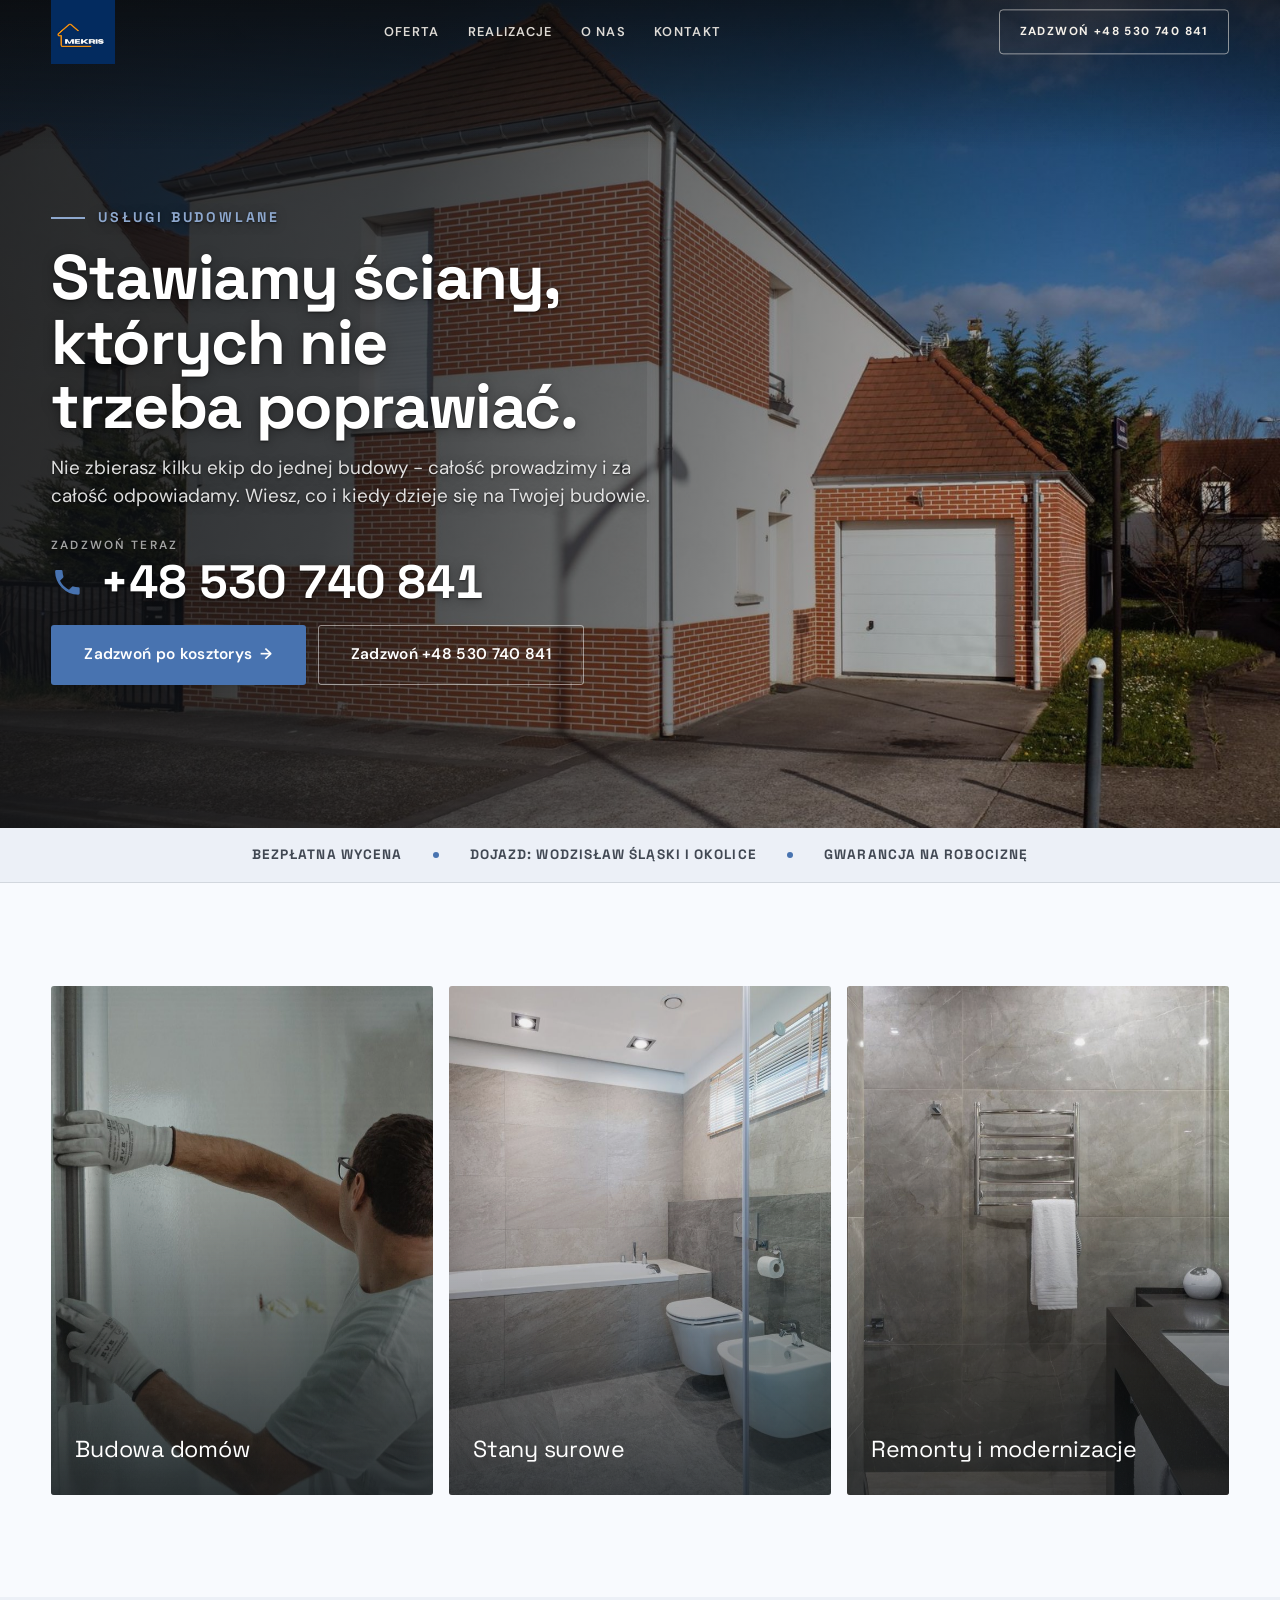
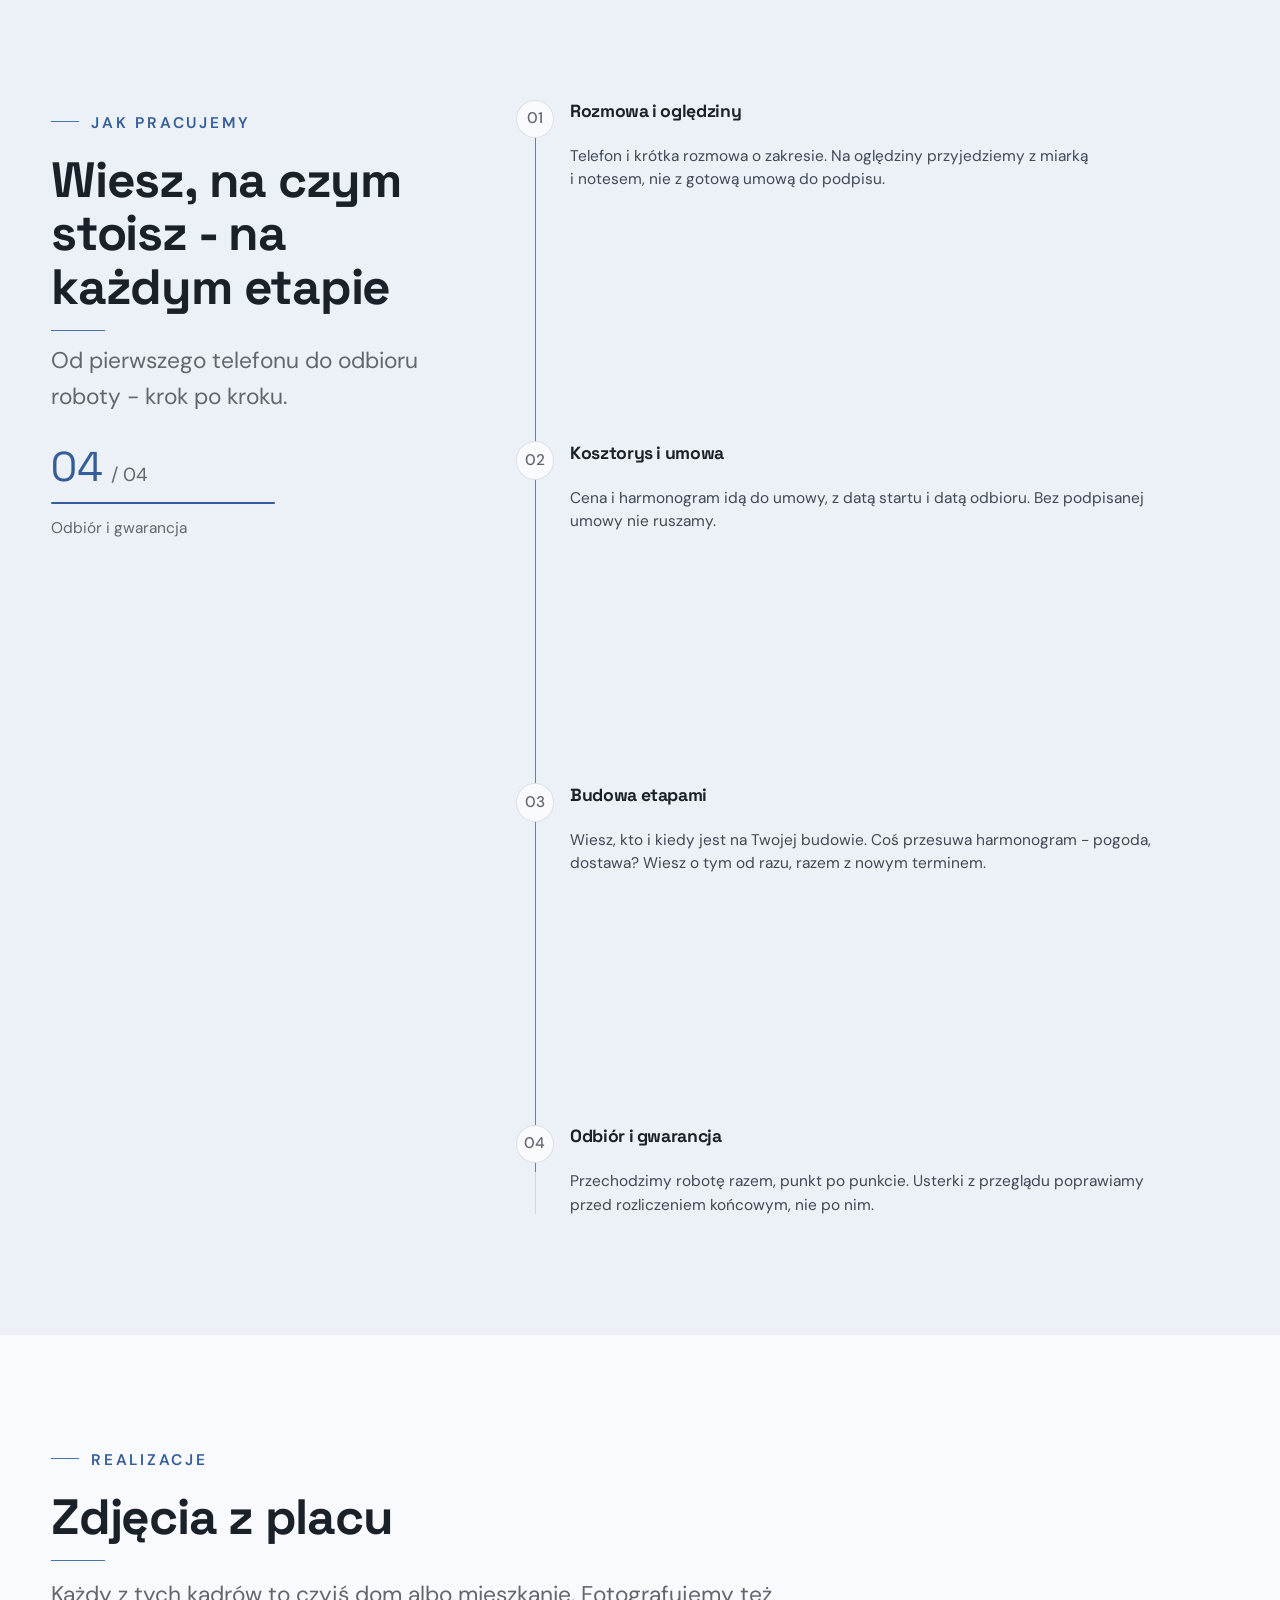
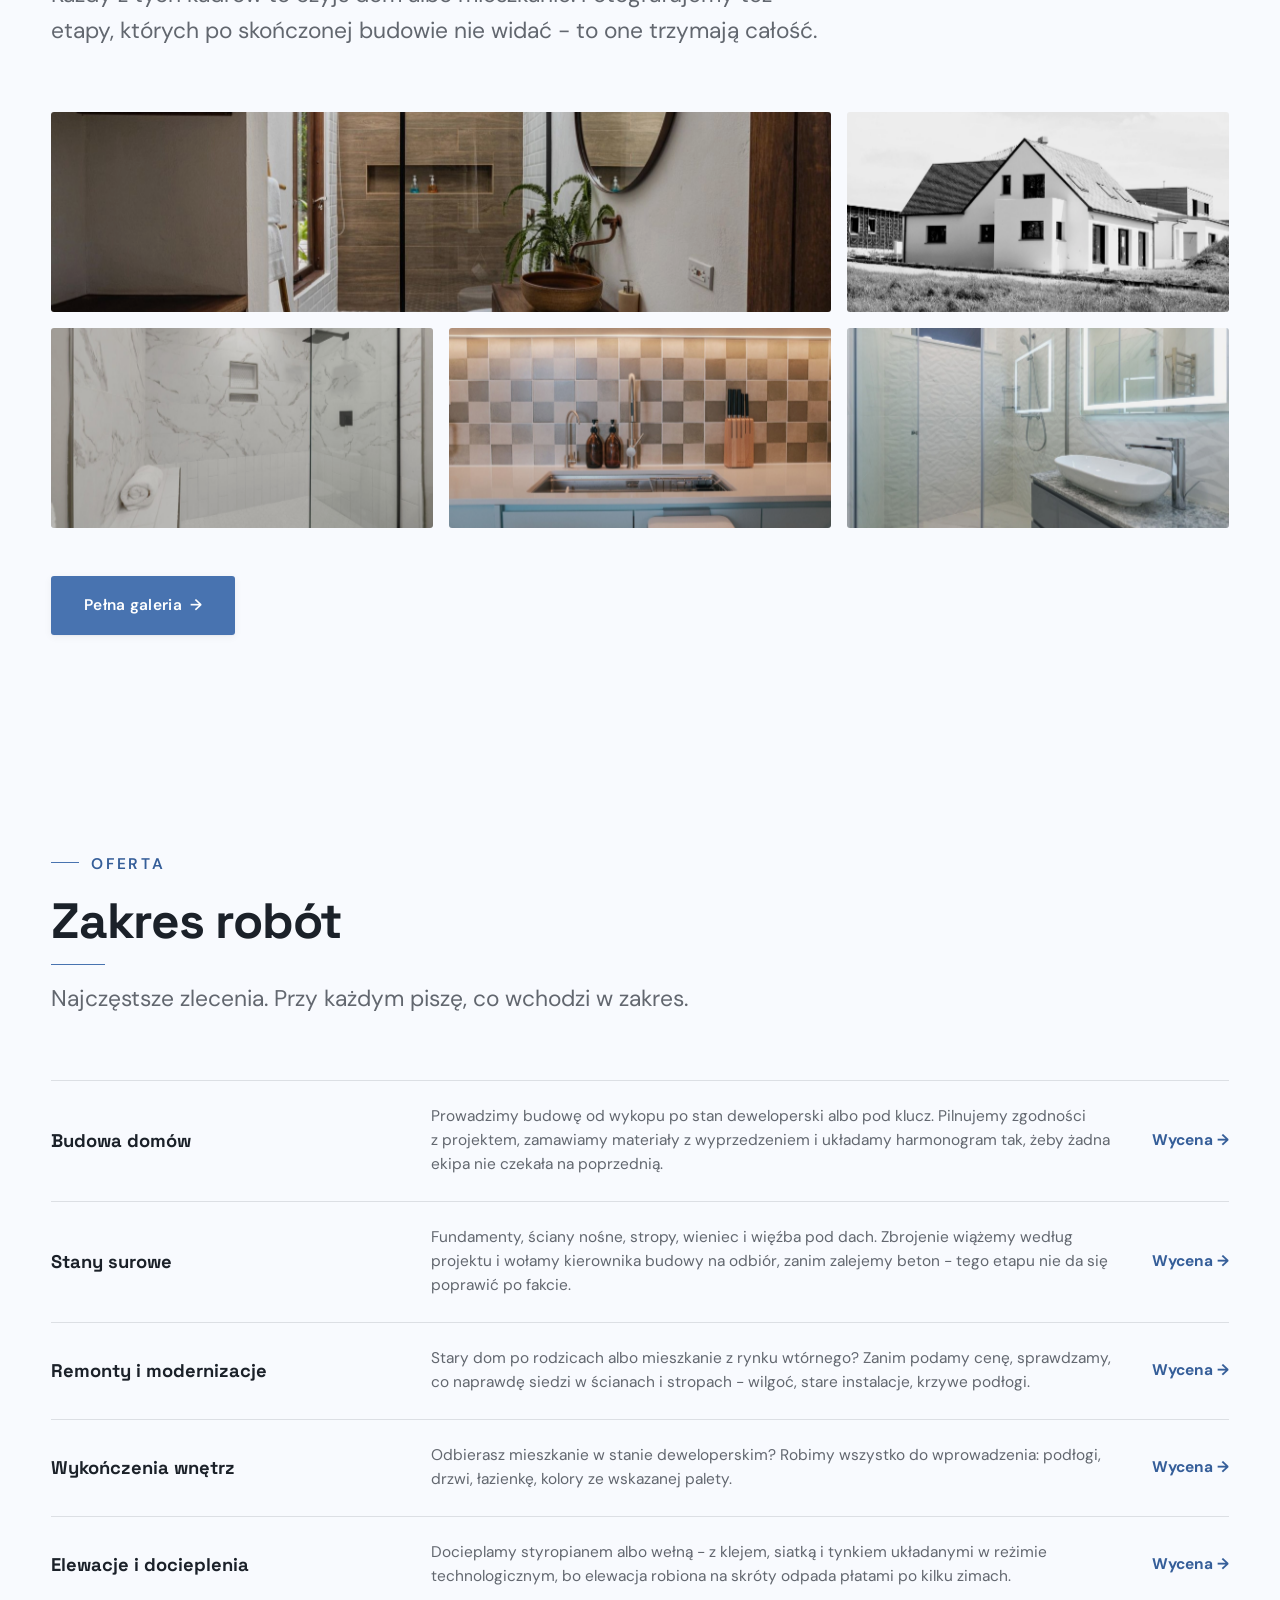
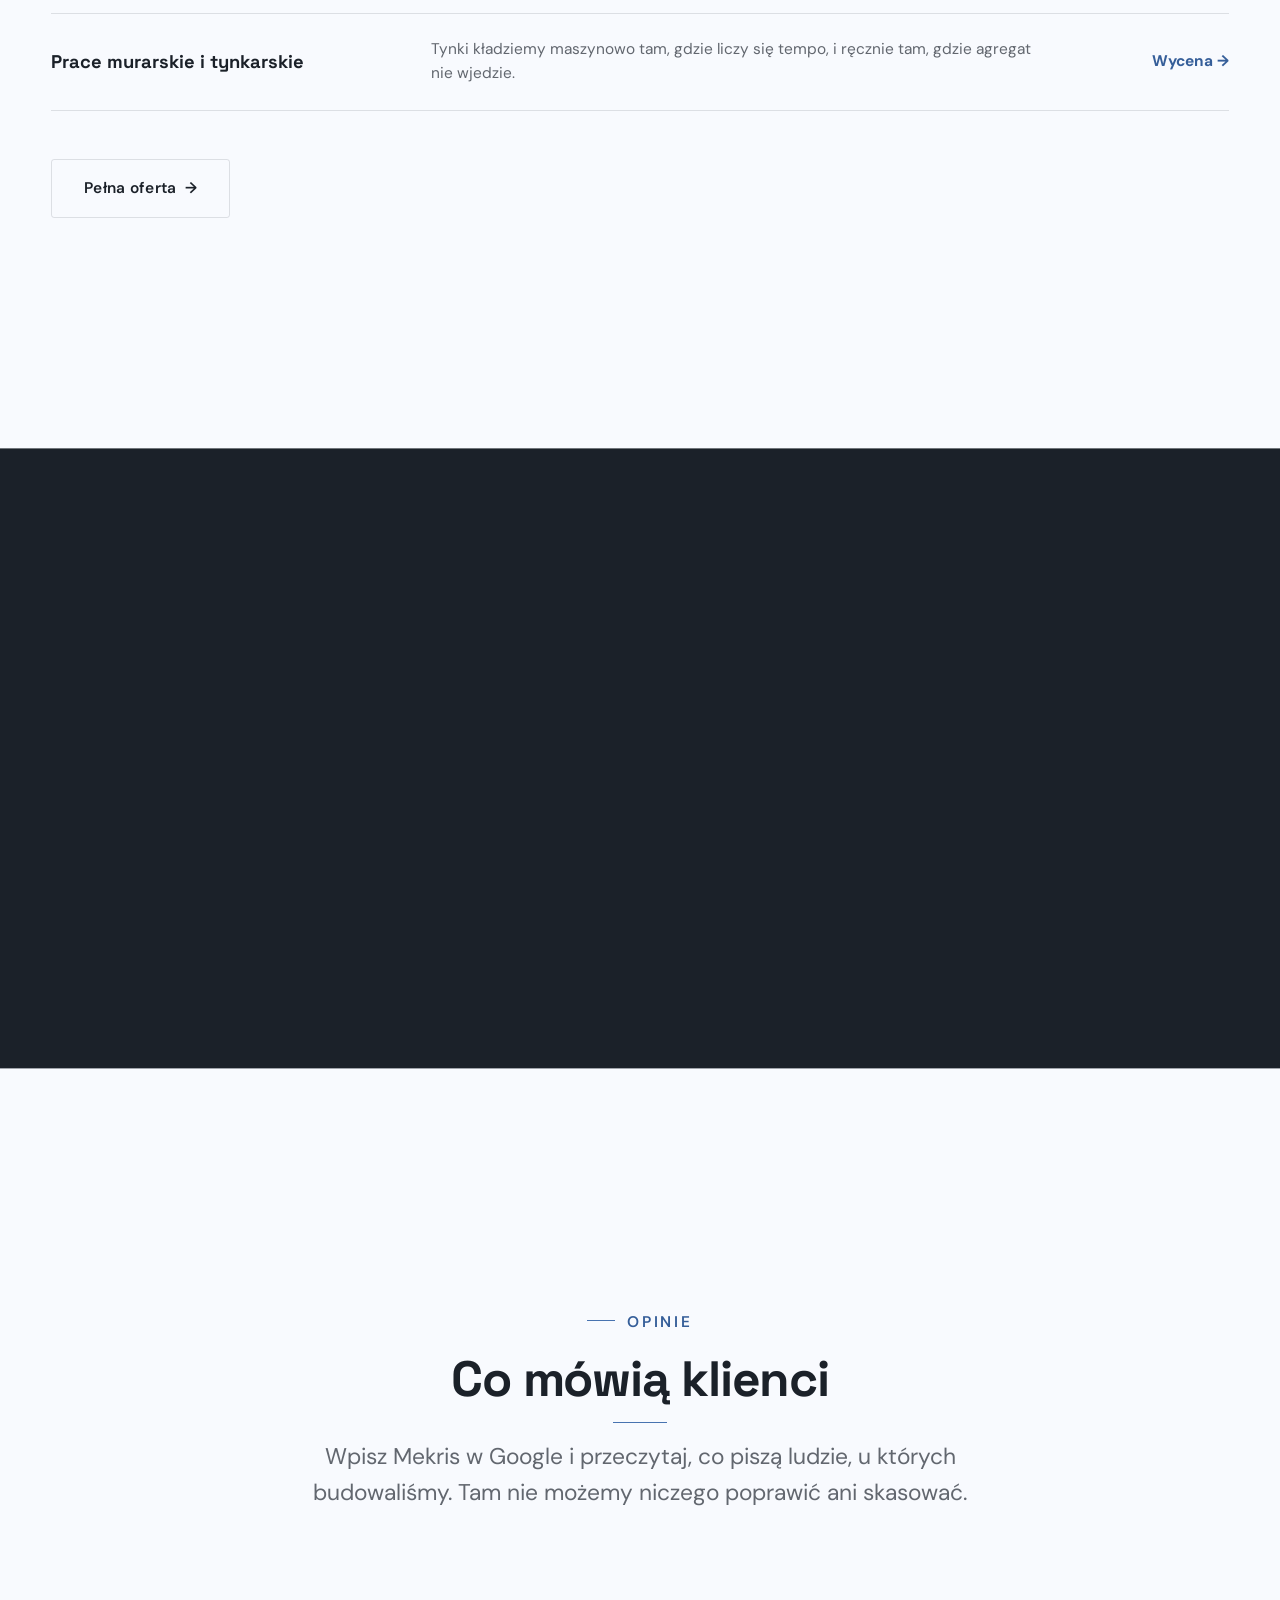
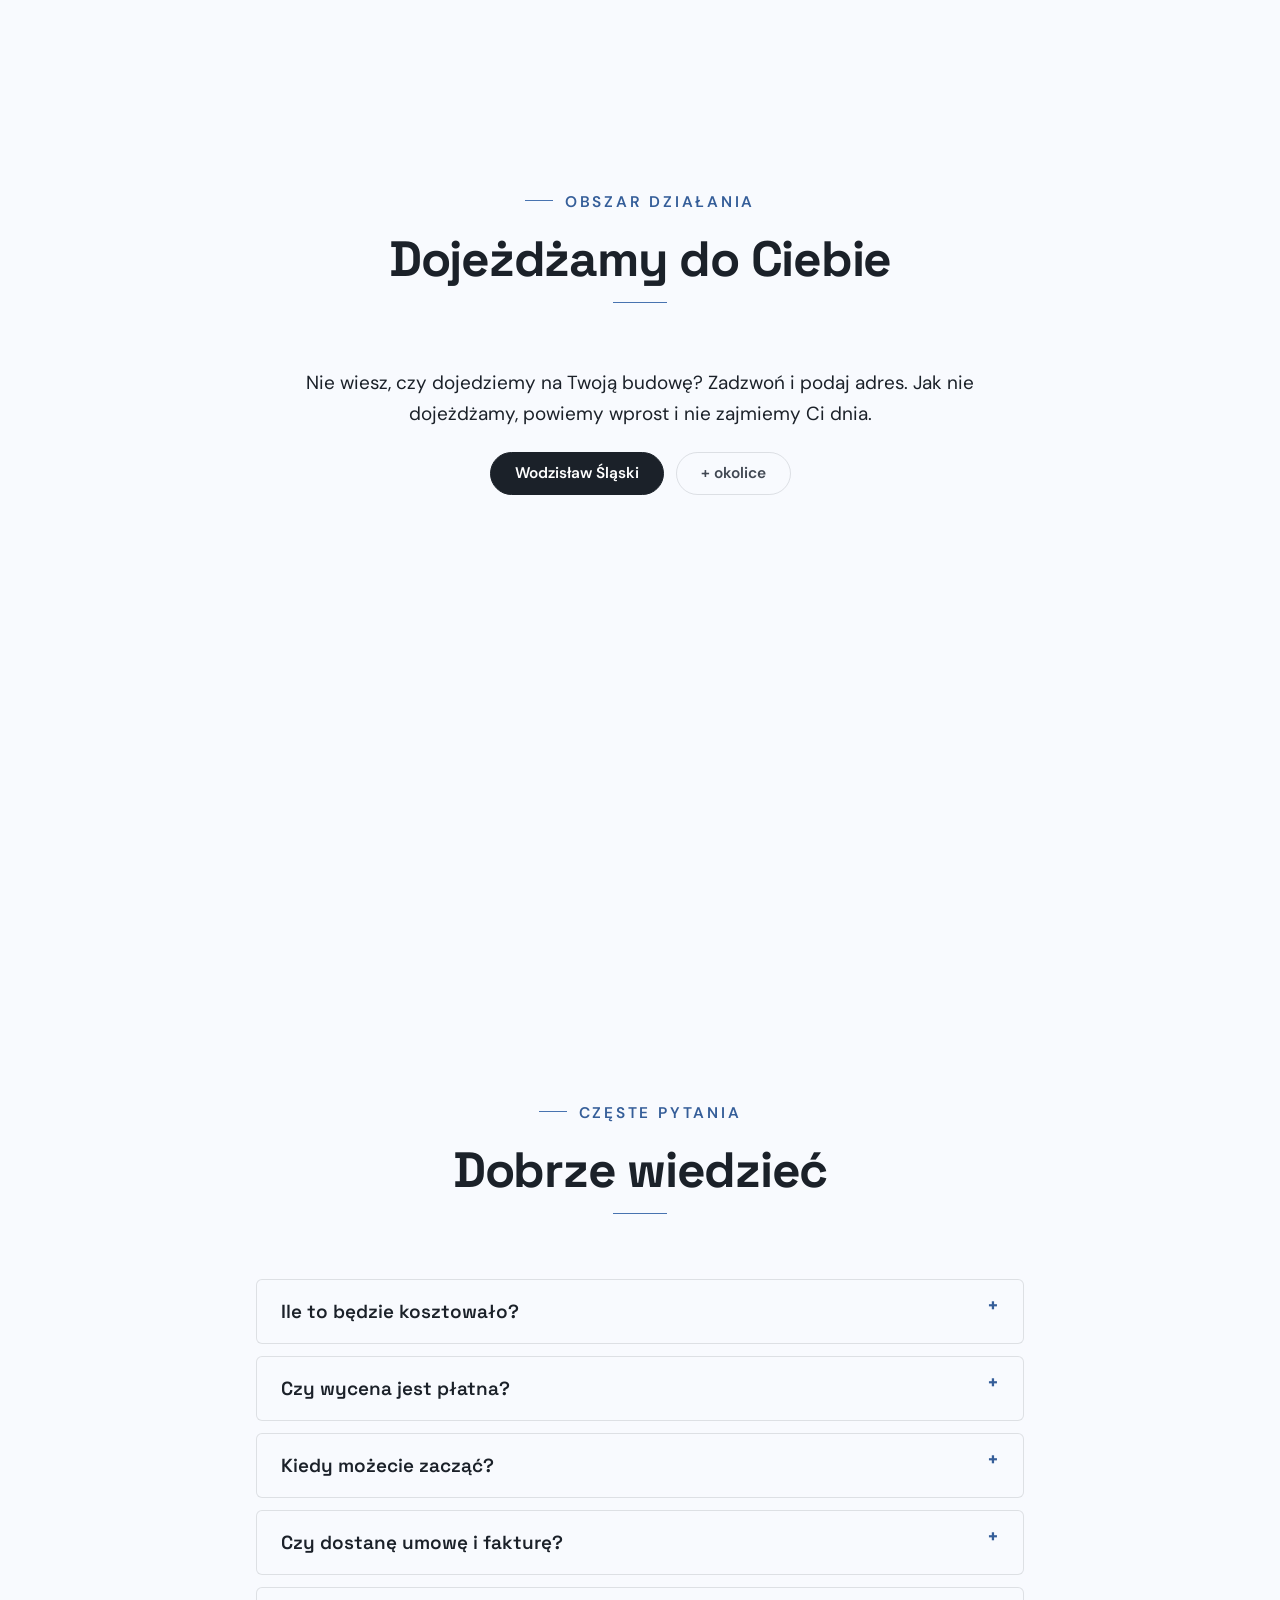
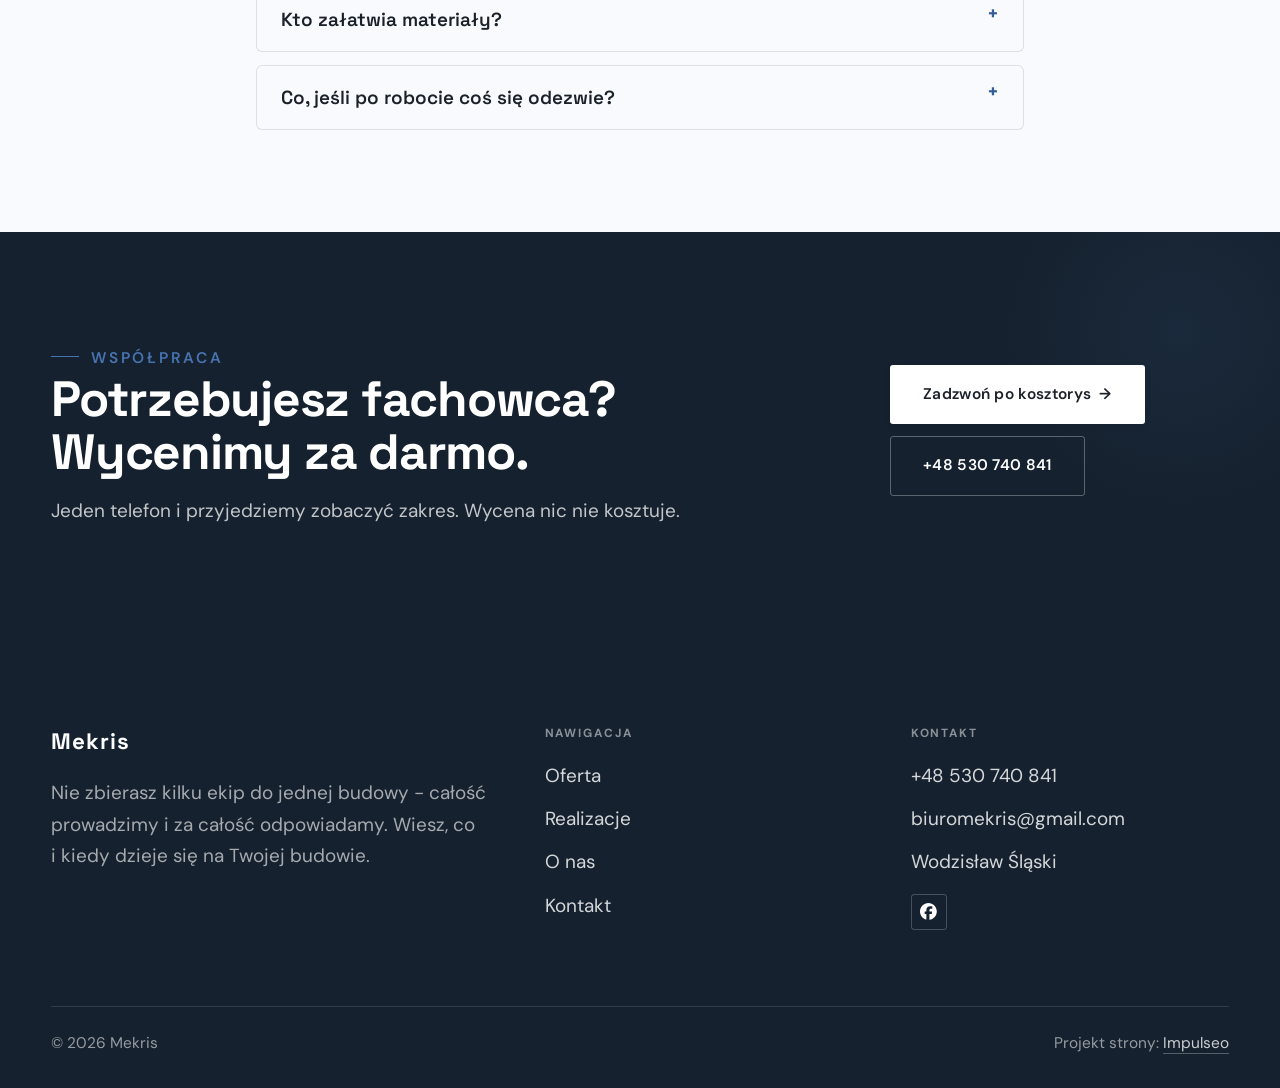
==== index.html @ c6cae1b4 "Strona demo: mekris" ====
<!DOCTYPE html>
<html lang="pl">
<head>
<meta charset="UTF-8">
<meta name="viewport" content="width=device-width, initial-scale=1.0">
<title>Mekris - budowa domów i remonty</title>
<meta name="description" content="Firma budowlana w Wodzisławiu Śląskim: budowa domów, stany surowe, remonty, wykończenia, elewacje. Kosztorys i termin na piśmie przed robotą. Zadzwoń: +48 530 740 841.">
<link rel="canonical" href="https://impulseo-pl.github.io/mekris/">
<meta name="robots" content="noindex, nofollow">
<meta property="og:type" content="website">
<meta property="og:locale" content="pl_PL">
<meta property="og:site_name" content="Mekris">
<meta property="og:title" content="Mekris - budowa domów i remonty">
<meta property="og:description" content="Firma budowlana w Wodzisławiu Śląskim: budowa domów, stany surowe, remonty, wykończenia, elewacje. Kosztorys i termin na piśmie przed robotą. Zadzwoń: +48 530 740 841.">
<meta property="og:url" content="https://impulseo-pl.github.io/mekris/">
<meta property="og:image" content="https://impulseo-pl.github.io/mekris/img/og.jpg">
<meta property="og:image:width" content="1200">
<meta property="og:image:height" content="630">
<meta name="twitter:card" content="summary_large_image">
<script type="application/ld+json">{"@context": "https://schema.org", "@type": "GeneralContractor", "name": "Mekris", "url": "https://impulseo-pl.github.io/mekris/", "telephone": "+48530740841", "image": "https://impulseo-pl.github.io/mekris/img/og.jpg", "areaServed": "Wodzisław Śląski", "sameAs": ["https://www.facebook.com/p/Mekris-Us%C5%82ugi-remontowo-budowlane-61572982446283/"]}</script>
<link rel="preconnect" href="https://fonts.googleapis.com">
<link rel="preconnect" href="https://fonts.gstatic.com" crossorigin>
<link href="https://fonts.googleapis.com/css2?family=Space+Grotesk:wght@500;600;700&family=DM+Sans:opsz,wght@9..40,400;9..40,500;9..40,600&display=swap" rel="stylesheet">
<link rel="stylesheet" href="assets/styles.css?v=fb69c578">
</head>
<body>

<header class="nav">
  <div class="wrap nav-inner">
    <a class="brand brand-has-logo" href="index.html"><img class="brand-logo" src="img/logo.jpg" alt="Mekris" width="500" height="500" decoding="async"></a>
    <nav class="nav-links">
      <a href="oferta.html">Oferta</a>
      <a href="realizacje.html">Realizacje</a>
      <a href="o-nas.html">O nas</a>
      <a href="kontakt.html">Kontakt</a>
      <a href="tel:+48530740841" class="btn btn-accent">Zadzwoń +48 530 740 841</a>
    </nav>
    <button class="nav-toggle" aria-label="Menu"><span></span><span></span><span></span></button>
  </div>
</header>

<main>
<section class="hero-fach">
  <img class="hf-photo" src="img/hero.jpg" fetchpriority="high" data-rotate="img/g1.jpg|img/g2.jpg" alt="Mekris" width="1880" height="1253">
  <div class="hf-panel">
    <div class="hf-inner">
      <span class="hf-kicker">Usługi budowlane</span>
      <h1 class="hf-title">Stawiamy ściany, których nie trzeba poprawiać. <em></em></h1>
      <p class="hf-lead">Nie zbierasz kilku ekip do jednej budowy - całość prowadzimy i za całość odpowiadamy. Wiesz, co i kiedy dzieje się na Twojej budowie.</p>
      <a class="hf-phone" href="tel:+48530740841"><span class="hf-phone-lab">Zadzwoń teraz</span><span class="hf-phone-num"><svg class="ico-tel" width="16" height="16" viewBox="0 0 24 24" fill="none" aria-hidden="true"><path d="M6.6 10.8a15.5 15.5 0 0 0 6.6 6.6l2.2-2.2a1 1 0 0 1 1-.24 11.4 11.4 0 0 0 3.6.58 1 1 0 0 1 1 1V20a1 1 0 0 1-1 1A17 17 0 0 1 3 4a1 1 0 0 1 1-1h3.5a1 1 0 0 1 1 1c0 1.25.2 2.46.58 3.6a1 1 0 0 1-.25 1l-2.23 2.2Z" fill="currentColor"/></svg> +48 530 740 841</span></a>
      <div class="hf-actions">
        <a href="kontakt.html" class="btn btn-accent">Zadzwoń po kosztorys <span class="arr">→</span></a>
        <a href="tel:+48530740841" class="btn btn-ghost hf-ghost">Zadzwoń +48 530 740 841</a>
      </div>
    </div>
  </div>
</section>
<section class="fach-promise">
  <div class="wrap">
    <ul class="fp-row reveal"><li>Bezpłatna wycena</li><li>Dojazd: Wodzisław Śląski i okolice</li><li>Gwarancja na robociznę</li></ul>
  </div>
</section>
<section class="gateways-band">
  <div class="wrap">
    <div class="gateways">
      <a href="oferta.html" class="gateway reveal"><img src="img/g3.jpg" alt="Budowa domów" loading="lazy" width="1600" height="1066" decoding="async"><span class="g-ttl">Budowa domów</span></a>
      <a href="oferta.html" class="gateway reveal"><img src="img/g4.jpg" alt="Stany surowe" loading="lazy" width="1600" height="1068" decoding="async"><span class="g-ttl">Stany surowe</span></a>
      <a href="oferta.html" class="gateway reveal"><img src="img/g5.jpg" alt="Remonty i modernizacje" loading="lazy" width="1600" height="1068" decoding="async"><span class="g-ttl">Remonty i modernizacje</span></a>
    </div>
  </div>
</section>
<section class="proces proces-os fachowcy">
  <div class="wrap proc-grid">
    <div class="proc-side">
      <div class="head reveal">
        <span class="eyebrow">Jak pracujemy</span>
        <h2>Wiesz, na czym stoisz - na każdym etapie</h2>
        <p>Od pierwszego telefonu do odbioru roboty - krok po kroku.</p>
      </div>
      <div class="proc-count" aria-hidden="true"><span class="pc-cur">01</span><span class="pc-all">/ 04</span></div>
      <div class="proc-bar" aria-hidden="true"><i></i></div>
      <p class="proc-now" aria-hidden="true">Rozmowa i oględziny</p>
    </div>
    <ol class="proces-line">
      <li class="reveal"><span class="pno">01</span><h3>Rozmowa i oględziny</h3><p>Telefon i krótka rozmowa o zakresie. Na oględziny przyjedziemy z miarką i notesem, nie z gotową umową do podpisu.</p></li>
      <li class="reveal"><span class="pno">02</span><h3>Kosztorys i umowa</h3><p>Cena i harmonogram idą do umowy, z datą startu i datą odbioru. Bez podpisanej umowy nie ruszamy.</p></li>
      <li class="reveal"><span class="pno">03</span><h3>Budowa etapami</h3><p>Wiesz, kto i kiedy jest na Twojej budowie. Coś przesuwa harmonogram - pogoda, dostawa? Wiesz o tym od razu, razem z nowym terminem.</p></li>
      <li class="reveal"><span class="pno">04</span><h3>Odbiór i gwarancja</h3><p>Przechodzimy robotę razem, punkt po punkcie. Usterki z przeglądu poprawiamy przed rozliczeniem końcowym, nie po nim.</p></li>
    </ol>
  </div>
</section>
<section>
  <div class="wrap">
    <div class="head reveal">
      <span class="eyebrow">Realizacje</span>
      <h2>Zdjęcia z placu</h2>
      <p>Każdy z tych kadrów to czyjś dom albo mieszkanie. Fotografujemy też etapy, których po skończonej budowie nie widać - to one trzymają całość.</p>
    </div>
    <div class="gallery">
      <div class="tile t-two3 reveal"><img src="img/g6.jpg" alt="Mekris" loading="lazy" width="1600" height="1066" decoding="async"></div>
      <div class="tile t-third reveal"><img src="img/g7.jpg" alt="Mekris" loading="lazy" width="1600" height="1066" decoding="async"></div>
      <div class="tile t-third reveal"><img src="img/g8.jpg" alt="Mekris" loading="lazy" width="1600" height="1067" decoding="async"></div>
      <div class="tile t-third reveal"><img src="img/g9.jpg" alt="Mekris" loading="lazy" width="1600" height="1066" decoding="async"></div>
      <div class="tile t-third reveal"><img src="img/g10.jpg" alt="Mekris" loading="lazy" width="1600" height="1000" decoding="async"></div>
    </div>
    <div style="margin-top:var(--space-7)" class="reveal"><a href="realizacje.html" class="btn btn-accent">Pełna galeria <span class="arr">→</span></a></div>
  </div>
</section>
<section class="fach-uslugi">
  <div class="wrap">
    <div class="head reveal">
      <span class="eyebrow">Oferta</span>
      <h2>Zakres robót</h2>
      <p>Najczęstsze zlecenia. Przy każdym piszę, co wchodzi w zakres.</p>
    </div>
    <ul class="fu-list">
      <li class="fu-row reveal"><div class="fu-name">Budowa domów</div><div class="fu-desc">Prowadzimy budowę od wykopu po stan deweloperski albo pod klucz. Pilnujemy zgodności z projektem, zamawiamy materiały z wyprzedzeniem i układamy harmonogram tak, żeby żadna ekipa nie czekała na poprzednią.</div><a class="fu-cta" href="kontakt.html">Wycena <span class="arr">→</span></a></li>
      <li class="fu-row reveal"><div class="fu-name">Stany surowe</div><div class="fu-desc">Fundamenty, ściany nośne, stropy, wieniec i więźba pod dach. Zbrojenie wiążemy według projektu i wołamy kierownika budowy na odbiór, zanim zalejemy beton - tego etapu nie da się poprawić po fakcie.</div><a class="fu-cta" href="kontakt.html">Wycena <span class="arr">→</span></a></li>
      <li class="fu-row reveal"><div class="fu-name">Remonty i modernizacje</div><div class="fu-desc">Stary dom po rodzicach albo mieszkanie z rynku wtórnego? Zanim podamy cenę, sprawdzamy, co naprawdę siedzi w ścianach i stropach - wilgoć, stare instalacje, krzywe podłogi.</div><a class="fu-cta" href="kontakt.html">Wycena <span class="arr">→</span></a></li>
      <li class="fu-row reveal"><div class="fu-name">Wykończenia wnętrz</div><div class="fu-desc">Odbierasz mieszkanie w stanie deweloperskim? Robimy wszystko do wprowadzenia: podłogi, drzwi, łazienkę, kolory ze wskazanej palety.</div><a class="fu-cta" href="kontakt.html">Wycena <span class="arr">→</span></a></li>
      <li class="fu-row reveal"><div class="fu-name">Elewacje i docieplenia</div><div class="fu-desc">Docieplamy styropianem albo wełną - z klejem, siatką i tynkiem układanymi w reżimie technologicznym, bo elewacja robiona na skróty odpada płatami po kilku zimach.</div><a class="fu-cta" href="kontakt.html">Wycena <span class="arr">→</span></a></li>
      <li class="fu-row reveal"><div class="fu-name">Prace murarskie i tynkarskie</div><div class="fu-desc">Tynki kładziemy maszynowo tam, gdzie liczy się tempo, i ręcznie tam, gdzie agregat nie wjedzie.</div><a class="fu-cta" href="kontakt.html">Wycena <span class="arr">→</span></a></li>
    </ul>
    <div style="margin-top:var(--space-7)" class="reveal"><a href="oferta.html" class="btn btn-ghost">Pełna oferta <span class="arr">→</span></a></div>
  </div>
</section>
<section class="stopklatka" aria-hidden="true">
  <div class="stk-bg" style="background-image:url(img/g13.jpg)"></div>
</section>
<section class="opinie op-fallback">
  <div class="wrap">
    <div class="head center reveal">
      <span class="eyebrow">Opinie</span>
      <h2>Co mówią klienci</h2>
      <p>Wpisz Mekris w Google i przeczytaj, co piszą ludzie, u których budowaliśmy. Tam nie możemy niczego poprawić ani skasować.</p>
    </div>
  </div>
</section>
<section class="obszar">
  <div class="wrap">
    <div class="head center reveal">
      <span class="eyebrow">Obszar działania</span>
      <h2>Dojeżdżamy do Ciebie</h2>
    </div>
    <p class="obszar-txt reveal" style="text-align:center;max-width:60ch;margin:0 auto 1.4rem">Nie wiesz, czy dojedziemy na Twoją budowę? Zadzwoń i podaj adres. Jak nie dojeżdżamy, powiemy wprost i nie zajmiemy Ci dnia.</p>
    <ul class="obszar-list reveal"><li class="is-home">Wodzisław Śląski</li><li>+ okolice</li></ul>
    <div class="obszar-mapa reveal" style="margin-top:var(--space-7)">
      <iframe title="Obszar działania - Wodzisław Śląski i okolice" src="https://maps.google.com/maps?q=50.0217027%2C18.4813019&amp;z=11&amp;output=embed" loading="lazy" referrerpolicy="no-referrer-when-downgrade" style="width:100%;height:clamp(280px,38vh,420px);border:0;display:block;border-radius:var(--r-md)"></iframe>
    </div>
  </div>
</section>
<section class="faq-klinika">
  <div class="wrap">
    <div class="head center reveal">
      <span class="eyebrow">Częste pytania</span>
      <h2>Dobrze wiedzieć</h2>
    </div>
    <div class="faq-list">
      <details class="faq-item reveal"><summary>Ile to będzie kosztowało?</summary><p>Kosztorys rozpisujemy na etapy i materiały, więc widzisz, co ile kosztuje, i możesz zdjąć coś z listy, zanim podpiszemy umowę.</p></details>
      <details class="faq-item reveal"><summary>Czy wycena jest płatna?</summary><p>Nie. Oględziny i kosztorys w Wodzisławiu Śląskim i najbliższej okolicy są bezpłatne i do niczego nie zobowiązują.</p></details>
      <details class="faq-item reveal"><summary>Kiedy możecie zacząć?</summary><p>Mniejsze roboty wchodzą między etapami większych budów - czasem szybciej, niż się spodziewasz. Start budowy domu ustawiamy pod sezon i pogodę.</p></details>
      <details class="faq-item reveal"><summary>Czy dostanę umowę i fakturę?</summary><p>Tak, jedno i drugie. Umowa opisuje zakres, cenę, terminy i gwarancję, a fakturę dostajesz za każdy rozliczony etap.</p></details>
      <details class="faq-item reveal"><summary>Kto załatwia materiały?</summary><p>Jak wolisz. Możemy wziąć materiały na siebie, z fakturami do wglądu, albo pracować na tym, co kupisz - wtedy dostajesz od nas dokładną listę z ilościami.</p></details>
      <details class="faq-item reveal"><summary>Co, jeśli po robocie coś się odezwie?</summary><p>Pęknięcie na ścianie czy rysa przy oknie po roku to sprawa do naprawy, nie do dyskusji. Nasza robota - nasza poprawka, bez kombinowania.</p></details>
    </div>
  </div>
</section>
<section class="cta">
  <div class="wrap">
    <div class="reveal">
      <span class="eyebrow">Współpraca</span>
      <h2>Potrzebujesz fachowca? Wycenimy za darmo.</h2>
      <p>Jeden telefon i przyjedziemy zobaczyć zakres. Wycena nic nie kosztuje.</p>
    </div>
    <div class="cta-actions reveal">
      <a href="kontakt.html" class="btn btn-light">Zadzwoń po kosztorys <span class="arr">→</span></a>
      <a href="tel:+48530740841" class="btn btn-ghost btn-ghost-cta">+48 530 740 841</a>
    </div>
  </div>
</section>
</main>

<footer>
  <div class="wrap">
    <div class="foot-grid">
      <div class="foot-brand">
        <div class="name">Mekris</div>
        <p>Nie zbierasz kilku ekip do jednej budowy - całość prowadzimy i za całość odpowiadamy. Wiesz, co i kiedy dzieje się na Twojej budowie.</p>
      </div>
      <div class="foot-col">
        <h4>Nawigacja</h4>
        <a href="oferta.html">Oferta</a>
        <a href="realizacje.html">Realizacje</a>
        <a href="o-nas.html">O nas</a>
        <a href="kontakt.html">Kontakt</a>
      </div>
      <div class="foot-col">
        <h4>Kontakt</h4>
        <a href="tel:+48530740841">+48 530 740 841</a>
        <a href="mailto:biuromekris@gmail.com">biuromekris@gmail.com</a>
        <p>Wodzisław Śląski</p>
      <div class="foot-soc">
        <a class="soc" href="https://www.facebook.com/p/Mekris-Us%C5%82ugi-remontowo-budowlane-61572982446283/" target="_blank" rel="noopener" aria-label="Facebook - Mekris"><svg viewBox="0 0 24 24" aria-hidden="true" focusable="false"><path d="M9.101 23.691v-7.98H6.627v-3.667h2.474v-1.58c0-4.085 1.848-5.978 5.858-5.978.401 0 .955.042 1.468.103a8.68 8.68 0 0 1 1.141.195v3.325a8.623 8.623 0 0 0-.653-.036 26.805 26.805 0 0 0-.733-.009c-.707 0-1.259.096-1.675.309a1.686 1.686 0 0 0-.679.622c-.258.42-.374.995-.374 1.752v1.297h3.919l-.386 2.103-.287 1.564h-3.246v8.245C19.396 23.238 24 18.179 24 12.044c0-6.627-5.373-12-12-12s-12 5.373-12 12c0 5.628 3.874 10.35 9.101 11.647Z" fill="currentColor"/></svg></a>
      </div>
      </div>
    </div>
    <div class="foot-bot">
      <span>© 2026 Mekris</span>
      <span>Projekt strony: <a class="foot-credit" href="https://impulseo.pl" target="_blank" rel="noopener">Impulseo</a></span>
    </div>
  </div>
</footer>
<div class="sticky-call"><a class="sc-call" href="tel:+48530740841"><svg class="ico-tel" width="16" height="16" viewBox="0 0 24 24" fill="none" aria-hidden="true"><path d="M6.6 10.8a15.5 15.5 0 0 0 6.6 6.6l2.2-2.2a1 1 0 0 1 1-.24 11.4 11.4 0 0 0 3.6.58 1 1 0 0 1 1 1V20a1 1 0 0 1-1 1A17 17 0 0 1 3 4a1 1 0 0 1 1-1h3.5a1 1 0 0 1 1 1c0 1.25.2 2.46.58 3.6a1 1 0 0 1-.25 1l-2.23 2.2Z" fill="currentColor"/></svg> Zadzwoń</a><a class="sc-quote" href="kontakt.html">Zadzwoń po kosztorys</a></div>
<div class="demo-wazne" data-do="2026-10-20" data-cykl="3" hidden><svg class="dw-ico" width="13" height="13" viewBox="0 0 24 24" fill="none" aria-hidden="true"><circle cx="12" cy="12" r="8.6" stroke="currentColor" stroke-width="1.8"/><path d="M12 7.2V12l3.3 2" stroke="currentColor" stroke-width="1.8" stroke-linecap="round"/></svg><span class="dw-txt"></span></div>

<script src="assets/main.js"></script>
</body>
</html>
---- assets/styles.css ----
/* ============================================================
   STOLBASZ — premium, architektoniczny B2B fit-out
   Jasna paleta, zero brązu. System wg premium-web-craft.
   Projekt strony: Impulseo (impulseo.pl)
   ============================================================ */

:root{
  /* PALETA — jasna, architektoniczna, chłodna */
  --paper:#F4F6F8;          /* główne tło */
  --paper-2:#E7EBEF;        /* sekcje alternatywne (chłodny jasny szary) */
  --paper-3:#E7EBEF;        /* delikatne wypełnienia */
  --ink:#15212E;            /* tekst główny — chłodny grafit */
  --ink-soft:#243443;       /* nagłówki drugorzędne */
  --muted:#6B7785;          /* tekst poboczny */
  --line:rgba(21,33,46,.12);/* hairline */
  --accent:#E8A317;         /* stonowany petrol-slate — jedyny akcent */
  --accent-d:#C9870C;
  --accent-soft:rgba(232,163,23,.10);
  --dark:#15212E;           /* sekcje ciemne (stopka/CTA) */

  /* HOVER ZDJĘĆ — JEDEN standard dla całego silnika (decyzja K. 04.08.2026, artefakt z wariantami).
     AKTUALNE (K.+Szymon 09.08.2026, wybór z artefaktu 6 wariantów): zoom 1.05 przy 1.4s -
     przy tak długim czasie mocniejszy kadr NIE skacze, tylko „oddycha". Poprzedni standard
     (1.02 / .55s z 04.08) odbierany jako dynamiczny i szybki.
     Spoczynek lekko przygaszony, ale TYLKO tam, gdzie jest mysz (@media hover:hover) —
     na telefonie zdjęcia zostają w pełnej jasności. */
  --img-zoom:1.05;                   /* K.+Szymon 09.08: wariant F z artefaktu porównawczego */
  --img-rest:brightness(.95) saturate(.99);
  --img-hot:brightness(1.06) saturate(1.05);
  --img-dur:1.4s;                    /* K.+Szymon 09.08 (wariant F): powoli = elegancko */
  --img-ease:cubic-bezier(.16,.84,.44,1);  /* miękki ogon, efekt „oddychania" */

  /* ODSTĘPY — skala 4/8 */
  --space-1:4px; --space-2:8px; --space-3:12px; --space-4:16px; --space-5:24px;
  --space-6:32px; --space-7:48px; --space-8:64px; --space-9:96px; --space-10:128px;

  /* TYPOGRAFIA — fluid clamp() (skala podbita 16.07.2026: większe, czytelniejsze litery — uwaga Adama) */
  --text-sm:clamp(.9rem,.87rem + .12vw,1rem);
  --text-base:clamp(1.08rem,1.04rem + .18vw,1.2rem);
  --text-lg:clamp(1.24rem,1.15rem + .34vw,1.44rem);
  --text-h3:clamp(1.34rem,1.22rem + .55vw,1.66rem);
  --text-h2:clamp(2.1rem,1.66rem + 2.1vw,3.1rem);
  --text-h1:clamp(2.9rem,2.1rem + 4vw,5.1rem);

  /* PROMIENIE — architektoniczne, raczej ostre */
  --r-sm:3px; --r-md:6px; --r-lg:10px;

  /* RUCH */
  --ease:cubic-bezier(.25,.46,.45,.94); --dur:.24s;

  /* CIENIE — miękkie, warstwowe */
  --sh-sm:0 1px 2px rgba(16,24,32,.04), 0 2px 8px rgba(16,24,32,.05);
  --sh-md:0 2px 6px rgba(16,24,32,.05), 0 12px 28px -8px rgba(16,24,32,.12);
  --sh-lg:0 6px 14px rgba(16,24,32,.07), 0 26px 56px -18px rgba(16,24,32,.22);

  --hairline:1px solid var(--line);

  --font-display:'Space Grotesk','Inter',sans-serif;
  --font-body:'DM Sans','Inter',sans-serif;
}

*{box-sizing:border-box;margin:0;padding:0}
html{scroll-behavior:smooth}
body{
  font-family:var(--font-body);
  font-size:var(--text-base);
  line-height:1.65;
  color:var(--ink);
  background:var(--paper);
  -webkit-font-smoothing:antialiased;
  text-rendering:optimizeLegibility;
}
img{max-width:100%;height:auto;display:block}  /* height:auto = width/height z atrybutów trzyma proporcje (TOP#12) */
a{color:inherit;text-decoration:none}

.wrap{width:min(92%,1180px);margin-inline:auto}
section{padding-block:clamp(52px,6.5vw,96px)}

h1,h2,h3{font-family:var(--font-display);font-weight:700;line-height:1.08;letter-spacing:-.02em;color:var(--ink)}
h1{font-size:var(--text-h1);letter-spacing:-.035em}
h2{font-size:var(--text-h2);letter-spacing:-.025em}
h3{font-size:var(--text-h3)}
/* MIARA — długość wiersza. WCAG 2.2 SC 1.4.8: max 80 znaków; Butterick: 45–90.
   68ch daje realnie 72–78 znaków polskiego tekstu, czyli z zapasem pod granicą.
   Wcześniej limit miał TYLKO <p> — <li>, <blockquote> i <dd> nie miały żadnego,
   i to jedyny powód, dla którego 23 bloki na dwóch oddanych stronach jadą po
   83–106 znaków w wierszu (pomiar 07.08.2026, bramka `miara`).
   ⚠️ Listy i definicje ograniczamy TYLKO bez klasy: `ul`/`ol` z klasą to u nas
   układ (siatki kafli, menu), a nie tekst ciągły — tam miarę wyznacza układ. */
/* 60ch, nie 68ch (K. 10.08): po zmianie fontów na węższe kroje (DM Sans i spółka)
   w 68ch mieściło się ~90 znaków - bramka pikselowa słusznie zgłaszała przekroczenie
   granicy 80. Pomiar na żywej przeglądarce: 60ch = 90 znaków, 53ch = ~78 znaków, czyli normę WCAG 1.4.8. */
:root{ --miara:53ch }
p{max-width:min(100%,var(--miara))}
blockquote,
ul:not([class])>li, ol:not([class])>li,
dl:not([class])>dd{max-width:min(100%,var(--miara))}

/* ⚠️ Świadomie BEZ wyjątku `.tile p,.card p,.svc p{max-width:none}`, choć nasuwa się sam:
   te akapity BYŁY już ograniczone (stare `p{max-width:65ch}`), więc „wyjątek" nie odblokowałby
   niczego nowego — tylko ROZLUŹNIŁ stan sprzed zmiany na wszystkich demach naraz.
   `figcaption` żadna z reguł wyżej nie dotyczy, więc też nie potrzebuje zwolnienia. */

/* ŁAMANIE. `balance` wyrównuje długości wierszy w nagłówku, `pretty` pilnuje ostatniego
   wiersza akapitu, żeby nie został w nim jeden wyraz. Obsługiwane od Chrome 117 /
   Safari 17.5; starsze przeglądarki po prostu ignorują tę własność.
   `text-wrap:pretty` nie występowało dotąd ANI RAZ w silniku ani w repo klientów. */
h1,h2,h3,.lead,.lede{text-wrap:balance}
p,li,blockquote,dd{text-wrap:pretty}

.eyebrow{
  font-family:var(--font-body);
  font-size:var(--text-sm);
  font-weight:600;
  letter-spacing:.18em;
  text-transform:uppercase;
  color:var(--accent);
  display:inline-flex;align-items:center;gap:var(--space-3);
}
/* flex:none + margin-top = kreska trzyma się PIERWSZEJ linii. Wcześniej align-items:center
   centrowało ją względem całego bloku i przy zawinięciu (długi kicker typu
   „…WNĘTRZ · LESZNO · OD 2019") druga linia lądowała z brzydkim wcięciem. */
.eyebrow{align-items:flex-start}
.eyebrow>*,.eyebrow{text-wrap:balance}   /* dlugi kicker lamal sie na sierote typu samo „2019" w drugiej linii */
.eyebrow::before{content:"";width:28px;height:1px;background:var(--accent);display:inline-block;flex:none;margin-top:.62em}

.muted{color:var(--muted)}
.lead{font-size:var(--text-lg);line-height:1.55;color:var(--ink-soft);max-width:50ch}

/* ---------- BUTTONS ---------- */
.btn{
  display:inline-flex;align-items:center;gap:var(--space-2);
  font-weight:600;font-size:var(--text-sm);letter-spacing:.02em;
  padding:var(--space-4) var(--space-6);
  border-radius:var(--r-sm);
  transition:transform var(--dur) var(--ease),box-shadow var(--dur) var(--ease),background var(--dur) var(--ease);
  cursor:pointer;border:1px solid transparent;
}
.btn-accent{background:var(--accent);color:#fff;box-shadow:var(--sh-sm)}
.btn-accent:hover{background:var(--accent-d);transform:translateY(-2px);box-shadow:var(--sh-md)}
.btn-accent:active{transform:translateY(0);box-shadow:var(--sh-sm)}
.btn-ghost{background:transparent;color:var(--ink);border-color:var(--line)}
.btn-ghost:hover{border-color:var(--accent);color:var(--accent);transform:translateY(-2px)}
.btn-light{background:#fff;color:var(--ink);box-shadow:var(--sh-sm)}
.btn-light:hover{transform:translateY(-2px);box-shadow:var(--sh-md)}
.btn .arr{transition:transform var(--dur) var(--ease)}
.btn:hover .arr{transform:translateX(4px)}

/* ---------- NAV ---------- */
.nav{
  position:sticky;top:0;z-index:50;
  background:color-mix(in srgb,var(--paper) 88%,transparent);
  backdrop-filter:saturate(140%) blur(10px);
  border-bottom:var(--hairline);
}
.nav-inner{display:flex;align-items:center;justify-content:space-between;gap:var(--space-5);height:72px}
/* ANTY-NACHODZENIE (K. 05.08.2026): długa nazwa firmy + przycisk z pełnym numerem nie mieściły się w pasku
   i flex ściskał linki PONIŻEJ ich treści - "Kontakt" wchodził na ramkę "Zadzwoń +48 ...". Teraz ustępuje
   nazwa marki (skrót wielokropkiem), a menu i przycisk nigdy się nie kurczą ani nie zachodzą na siebie. */
.brand{display:flex;flex-direction:column;line-height:1;min-width:0;flex:0 1 auto}
.brand .name{font-family:var(--font-display);font-weight:800;font-size:1.35rem;letter-spacing:.04em;white-space:nowrap;overflow:hidden;text-overflow:ellipsis}
.brand .sub{font-size:.62rem;letter-spacing:.34em;text-transform:uppercase;color:var(--muted);margin-top:5px;white-space:nowrap;overflow:hidden;text-overflow:ellipsis}
.nav-links{display:flex;align-items:center;gap:var(--space-6);flex:0 0 auto}
.nav-links a{font-size:var(--text-sm);font-weight:500;color:var(--ink-soft);position:relative;padding-block:4px;white-space:nowrap;transition:color var(--dur) var(--ease)}
.nav-links a::after{content:"";position:absolute;left:0;bottom:0;width:0;height:1.5px;background:var(--accent);transition:width var(--dur) var(--ease)}
.nav-links a:hover,.nav-links a.active{color:var(--ink)}
.nav-links a:hover::after,.nav-links a.active::after{width:100%}
.nav-links .btn{padding:var(--space-2) var(--space-5)}
/* przyciski w nav: właściwy kolor (przebij .nav-links a) + bez podkreślenia */
.nav-links a.btn-accent{color:#fff}
.nav-links a.btn-ghost,.nav-links a.btn-light{color:var(--ink)}
/* CTA w pasku: NIE podkreślenie spod linków menu, ale ten sam przelatujący błysk,
   co na wszystkich innych przyciskach (zgłoszenie K. 13.08.2026 - „na hero jest efekt
   światła przechodzącego przez przycisk, na navbarze go nie ma, a mają być identyczne").
   Reguła `.nav-links a::after` jest silniejsza od `.btn::after`, więc trzeba jej
   geometrię wyzerować i wpisać połysk z nazwy - samo `display:none` gasiło efekt. */
.nav-links a.btn::after{
  display:block;content:"";position:absolute;inset:0;z-index:-1;pointer-events:none;
  width:auto;height:auto;border-radius:inherit;   /* kasuje geometrię podkreślenia (width:0;height:1.5px) */
  background:linear-gradient(100deg,transparent 32%,rgba(255,255,255,.20) 50%,transparent 68%);
  translate:-120% 0}
@media (prefers-reduced-motion:no-preference){
  .nav-links a.btn:hover::after{translate:120% 0;transition:translate .75s var(--mt-ease,cubic-bezier(.16,.84,.44,1))}
}
.nav-toggle{display:none;background:none;border:none;cursor:pointer;flex-direction:column;gap:5px;padding:8px}
.nav-toggle span{width:24px;height:2px;background:var(--ink);transition:var(--dur)}
/* Ciasny zakres MIĘDZY menu mobilnym a pełnym pulpitem: zbijamy odstępy i nazwę marki,
   żeby wszystko zmieściło się naturalnie, zanim w ogóle dojdzie do skracania wielokropkiem. */
@media(max-width:1280px) and (min-width:921px){
  .nav-links{gap:var(--space-4)}
  .nav-links .btn{padding:var(--space-2) var(--space-4)}
  .brand .name{font-size:1.15rem}
}

/* ---------- HERO (split) ---------- */
.hero{position:relative;overflow:hidden;border-bottom:var(--hairline)}
.hero-grid{display:grid;grid-template-columns:1.05fr .95fr;gap:clamp(24px,4vw,60px);align-items:center;
  padding-block:clamp(36px,4.5vw,64px)}
.hero-copy .eyebrow{margin-bottom:var(--space-5)}
.hero-copy h1{margin-bottom:var(--space-5)}
.hero-copy .lead{margin-bottom:var(--space-7)}
.hero-actions{display:flex;flex-wrap:wrap;gap:var(--space-4)}
.hero-art{position:relative;aspect-ratio:4/3;border-radius:var(--r-lg);overflow:hidden;box-shadow:var(--sh-lg)}
.hero-art img{width:100%;height:100%;object-fit:cover}
.hero-art::after{content:"";position:absolute;inset:0;background:linear-gradient(180deg,transparent 55%,rgba(18,24,28,.28))}
.hero-badge{position:absolute;left:var(--space-5);bottom:var(--space-5);z-index:2;
  background:rgba(252,252,251,.94);backdrop-filter:blur(4px);
  border-radius:var(--r-md);padding:var(--space-4) var(--space-5);box-shadow:var(--sh-md);max-width:78%}
.hero-badge strong{display:block;font-family:var(--font-display);font-size:1rem;letter-spacing:-.01em}
.hero-badge span{font-size:var(--text-sm);color:var(--muted)}

/* ---------- HERO duży / kinowy (strona główna) ---------- */
.hero-cine{position:relative;min-height:clamp(560px,82vh,840px);min-height:clamp(560px,82svh,840px);display:flex;align-items:center;overflow:hidden;border-bottom:var(--hairline)}
.hero-cine>img{position:absolute;inset:0;width:100%;height:100%;object-fit:cover;z-index:0}
.hero-cine::after{content:"";position:absolute;inset:0;z-index:1;
  background:linear-gradient(95deg,rgba(13,18,23,.86) 0%,rgba(13,18,23,.64) 32%,rgba(13,18,23,.24) 62%,rgba(13,18,23,.04) 100%)}
.hero-cine .wrap{position:relative;z-index:2;padding-block:var(--space-8)}
.hero-cine .hero-copy{max-width:660px}
.hero-cine .eyebrow{color:#fff;margin-bottom:var(--space-5)}
.hero-cine .eyebrow::before{background:#fff}
.hero-cine h1{color:#fff;margin-bottom:var(--space-5);font-size:clamp(2.9rem,2rem + 4.4vw,5.2rem);text-wrap:balance}
.hero-cine .lead{color:rgba(255,255,255,.92);max-width:48ch;margin-bottom:var(--space-7)}
.hero-cine .hero-actions{display:flex;flex-wrap:wrap;gap:var(--space-4)}
/* NISKIE OKNO (laptop z dokiem i paskami przeglądarki ma ~700-780 px wysokości widoku):
   H1 do 5.2rem + długi lead nie mieściły się i przyciski wypadały POD krawędź ekranu -
   klient widział stronę bez ani jednego CTA. Skalujemy w dół, zamiast przycinać treść. */
@media(min-width:821px) and (max-height:820px){
  .hero-cine{min-height:clamp(520px,94svh,780px)}
  .hero-cine .wrap{padding-block:var(--space-6)}
  .hero-cine h1{font-size:clamp(2.2rem,1.5rem + 2.6vw,3.6rem);margin-bottom:var(--space-4)}
  .hero-cine .eyebrow{margin-bottom:var(--space-4)}
  .hero-cine .lead{margin-bottom:var(--space-5);max-width:44ch}
}
@media(max-width:680px){
  .hero-cine{min-height:clamp(520px,76vh,640px);min-height:clamp(520px,76svh,640px);align-items:flex-end}
  .hero-cine::after{background:linear-gradient(0deg,rgba(13,18,23,.9) 6%,rgba(13,18,23,.45) 55%,rgba(13,18,23,.25) 100%)}
  .hero-cine .wrap{padding-bottom:var(--space-9)}
  /* TELEFON (~90% oglądających): lead potrafił zająć 8 linii i zepchnąć CTA poza pierwszy ekran.
     Zwężamy interlinię i skalę - treści nie ucinamy, bo to ona sprzedaje. */
  .hero-cine .lead{font-size:.98rem;line-height:1.5;margin-bottom:var(--space-5)}
  .hero-cine .eyebrow{font-size:.72rem;letter-spacing:.13em;margin-bottom:var(--space-4)}
  .hero-cine .eyebrow::before{width:20px}
  .hero-cine h1{margin-bottom:var(--space-4)}
}

/* full-bleed hero variant (podstrony) */
.pagehead{position:relative;min-height:46vh;min-height:46svh;display:flex;align-items:flex-end;overflow:hidden;border-bottom:var(--hairline)}
.pagehead img{position:absolute;inset:0;width:100%;height:100%;object-fit:cover}
/* 10.08.2026 (decyzja K.): mocniejsze przyciemnienie + cień pod tekstem. Bramka mierzyła na
   nagłówkach podstron 3,38-3,43:1 przy wymaganych 4,5 — jasne zdjęcie (hala, śnieg, niebo)
   podchodziło pod biały tekst. Zdjęcia klientów są różne, więc kontrast musi dawać WARSTWA,
   a nie szczęśliwy dobór kadru. */
.pagehead::after{content:"";position:absolute;inset:0;background:linear-gradient(180deg,rgba(18,24,28,.40),rgba(18,24,28,.76))}
.pagehead .wrap{position:relative;z-index:2;padding-block:var(--space-9);color:#fff}
.pagehead h1{color:#fff;max-width:18ch;text-shadow:0 2px 16px rgba(0,0,0,.55)}
.pagehead .eyebrow{color:#fff}
.pagehead .eyebrow::before{background:#fff}
.pagehead p{color:rgba(255,255,255,.92);margin-top:var(--space-4);max-width:54ch;text-shadow:0 1px 12px rgba(0,0,0,.5)}

/* ---------- STRIP (pasek skrótów / liczby) ---------- */
.strip{background:var(--dark);color:#fff}
/* PASEK HASEŁ — standard 04.08.2026 (decyzja K.): 5 haseł w JEDNYM rzędzie, tekst WYŚRODKOWANY,
   węższe marginesy boczne niż reszta strony (pasek ma iść szerzej), równe wysokości kolumn. */
.strip .wrap{width:min(96%,1440px);display:grid;grid-template-columns:repeat(5,1fr);
  gap:var(--space-5);padding-block:var(--space-7);align-items:stretch}
.strip .item .k{font-family:var(--font-display);font-size:clamp(1.05rem,.82rem + .85vw,1.55rem);
  font-weight:800;letter-spacing:-.02em;color:#fff;line-height:1.18;text-wrap:balance}
.strip .item .v{font-size:var(--text-sm);color:rgba(255,255,255,.66);margin-top:var(--space-2);line-height:1.4}
.strip .item{border-left:2px solid var(--accent);padding-inline:var(--space-4);
  text-align:center;display:flex;flex-direction:column;justify-content:center}
/* liczba kolumn = liczba haseł, żeby ostatnie nie zostawało samo w drugim rzędzie.
   Klasę n-N nadaje multipage.py; domyślnie (bez klasy) pasek jest 5-kolumnowy. */
.strip.n-2 .wrap{grid-template-columns:repeat(2,1fr)}
.strip.n-3 .wrap{grid-template-columns:repeat(3,1fr)}
.strip.n-4 .wrap{grid-template-columns:repeat(4,1fr);gap:var(--space-6)}
.strip.n-4 .item .k{font-size:clamp(1.3rem,1rem + 1.1vw,2rem)}
.strip.n-6 .wrap{grid-template-columns:repeat(6,1fr);gap:var(--space-4)}
.strip.n-6 .item .k{font-size:clamp(.98rem,.8rem + .7vw,1.35rem)}
/* równe łamanie: zamiast "długa linia + jedno słowo" obie linie zbliżonej długości */
.strip .item .k{text-wrap:balance}

/* ---------- SECTION HEAD ---------- */
.head{max-width:48rem;margin-bottom:var(--space-8)}
.head.center{margin-inline:auto;text-align:center}
.head .eyebrow{margin-bottom:var(--space-4)}
.head h2{margin-bottom:var(--space-4)}
.head p{color:var(--muted);font-size:var(--text-lg);line-height:1.55}
.head.center p{margin-inline:auto}

/* ---------- INTRO SPLIT ---------- */
.split{display:grid;grid-template-columns:.92fr 1.08fr;gap:clamp(28px,5vw,80px);align-items:center}
.split.rev{grid-template-columns:1.08fr .92fr}
.split.rev .split-art{order:-1}
.split-art{position:relative;aspect-ratio:5/4;border-radius:var(--r-lg);overflow:hidden;box-shadow:var(--sh-lg)}
.split-art img{width:100%;height:100%;object-fit:cover}
.split-copy h2{margin-bottom:var(--space-5)}
.split-copy p+p{margin-top:var(--space-4)}
.split-copy .btn{margin-top:var(--space-6)}

/* ---------- SERVICES (zakres) ---------- */
.svc-grid{display:grid;grid-template-columns:repeat(auto-fit,minmax(280px,1fr));gap:var(--space-5)}
.svc{background:#fff;border:var(--hairline);border-radius:var(--r-md);padding:var(--space-7) var(--space-6);
  transition:transform var(--dur) var(--ease),box-shadow var(--dur) var(--ease),border-color var(--dur) var(--ease);
  position:relative;overflow:hidden}
.svc::before{content:"";position:absolute;left:0;top:0;width:3px;height:0;background:var(--accent);transition:height var(--dur) var(--ease)}
.svc:hover{transform:translateY(-4px);box-shadow:var(--sh-md);border-color:transparent}
.svc:hover::before{height:100%}
.svc .ic{font-family:var(--font-display);font-size:.8rem;font-weight:700;letter-spacing:.12em;color:var(--accent);margin-bottom:var(--space-4)}
.svc h3{margin-bottom:var(--space-3);font-size:1.22rem}
.svc p{color:var(--muted);font-size:var(--text-base);line-height:1.6}

/* big detailed service rows */
.svc-row{display:grid;grid-template-columns:.8fr 1.2fr;gap:clamp(20px,4vw,60px);align-items:center;padding-block:var(--space-8)}
.svc-row+.svc-row{border-top:var(--hairline)}
.svc-row.rev{grid-template-columns:1.2fr .8fr}
/* Naprzemienny układ wierszy oferty: co drugi wiersz ma zdjęcie po PRAWEJ.
   Było `order:-1` — martwy kod, bo zdjęcie i tak jest pierwszym dzieckiem w HTML,
   więc wszystkie wiersze wyglądały identycznie (zdjęcie zawsze z lewej), a `rev`
   zmieniało tylko szerokość kolumn. Znalezione 29.07.2026 przy różnicowaniu kierunków
   animacji (pomiar pozycji: art.mid 390/502 przy row.mid 756 — zawsze lewa strona). */
.svc-row.rev .svc-row-art{order:2}
.svc-row-art{aspect-ratio:4/3;border-radius:var(--r-md);overflow:hidden;box-shadow:var(--sh-md)}
.svc-row-art img{width:100%;height:100%;object-fit:cover}
.svc-row h3{font-size:1.5rem;margin-bottom:var(--space-4)}
.svc-row .num{font-family:var(--font-display);font-size:.85rem;font-weight:700;letter-spacing:.14em;color:var(--accent);display:block;margin-bottom:var(--space-3)}
.svc-row ul{list-style:none;margin-top:var(--space-4);display:flex;flex-direction:column;gap:var(--space-2)}
.svc-row li{position:relative;padding-left:var(--space-5);color:var(--muted);font-size:var(--text-base)}
.svc-row li::before{content:"";position:absolute;left:0;top:.62em;width:8px;height:1px;background:var(--accent)}

/* ---------- GALLERY (realizacje) ---------- */
.gallery{display:grid;grid-template-columns:repeat(12,1fr);gap:var(--space-4);grid-auto-rows:200px}
/* GALERIA MASONRY — pionowe zdjęcia (portrety beauty/wellness) bez przycinania: kolumny, height auto */
.gallery-masonry{column-count:3;column-gap:var(--space-4)}
@media(max-width:900px){.gallery-masonry{column-count:2}}
@media(max-width:560px){.gallery-masonry{column-count:1}}
.gallery-masonry .m-tile{break-inside:avoid;margin:0 0 var(--space-4);padding:0;position:relative;overflow:hidden;border-radius:var(--r-md);border:1px solid var(--line)}
.gallery-masonry .m-tile img{width:100%;height:auto;display:block}
.gallery-masonry .m-tile .cap{position:absolute;left:0;right:0;bottom:0;padding:var(--space-4);color:#fff;background:linear-gradient(0deg,rgba(0,0,0,.55),transparent);font-size:var(--text-sm)}
.gallery-masonry .m-tile .cap small{display:block;font-weight:400;opacity:.78;letter-spacing:.04em;text-transform:uppercase;font-size:.66rem;margin-top:3px}
.tile{position:relative;overflow:hidden;border-radius:var(--r-md);box-shadow:var(--sh-sm);
  transition:transform var(--dur) var(--ease),box-shadow var(--dur) var(--ease)}
.tile img{width:100%;height:100%;object-fit:cover;
  transition:transform var(--img-dur) var(--img-ease),filter var(--img-dur) var(--img-ease)}
.tile:hover{box-shadow:var(--sh-md)}
.tile .cap{position:absolute;left:0;right:0;bottom:0;padding:var(--space-5) var(--space-4) var(--space-4);
  /* mocniejszy spad + cien pod tekstem: na JASNYCH zdjeciach klienta (biale fronty, sciany)
     slaby gradient dawal kontrast ~1.5:1 zamiast wymaganych 3.6:1 (bramka wygladu, 10.08.2026) */
  background:linear-gradient(transparent 10%,rgba(18,24,28,.55) 40%,rgba(18,24,28,.88) 68%,rgba(18,24,28,.99));color:#fff;
  text-shadow:0 1px 2px rgba(0,0,0,.85),0 2px 10px rgba(0,0,0,.55);
  font-size:var(--text-sm);font-weight:600;letter-spacing:.01em;
  opacity:0;transform:translateY(8px);transition:var(--dur) var(--ease)}
.tile:hover .cap{opacity:1;transform:translateY(0)}
.tile .cap small{display:block;font-weight:400;opacity:.78;letter-spacing:.04em;text-transform:uppercase;font-size:.66rem;margin-top:3px}
/* bento spans */
.t-wide{grid-column:span 6}
.t-tall{grid-column:span 6;grid-row:span 2}
.t-std{grid-column:span 6}
.t-third{grid-column:span 4}
.t-two3{grid-column:span 8}

/* ---------- TRUST / WIARYGODNOŚĆ ---------- */
.trust{background:var(--paper-2)}
.trust-grid{display:grid;grid-template-columns:repeat(auto-fit,minmax(240px,1fr));gap:var(--space-5);margin-top:var(--space-7)}
.trust-card{background:#fff;border-radius:var(--r-md);padding:var(--space-7) var(--space-6);box-shadow:var(--sh-sm);border-top:3px solid var(--accent)}
.trust-card .big{font-family:var(--font-display);font-size:clamp(1.8rem,1.3rem + 1.6vw,2.6rem);font-weight:800;letter-spacing:-.02em;color:var(--ink);line-height:1}
.trust-card h3{font-size:1.12rem;margin:var(--space-3) 0 var(--space-2)}
.trust-card p{color:var(--muted);font-size:var(--text-base);line-height:1.55}

/* ---------- CTA band ---------- */
.cta{background:var(--dark);color:#fff;position:relative;overflow:hidden}
/* telefon w CTA: na ciemnym tle biały (domyślnie), rodziny z JASNYM tłem CTA
   nadpisują to u siebie - wcześniej kolor siedział w stylu inline i wygrywał z rodziną. */
.cta .btn-ghost-cta{color:#fff;border-color:rgba(255,255,255,.3)}
.cta .wrap{display:grid;grid-template-columns:1.4fr .6fr;gap:var(--space-7);align-items:center;position:relative;z-index:2}
.cta h2{color:#fff;max-width:20ch}
.cta p{color:rgba(255,255,255,.74);margin-top:var(--space-4)}
.cta-actions{display:flex;flex-direction:column;gap:var(--space-3);align-items:flex-start}
.cta::before{content:"";position:absolute;right:-80px;top:-80px;width:360px;height:360px;border-radius:50%;
  background:radial-gradient(circle,var(--accent-soft),transparent 70%)}

/* ---------- CONTACT ---------- */
.contact-grid{display:grid;grid-template-columns:.85fr 1.15fr;gap:clamp(28px,4vw,56px);align-items:start}
.info-list{display:flex;flex-direction:column;gap:var(--space-2)}
.info-row{display:flex;gap:var(--space-4);align-items:flex-start;padding-block:var(--space-4);border-bottom:var(--hairline)}
.info-row .ic{flex:none;width:42px;height:42px;display:grid;place-items:center;border-radius:50%;
  background:var(--accent-soft);color:var(--accent);font-size:1.05rem}
.info-row .lbl{font-size:.72rem;letter-spacing:.14em;text-transform:uppercase;color:var(--muted)}
.info-row .val{font-weight:600;font-size:var(--text-base);margin-top:2px}
.info-row a.val:hover{color:var(--accent)}
.map{border:none;border-radius:var(--r-lg);box-shadow:var(--sh-md);width:100%;height:100%;min-height:380px;filter:grayscale(.2) contrast(1.02)}
.form{background:#fff;border:var(--hairline);border-radius:var(--r-lg);padding:clamp(24px,3vw,40px);box-shadow:var(--sh-sm)}
.form .fld{margin-bottom:var(--space-5)}
.form label{display:block;font-size:var(--text-sm);font-weight:600;margin-bottom:var(--space-2)}
.form input,.form textarea{width:100%;font-family:inherit;font-size:var(--text-base);color:var(--ink);
  padding:var(--space-4);border:var(--hairline);border-radius:var(--r-sm);background:var(--paper);transition:border-color var(--dur)}
.form input:focus,.form textarea:focus{outline:none;border-color:var(--accent);background:#fff}
.form textarea{resize:vertical;min-height:120px}
.form .note{font-size:var(--text-sm);color:var(--muted);margin-top:var(--space-3)}

/* ---------- FOOTER ---------- */
footer{background:var(--dark);color:#fff;padding-block:var(--space-9) var(--space-6)}
.foot-grid{display:grid;grid-template-columns:1.4fr 1fr 1fr;gap:var(--space-7);margin-bottom:var(--space-8)}
.foot-brand .name{font-family:var(--font-display);font-weight:800;font-size:1.4rem;letter-spacing:.04em}
.foot-brand p{color:rgba(255,255,255,.62);margin-top:var(--space-4);font-size:var(--text-base);max-width:38ch}
.foot-col h4{font-size:.74rem;letter-spacing:.16em;text-transform:uppercase;color:rgba(255,255,255,.5);margin-bottom:var(--space-4)}
.foot-col a,.foot-col p{display:block;color:rgba(255,255,255,.82);font-size:var(--text-base);margin-bottom:var(--space-3)}
.foot-col a:hover{color:#fff}
.foot-bot{border-top:1px solid rgba(255,255,255,.12);padding-top:var(--space-5);display:flex;justify-content:space-between;flex-wrap:wrap;gap:var(--space-3);
  font-size:var(--text-sm);color:rgba(255,255,255,.55)}
.foot-bot a:hover{color:#fff}
/* Podpis w stopce = klikalny link do impulseo.pl (31.07.2026). Ma być WIDOCZNIE klikalny,
   ale nie krzyczeć - stąd sam kolor jaśniejszy + delikatne podkreślenie na najeździe. */
.foot-bot a.foot-credit{color:rgba(255,255,255,.78);text-decoration:none;border-bottom:1px solid rgba(255,255,255,.28)}
.foot-bot a.foot-credit:hover{color:#fff;border-bottom-color:#fff}

/* ---------- REVEAL ---------- */
.reveal{opacity:0;transform:translateY(22px);transition:opacity .6s var(--ease),transform .6s var(--ease)}
.reveal.in{opacity:1;transform:none}

/* ---------- RESPONSIVE ---------- */
@media(max-width:920px){
  .hero-grid,.split,.split.rev,.svc-row,.svc-row.rev,.cta .wrap,.contact-grid,.foot-grid{grid-template-columns:1fr}
  .split.rev .split-art,.svc-row.rev .svc-row-art{order:0}
  .hero-art{aspect-ratio:16/10;max-height:420px}
  .strip .wrap,.strip.n-2 .wrap,.strip.n-3 .wrap,.strip.n-4 .wrap,.strip.n-6 .wrap{grid-template-columns:repeat(2,1fr);gap:var(--space-6)}
  .strip .item .k,.strip.n-6 .item .k{font-size:clamp(1.3rem,1.1rem + 1vw,2rem)}
  .gallery{grid-auto-rows:180px}
  .t-wide,.t-tall,.t-std,.t-third,.t-two3{grid-column:span 6}
  .t-tall{grid-row:span 1}
  .cta-actions{flex-direction:row;flex-wrap:wrap}
  .foot-grid{gap:var(--space-6)}
}
@media(max-width:680px){
  .nav-links{position:fixed;inset:72px 0 auto 0;background:var(--paper);flex-direction:column;align-items:stretch;
    gap:0;padding:var(--space-4) 6%;border-bottom:var(--hairline);box-shadow:var(--sh-md);
    transform:translateY(-120%);transition:transform var(--dur) var(--ease)}
  .nav-links.open{transform:translateY(0)}
  .nav-links a{padding-block:var(--space-4);border-bottom:var(--hairline)}
  .nav-links .btn{margin-top:var(--space-3);justify-content:center}
  .nav-toggle{display:flex}
  .strip .wrap,.strip.n-2 .wrap,.strip.n-3 .wrap,.strip.n-4 .wrap,.strip.n-6 .wrap{grid-template-columns:1fr}
  .gallery{grid-template-columns:repeat(6,1fr)}
  .foot-grid{grid-template-columns:1fr}
}
@media(prefers-reduced-motion:reduce){
  /* audyt 09.08 TOP#14: samo skrócenie duration przy animacji INFINITE = stroboskop
     (pętla .01ms miga ekranem); iteration-count:1 gasi pętlę naprawdę. Pseudoelementy
     też - tła hero (gastro/studio) animują ::before/img, blanket na * ich nie łapał. */
  *,*::before,*::after{animation-duration:.01ms!important;animation-iteration-count:1!important;animation-delay:0s!important;transition:none!important}
  .reveal{opacity:1!important;transform:none!important}
  html{scroll-behavior:auto}
}

/* ============================================================
   PREMIUM LAYER — destylat deep-researchu branż (anty-AI, spokój).
   Zmienne STOLBASZ (--accent/--ink/--paper/--line/--dark). Ruch ledwo
   zauważalny, krzywa cubic-bezier(.16,.84,.44,1); prefers-reduced-motion
   pokryte blanketem wyżej. Karty hairline zamiast cieni = #1 sygnał „nie-AI".
   ============================================================ */

/* więcej oddechu między sekcjami (liderzy: 110-130px) */
section{padding-block:clamp(64px,8vw,128px)}

/* 1) Aksamitny reveal — dłuższa, miękka krzywa zamiast „skoku" */
.reveal{transition:opacity .9s cubic-bezier(.16,.84,.44,1),transform .9s cubic-bezier(.16,.84,.44,1);will-change:opacity,transform}
/* stagger TYLKO w galerii (tam pozycja = porządek dzieci) */
.gallery .reveal:nth-child(2){transition-delay:.07s}
.gallery .reveal:nth-child(3){transition-delay:.14s}
.gallery .reveal:nth-child(4){transition-delay:.21s}
.gallery .reveal:nth-child(5){transition-delay:.28s}
.gallery .reveal:nth-child(6){transition-delay:.35s}

/* 2) Hero STATYCZNY na .hero-cine — Ken Burns CAŁKIEM WYŁĄCZONY 26.06 (3. zgłoszenie Szymona).
   GENEZA: animowanie scale na <img> hero z teksturami (cegły/framugi) re-samplinguje obraz
   klatka po klatce → na części ekranów drobne drganie/shimmer = „heroshot się trzęsie".
   translateY usunięto wcześniej, scale-only + will-change/GPU NIE wystarczyły do GWARANCJI gładkości.
   Krzysztof zażądał pewności („make sure, że błąd się nie pojawi") > efekt. Zero animacji = 0% drgania.
   Delikatny zoom zostaje TYLKO w pełnoekranowych hero gastro/studio (hg-bg/hs-bg — tło, inny
   mechanizm, chwalone, nigdy nie zgłaszane). NIE wracać do KB na .hero-cine bez realnego testu
   na sprzęcie klienta — to ryzyko regresji „trzęsienia”. */
/* BEZPIECZNY "wow" na hero = jednorazowy FADE-IN (opacity), nie zoom.
   opacity nie dotyka bitmapy → gładkie na KAŻDYM zdjęciu/ekranie/GPU, zero ryzyka migotania.
   Geometryczny ruch (scale/translate) na .hero-cine jest ZAKAZANY (bramka pilnuje). */
@keyframes heroFade{from{opacity:0}to{opacity:1}}
.hero-cine>img{transform:none;animation:heroFade 1.1s ease-out both}

/* 3) Akcentowy hairline pod nagłówkiem sekcji, który „rysuje się" przy wejściu */
.head h2{position:relative;padding-bottom:18px}
.head h2::after{content:"";position:absolute;left:0;bottom:0;height:1px;width:0;background:var(--accent);transition:width 1s cubic-bezier(.16,.84,.44,1) .15s}
.head.center h2::after{left:50%;transform:translateX(-50%)}
.head.reveal.in h2::after,.head.center.reveal.in h2::after{width:54px}

/* 4) Karty HAIRLINE zamiast cieni/zaokrągleń (najmocniejszy anty-AI detal) */
.svc{background:transparent;border:1px solid var(--line);border-radius:var(--r-sm);box-shadow:none}
.svc:hover{box-shadow:none;border-color:var(--accent);transform:translateY(-3px)}
.trust-card{background:transparent;box-shadow:none;border:1px solid var(--line);border-top:2px solid var(--accent);border-radius:var(--r-sm)}
.tile{box-shadow:none;border-radius:var(--r-sm)}
.tile:hover{box-shadow:none}

/* 5) Sticky-nav kondensuje się po przewinięciu (sygnał dopracowania) */
.nav{transition:box-shadow .4s ease,background .4s ease}
.nav.is-stuck{box-shadow:0 1px 0 var(--line),0 14px 30px -24px rgba(0,0,0,.45)}
.nav-inner{transition:height .35s var(--ease)}
.nav.is-stuck .nav-inner{height:60px}

/* 6) MANIFESTO — pełnoekranowy cytat-bohater (zastępuje generyczne „Dlaczego my") */
.manifesto{background:var(--paper-2);text-align:center}
.manifesto .wrap{max-width:60rem}
.manifesto p{font-family:var(--font-display);font-style:italic;font-size:clamp(1.6rem,1rem + 2.4vw,2.8rem);line-height:1.32;color:var(--ink-soft);margin-inline:auto;max-width:26ch;position:relative;padding-top:var(--space-8)}
.manifesto p::before{content:"";position:absolute;top:0;left:50%;transform:translateX(-50%);width:54px;height:1px;background:var(--accent)}
.manifesto p span{color:var(--accent);font-style:italic}

/* 7) GATEWAYS — 3 duże bramy-zdjęcia (zamiast paska menu usług) */
.gateways{display:grid;grid-template-columns:repeat(3,1fr);gap:var(--space-4)}
.gateway{position:relative;aspect-ratio:3/4;overflow:hidden;border-radius:var(--r-sm);display:block}
.gateway img{width:100%;height:100%;object-fit:cover;
  transition:transform var(--img-dur) var(--img-ease),filter var(--img-dur) var(--img-ease)}
.gateway::after{content:"";position:absolute;inset:0;background:linear-gradient(180deg,transparent 38%,rgba(18,24,28,.74))}
/* ===== HOVER ZDJĘĆ — jedno miejsce dla WSZYSTKICH kafli ze zdjęciem (K. 04.08.2026) ===== */
@media(hover:hover){
  .tile img,.gateway img,.m-tile img{filter:var(--img-rest)}
  .tile:hover img,
  .gateway:hover img,
  .m-tile:hover img{transform:scale(var(--img-zoom));filter:var(--img-hot)}
}
.m-tile img{transition:transform var(--img-dur) var(--img-ease),filter var(--img-dur) var(--img-ease)}
.gateway .g-ttl{position:absolute;left:0;right:0;bottom:0;z-index:2;padding:var(--space-6) var(--space-5);color:#fff;font-family:var(--font-display);font-size:1.45rem;letter-spacing:-.01em;line-height:1.15}
.gateway .g-ttl small{display:block;font-family:var(--font-body);font-size:var(--text-sm);font-weight:400;opacity:.82;letter-spacing:.03em;margin-top:5px}
@media(max-width:760px){.gateways{grid-template-columns:1fr}.gateway{aspect-ratio:16/10}}

/* 8) LOGO klienta w nagłówku (gdy podane --logo) */
/* 52px domyślnie (feedback Bartka 06.07.2026: 40px ginęło, uwaga padła 3x; ~56px sprawdzone na żywym demie anna-borowiec-makeup) */
.brand-logo{height:64px;width:auto;max-width:300px;object-fit:contain;display:block}
.nav.is-stuck .brand-logo{height:52px}
@media(max-width:680px){.brand-logo{height:46px;max-width:210px}}


/* === RWD: nagłówki na wąskich ekranach (dodane 17.07.2026 razem z fixem clamp) ===
   Po przywróceniu działania clamp() dolna granica --text-h1 (2.9rem) rozpychała
   dokument przy długich polskich słowach na telefonach. Tu ją zjeżdżamy. */
@media (max-width:560px){
  :root{
    --text-h1:clamp(1.9rem, 1.15rem + 4.4vw, 2.7rem);
    --text-h2:clamp(1.5rem, 1rem + 3vw, 2.1rem);
  }
  .hero-cine h1{font-size:clamp(1.9rem, 1.15rem + 4.4vw, 2.7rem)}
  h1,h2{overflow-wrap:break-word}
}

/* GODZINY (godziny_grid z briefu) — dzień po lewej, godziny po prawej. Wcześniej BRAK stylu
   powodował sklejenie "Poniedziałek-Piątek8:00-20:00" (dodane 2026-07-21). Neutralne dla dem bez grafiku. */
.godz{display:flex;flex-direction:column;gap:2px;max-width:440px;margin-top:8px}
.godz-row{display:flex;justify-content:space-between;align-items:baseline;gap:24px;padding:10px 0;border-bottom:1px solid var(--line)}
.godz-row:last-child{border-bottom:0}
.godz-row b{font-weight:600;color:var(--ink)}
.godz-row span{color:var(--muted);white-space:nowrap}

/* === FAQ (lekcja 08.08.2026) ===
   Sekcja faq_klinika() trafia NIE tylko do rodziny „klinika" (multipage.py: także układ FACHOWCY),
   a style leżały wyłącznie w families/klinika.css — u hydraulika/dekarza FAQ renderowało się jako
   goła lista <details> z domyślnym trójkącikiem przeglądarki (wpadka: demo Instalatorstwo Gała).
   Dlatego baza. Rodzina może to nadpisać na wierzchu. */
.faq-list{max-width:48rem;margin:var(--space-8) auto 0;display:flex;flex-direction:column;gap:var(--space-3)}
.faq-item{border:1px solid var(--line);border-radius:var(--r-md);background:var(--paper);padding:var(--space-4) var(--space-5)}
.faq-item summary{font-family:var(--font-display);font-weight:600;color:var(--ink);cursor:pointer;list-style:none;display:flex;justify-content:space-between;gap:1rem}
.faq-item summary::-webkit-details-marker{display:none}
.faq-item summary::after{content:"+";color:var(--accent-d);font-weight:700;font-size:1.2rem;line-height:1}
.faq-item[open] summary::after{content:"-"}
.faq-item p{color:var(--ink-soft);font-size:var(--text-base);line-height:1.6;margin:var(--space-3) 0 0}

/* === LICZBA OPINII PRZY SEKCJI OPINII (08.08.2026, wzorzec irismeble.pl, decyzja K.) ===
   Trzy cytaty bez kontekstu czyta się jak „firma ma trzy opinie". Ta linijka mówi wprost,
   ile ich jest naprawdę - dane i tak przychodzą z reconu i szły dotąd wyłącznie do hero.
   Baza, nie rodzina: sekcja opinii renderuje się we WSZYSTKICH układach, a style opinii
   leżą per rodzina - bez tego u części rodzin linijka byłaby gołym tekstem (ta sama pułapka
   co z FAQ wyżej). Rodzina może nadpisać na wierzchu. */
.op-meta{
  text-align:center;margin:calc(var(--space-3) * -1) 0 var(--space-6);
  color:var(--muted);font-size:var(--text-base);letter-spacing:.01em;
}
.op-meta .ico-star{color:var(--accent-d);margin-right:2px}

/* --- licznik ważności DEMA (pomysł K. 09.08) - tylko wersje pokazowe --- */
.demo-wazne{position:fixed;top:calc(var(--nav-h, 64px) + 14px);right:14px;z-index:95;
  display:inline-flex;align-items:center;gap:.45em;
  background:rgba(21,25,28,.82);color:#fff;font-size:.72rem;font-weight:600;letter-spacing:.01em;
  padding:.42em .8em .42em .62em;border-radius:999px;backdrop-filter:saturate(140%) blur(8px);
  border:1px solid rgba(255,255,255,.14);box-shadow:0 10px 24px -14px rgba(0,0,0,.6);
  pointer-events:none;
  /* NIE pokazuje się przy wejściu (K. 09.08) - wjeżdża dopiero po zejściu z hero */
  opacity:0;transform:translateY(-10px);
  transition:opacity .7s var(--ease),transform .7s var(--ease)}
.demo-wazne.is-on{opacity:1;transform:none}
.demo-wazne .dw-ico{flex:none;opacity:.85}
.demo-wazne b{font-weight:700;font-variant-numeric:tabular-nums;color:#FFD9A3}
.demo-wazne .dw-zeg{font-variant-numeric:tabular-nums;font-feature-settings:"tnum";
  opacity:.72;margin-left:.15em;letter-spacing:.01em}
.demo-wazne.is-pilne{background:rgba(150,32,28,.9);border-color:rgba(255,255,255,.2)}
.demo-wazne .dw-pilne{color:#FFE0DE}
@media(max-width:820px){.demo-wazne{top:auto;bottom:70px;right:10px}}

/* --- pasek mini-opinii pod hero (audyt 09.08 TOP#27) - tylko przy realnych recenzjach --- */
.opinie-mini{padding-block:0;border-bottom:var(--hairline)}
.opinie-mini .om-row{display:grid;grid-template-columns:repeat(3,1fr);gap:var(--space-6);padding-block:var(--space-5)}
.opinie-mini .om-item blockquote{font-size:var(--text-sm);color:var(--ink-soft);line-height:1.5;margin:0}
.opinie-mini .om-autor{display:block;margin-top:var(--space-2);font-size:.78rem;font-weight:600;color:var(--muted);letter-spacing:.04em}
@media(max-width:820px){.opinie-mini .om-row{grid-template-columns:1fr;gap:var(--space-4)}
  .opinie-mini .om-item:nth-child(n+3){display:none}}

/* --- AKCENT-TEKST (audyt 09.08 TOP#11/12, decyzja K.) ---------------------------
   Kolor firmowy jest jasny, dopóki nie musi być literą. --accent zostaje żywy
   (kreski, przyciski, pasek haseł); litera akcentowa na JASNYM tle bierze
   --accent-text (dokleja palette_auto; domyślnie accent-d). Tylko color -
   border/background/pseudo zostają żywe. Ciemna sekcja CTA = wyjątek. */
:root{--accent-text:var(--accent-d)}
.eyebrow, .svc .ic, .svc-row .num, .info-row .ic, .info-row a.val:hover,
.manifesto p span, .faq-item summary::after, .op-meta .ico-star, .op-star,
.fu-cta, .obszar-list li:hover, .btn-ghost:hover, .nav.nav-solid .brand .sub,
.proces-os .pc-cur, .os-on .proces-os .proces-line > li.os-done .pno { color:var(--accent-text) }
.cta .eyebrow { color:var(--accent) }

/* --- dostępność (audyt 09.08 TOP#23, podzbiór bezpieczny) --- */
html{scroll-padding-top:84px}                       /* kotwice nie chowają się pod sticky-nav */
:focus-visible{outline:2px solid var(--accent-text);outline-offset:2px}  /* widoczny fokus tylko z klawiatury */
main{display:block}

/* --- kafelek „Zobacz opinie w Google" (K. 09.08) - znak marki zamiast gołego linku --- */
.op-meta{text-align:center;max-width:none;margin-inline:auto}
.op-google{display:inline-flex;align-items:center;gap:.6em;
  padding:.62em 1.15em;border:1px solid var(--line);border-radius:999px;
  background:var(--paper);color:var(--ink);font-size:var(--text-sm);font-weight:600;
  transition:border-color var(--dur) var(--ease),box-shadow var(--dur) var(--ease),transform var(--dur) var(--ease)}
.op-google .op-g-ico{flex:none}                        /* oficjalny 4-kolorowy znak Google */
.op-google .arr{transition:transform var(--dur) var(--ease)}
.op-google:hover{border-color:var(--accent);box-shadow:var(--sh-sm);transform:translateY(-1px)}
.op-google:hover .arr{transform:translateX(3px)}

/* ============================================================
   HOVER KART I KAFLI - JEDEN STANDARD DLA WSZYSTKICH RODZIN (K. 10.08:
   „każde demo ma wyglądać tak premium"). Wcześniej premium-hover miała tylko
   rodzina fachowców (.fu-row), reszta rodzin renderowała karty bez reakcji.
   Zasada ta sama: reakcja NATYCHMIAST (0s), gaśnięcie łagodne; ledwie widoczne
   tło, kreska akcentu z lewej, strzałka rusza. Zero cieni-poduszek.
   ⛔ Świadomie POMIJAMY kafle ze zdjęciem (.tile/.gateway/.m-tile) - tam działa
   już zoom 1.05/1.4s i dokładanie ramek by go zabiło.
   ============================================================ */
.card, .svc, .gateway-txt, .menu-cat, .prod-card, .pak-card, .faq-item, .obj-tile{
  position:relative;transition:background .22s ease-out,border-color .22s ease-out}
.card::before, .menu-cat::before, .prod-card::before, .pak-card::before{
  content:"";position:absolute;left:0;top:0;bottom:0;width:3px;background:var(--accent);
  transform:scaleY(0);transform-origin:top;transition:transform .09s ease-out;border-radius:2px}
@media(hover:hover){
  .card:hover, .svc:hover, .menu-cat:hover, .prod-card:hover, .pak-card:hover{
    background:color-mix(in srgb,var(--accent) 9%,transparent);
    border-color:color-mix(in srgb,var(--accent) 45%,var(--line));
    transition-duration:0s}
  .card:hover::before, .menu-cat:hover::before,
  .prod-card:hover::before, .pak-card:hover::before{transform:scaleY(1)}
  .card:hover .arr, .svc:hover .arr, .menu-cat:hover .arr{transform:translateX(.3rem)}
}
.card .arr, .svc .arr, .menu-cat .arr{display:inline-block;transition:transform .1s ease-out}

/* ============================================================
   PLAKIETKA OPINII GOOGLE (K. 13.08.2026, wzór od Marcelego)
   Jedna forma we WSZYSTKICH układach hero (hg/hk/hs/ha/hd/tb/kt) zamiast
   gołego tekstu „★ Ocena 4,4 w Google · 7 opinii". Cudza ocena to najmocniejszy
   dowód zaufania na stronie - ma wyglądać jak odznaka, nie jak podpis.
   Tło i obwódka liczone z KOLORU TEKSTU, więc ta sama plakietka działa na
   ciemnym zdjęciu (biały napis → jasna mgiełka) i na jasnej sekcji (ciemny
   napis → delikatny szary). Zero osobnych wariantów do utrzymania.
   ============================================================ */
.g-badge{
  display:inline-flex;align-items:center;gap:.62em;
  padding:.52em 1em;border-radius:999px;
  background:color-mix(in srgb,currentColor 8%,transparent);
  border:1px solid color-mix(in srgb,currentColor 20%,transparent);
  -webkit-backdrop-filter:blur(6px);backdrop-filter:blur(6px);
  font-size:.98rem;line-height:1;font-weight:500;letter-spacing:.01em;
  white-space:nowrap;vertical-align:middle;max-width:100%}
.g-badge .gb-ico,.g-badge .gb-stars{flex:none}
.g-badge .gb-ocena{font-weight:700;font-size:1.08em;letter-spacing:.01em}
.g-badge .gb-txt{opacity:.92}
@media(max-width:560px){
  .g-badge{gap:.45em;padding:.45em .8em;font-size:.86rem}
  .g-badge .gb-stars{width:62px;height:12.4px}
  .g-badge .gb-ico{width:16px;height:16px}
}

/* === rodzina: fachowcy === */
/* ============================================================
   RODZINA: FACHOWCY (hydraulik/elektryk/remont/brukarstwo/ogrodzenia)
   Doklejane NA WIERZCH base.css. Dziedziczy paletę/fonty skórki (trade/elektryk).
   Filozofia: telefon-bohater + zaufanie + „bezpłatna wycena". Spokój, nie krzyk.
   (count-up i podwójny iframe mapy świadomie pominięte - krytyka blueprintu.)
   ============================================================ */

/* --- PROCES - oś „jak pracujemy" (podpis rodziny, czego nie ma w meblach) --- */
.proces{background:var(--paper-2)}
.proces-line{list-style:none;display:grid;grid-template-columns:repeat(4,1fr);gap:var(--space-5);position:relative;margin:0;padding:0}
.proces-line li{position:relative;padding-top:var(--space-7)}
.proces-line li::before{content:"";position:absolute;top:14px;left:0;right:0;height:1px;background:var(--line)}
.proces-line li:last-child::before{right:50%}
.proces-line li:first-child::before{left:50%}
.proces-line li::after{content:"";position:absolute;top:9px;left:calc(50% - 6px);width:11px;height:11px;border-radius:50%;background:var(--accent);box-shadow:0 0 0 4px var(--paper-2)}
.proces-line .pno{font-family:var(--font-display);font-weight:800;font-size:1.5rem;color:var(--accent);letter-spacing:-.02em;display:block;margin-bottom:var(--space-3);text-align:center}
.proces-line h3{font-size:1.1rem;margin-bottom:var(--space-2);text-align:center}
.proces-line p{color:var(--muted);font-size:var(--text-sm);line-height:1.5;text-align:center;max-width:26ch;margin-inline:auto}
@media(max-width:820px){
  .proces-line{grid-template-columns:1fr;gap:0}
  .proces-line li{padding:var(--space-5) 0 var(--space-5) var(--space-7)}
  .proces-line li::before{left:5px;right:auto;top:0;bottom:0;width:1px;height:auto}
  .proces-line li:first-child::before,.proces-line li:last-child::before{left:5px;right:auto}
  .proces-line li::after{top:var(--space-6);left:0}
  .proces-line .pno,.proces-line h3,.proces-line p{text-align:left;margin-inline:0}
}

/* --- OBSZAR DZIAŁANIA - lokalność (chipy z REALNEGO miasta, bez drugiego iframe) --- */
.obszar .head{text-align:center;margin-inline:auto}
.obszar .head .eyebrow{justify-content:center}
.obszar-list{list-style:none;display:flex;flex-wrap:wrap;justify-content:center;gap:var(--space-3);margin:0;padding:0;max-width:60rem;margin-inline:auto}
.obszar-list li{border:1px solid var(--line);border-radius:999px;padding:var(--space-2) var(--space-5);
  font-size:var(--text-sm);font-weight:600;color:var(--ink-soft);transition:border-color .24s var(--ease),color .24s var(--ease)}
.obszar-list li:hover{border-color:var(--accent);color:var(--accent)}
.obszar-list li.is-home{background:var(--accent);border-color:var(--accent);color:#fff}

/* --- STICKY-CALL - dolny pasek mobile (najważniejszy konwerter tej rodziny) --- */
.sticky-call{display:none}
@media(max-width:820px){
  .sticky-call{display:grid;grid-template-columns:1fr 1fr;gap:1px;position:fixed;left:0;right:0;bottom:0;z-index:90;
    background:var(--line);box-shadow:0 -6px 20px -10px rgba(0,0,0,.4);padding-bottom:env(safe-area-inset-bottom,0px);transition:transform .25s ease,opacity .25s ease}
  .sticky-call.schowany{transform:translateY(110%);opacity:0;pointer-events:none}
  .sticky-call a{padding:15px 8px;text-align:center;font-weight:700;font-size:.95rem;letter-spacing:.01em}
  .sc-call{background:var(--accent);color:#fff}
  .sc-quote{background:var(--paper);color:var(--ink)}
  body{padding-bottom:calc(64px + env(safe-area-inset-bottom,0px))}
}

/* --- Blok „Awaria? Dzwoń” (opcjonalny, hydraulik/elektryk) --- */
.awaria{background:var(--dark);color:#fff}
.awaria .wrap{display:flex;flex-wrap:wrap;align-items:center;justify-content:space-between;gap:var(--space-5);padding-block:var(--space-7)}
.awaria h3{color:#fff;font-size:clamp(1.3rem,1rem + 1.2vw,1.8rem)}
.awaria p{color:rgba(255,255,255,.72);margin-top:var(--space-2)}
.awaria .btn-accent{white-space:nowrap}

/* === CERTYFIKATY / CZYM PRACUJEMY (gated: renderuje sie tylko gdy brief poda certy/marki/gwarancja) - mocny lever dla dekarzy === */
.auto-marki .marki-list{display:flex;flex-wrap:wrap;justify-content:center;gap:clamp(.8rem,2.5vw,1.6rem);list-style:none;margin:var(--space-7) 0 0;padding:0}
.auto-marki .marki-list li{font-family:var(--font-display);text-transform:uppercase;letter-spacing:.12em;font-weight:600;
  font-size:clamp(.82rem,1.5vw,1rem);color:var(--ink-soft);padding:.5rem 1rem;border:1px solid var(--line);border-radius:var(--r-sm)}
.marki-gwar{text-align:center;color:var(--muted);font-size:var(--text-sm);margin-top:var(--space-6)}

/* ============================================================
   FAZA 3 - OSOBNY UKŁAD FACHOWCY (research wf_e4ed63db + krytyka z policzonym WCAG). Doklejane na wierzch.
   Tożsamość: ZAUFANIE + DUŻY TELEFON + DOWÓD. Dwublok hero (zdjęcie | lity panel), bezpośrednio, solidnie.
   ============================================================ */

/* --- P0 KONTRAST: bursztyn jako TEKST na jasnym = 2.0 FAIL (policzone). Naprawy (bursztyn->ciemny tekst / ink). --- */
.btn-accent{color:#14171c}                                  /* bursztyn + ciemny tekst = 8.28 PASS */
.sticky-call .sc-call{color:#14171c}                        /* sticky bursztyn + ciemny tekst */
.obszar-list li.is-home{background:var(--ink);border-color:var(--ink);color:#fff}  /* było bursztyn+biel 2.17 -> ink+biel 16.29 */
.proces-line .pno{color:var(--ink-soft)}                    /* numery procesu: było bursztyn 2.0 -> ink-soft (czytelne); kropka osi zostaje bursztyn (grafika) */

/* --- Ikona telefonu (uzywana w hero hf-phone-num; nav styluje silnik NAV NOBU) --- */
.ico-tel{vertical-align:-2px;margin-right:.3em}

/* === HERO FACHOWCY — WARIANT A „PEŁNY EKRAN" (wybór K. 27.07.2026; zastąpił dwublok 46%/54%).
   Powód zmiany: stary dwublok nie dobijał do końca ekranu (zostawał pusty pas nad promise-bar),
   zdjęcie było ucięte w wąski pasek, a dowód (ocena/gwarancja) siedział dopiero niżej w trust-bar.
   Teraz: zdjęcie na pełny ekran + gradient od lewej (tekst czytelny NIE przez wycięty panel,
   tylko przez policzony overlay), gigant-telefon, dowód w pierwszym ekranie.
   Zdjęcie zostaje PIERWSZYM dzieckiem sekcji (blur-guard + mobilny fallback). STATYCZNE, bez Ken Burns.
   Poprzednia wersja: fachowcy.css.bak-20260727-201952-przed-heroA === */
.hero-fach{position:relative;isolation:isolate;display:flex;align-items:center;
  min-height:clamp(560px,92vh,900px);min-height:clamp(560px,92svh,900px)}
.hf-photo{position:absolute;inset:0;width:100%;height:100%;object-fit:cover;display:block;
  background:var(--dark);z-index:-2}                          /* EAGER, bez animacji (zero janku) */
/* Gradient trzyma ciemno DO ~62% szerokości, bo dotąd sięga najdłuższa linia tekstu (.hf-inner 46rem).
   Wcześniejsza wersja jaśniała już od 34% i końcówki linii lądowały na jasnym tle. */
/* 08.08.2026 (lekcja 2026-08-08-010, K.: „czemu hero jest takie ciemne?"): zasłona rozjaśniona.
   Poprzednio 0.95→0.26 przykrywało CAŁY kadr i zdjęcie było ledwo widoczne — a lekcja 2026-08-06-004
   mówi wprost: „nigdy pełne przyciemnienie zdjęcia, zabija kadr". Teraz ciemno tylko POD TEKSTEM
   (lewa część, gdzie stoi .hf-inner), prawa strona prawie odsłonięta. Czytelność napisów dokłada
   text-shadow niżej — cień zamiast koca na całym zdjęciu. */
.hero-fach::after{content:"";position:absolute;inset:0;z-index:-1;
  background:linear-gradient(102deg,rgba(14,17,21,.86) 0%,rgba(14,17,21,.78) 30%,rgba(14,17,21,.52) 55%,rgba(14,17,21,.2) 78%,rgba(14,17,21,.06) 100%)}
/* Cień pod napisami hero — pozwala trzymać zasłonę lekką, a tekst nadal czytelny na jaśniejszym kadrze. */
.hf-kicker,.hf-title,.hf-lead,.hf-phone,.hf-trust{text-shadow:0 1px 2px rgba(0,0,0,.55),0 2px 12px rgba(0,0,0,.35)}
.hf-panel{width:min(92%,1180px);margin-inline:auto;color:#fff;   /* ta sama miara co .wrap w base.css */
  padding:clamp(6.5rem,13vh,9rem) 0 clamp(2.6rem,6vh,3.6rem)}
.hf-inner{max-width:46rem}
/* Akcent SKÓRKI rozjaśniony do czytelności na ciemnym tle. NIE hardkodować bursztynu:
   każda skórka ma swój akcent (elektryk=niebieski, dach=czerwony...), a stały kolor rozjeżdżał
   się z przyciskami. Pierwsza deklaracja = fallback dla przeglądarek bez color-mix.
   Dwa poziomy, bo WCAG stawia różne progi: --accent-lit dla MAŁEGO tekstu (kicker, próg 4.5:1;
   62% daje 7.5 na tle hero), --accent-strong dla DUŻEGO (akcent w H1, próg 3:1; 74% daje 6.1
   i jest wyraźnie widoczny - przy 62% ginął i wyglądał po prostu na biały). Policzone, nie na oko. */
.hero-fach{--accent-lit:rgba(255,255,255,.92);--accent-strong:rgba(255,255,255,.96)}
@supports (color:color-mix(in srgb,red,#fff)){
  .hero-fach{--accent-lit:color-mix(in srgb,var(--accent) 62%,#fff);
             --accent-strong:color-mix(in srgb,var(--accent) 74%,#fff)}
}
.hf-kicker{font-family:var(--font-display);font-weight:700;text-transform:uppercase;letter-spacing:.2em;
  font-size:clamp(.74rem,1.4vw,.88rem);color:var(--accent-lit);display:flex;align-items:center;gap:.8rem}
.hf-kicker::before{content:"";width:34px;height:2px;background:var(--accent-lit);flex:none}
.hf-title{color:#fff;font-family:var(--font-display);font-weight:800;line-height:1.02;letter-spacing:-.022em;
  font-size:clamp(2.3rem,1.6rem + 3.2vw,4.3rem);margin:var(--space-4) 0 var(--space-4);text-wrap:balance}
.hf-title em{font-style:normal;color:var(--accent-strong)}        /* druga część H1 = akcent skórki, rozjaśniony */
.hf-lead{color:rgba(255,255,255,.86);font-size:clamp(1rem,.96rem + .3vw,1.18rem);line-height:1.6;max-width:38rem}
.hf-phone{display:inline-flex;flex-direction:column;gap:.2rem;margin:var(--space-6) 0 var(--space-5);width:fit-content}
.hf-phone-lab{font-size:.74rem;text-transform:uppercase;letter-spacing:.18em;color:rgba(255,255,255,.62);font-weight:600}
.hf-phone-num{font-family:var(--font-display);font-weight:800;color:#fff;font-variant-numeric:tabular-nums;white-space:nowrap;
  font-size:clamp(2rem,1.5rem + 2.4vw,3.05rem);line-height:1;display:inline-flex;align-items:center}
.hf-phone-num .ico-tel{width:.7em;height:.7em;color:var(--accent);margin-right:.35em}   /* ikona bursztyn, cyfry białe */
.hf-phone:hover .hf-phone-num{color:var(--accent-lit)}
.hf-actions{display:flex;flex-wrap:wrap;gap:var(--space-3)}
.hf-ghost{color:#fff;border-color:rgba(255,255,255,.5)}
.hf-trust{margin-top:var(--space-6);padding-top:var(--space-4);border-top:1px solid rgba(255,255,255,.18);
  color:rgba(255,255,255,.9);font-weight:600;font-size:var(--text-sm);letter-spacing:.01em;max-width:38rem}
@media(max-width:820px){
  .hero-fach{min-height:clamp(520px,88svh,760px)}
  /* 08.08.2026: na telefonie było .72→.95, czyli zdjęcia praktycznie nie było widać. Teraz góra kadru
     zostaje odsłonięta, ciemnieje dopiero pod tekstem (tekst na telefonie stoi na dole). */
  .hero-fach::after{background:linear-gradient(178deg,rgba(14,17,21,.28) 0%,rgba(14,17,21,.6) 55%,rgba(14,17,21,.86) 100%)}
  .hf-panel{padding-top:clamp(5.5rem,16vh,7rem)}
  .hf-lead{font-size:1rem}
}
@media(prefers-reduced-motion:reduce){.hero-fach *{animation:none!important}}

/* === PROMISE BAR: zawsze-obecna sygnatura usługowa (anty recon-collapse) === */
.fach-promise{background:var(--paper-2);border-bottom:var(--hairline);padding-block:0}
.fach-promise .wrap{padding-block:var(--space-4)}
.fp-row{list-style:none;margin:0;padding:0;display:flex;flex-wrap:wrap;justify-content:center;align-items:center;gap:clamp(.6rem,2.4vw,2rem)}
.fp-row li{font-family:var(--font-display);font-weight:700;text-transform:uppercase;letter-spacing:.08em;
  font-size:clamp(.72rem,1.3vw,.85rem);color:var(--ink-soft);display:flex;align-items:center}
.fp-row li:not(:last-child)::after{content:"";width:6px;height:6px;border-radius:50%;background:var(--accent);margin-left:clamp(.6rem,2.4vw,2rem)}

/* === TRUST BAR (gated): jasne pasmo, cyfry INK (NIE bursztyn=2.0 FAIL), bursztyn jako kreska pod liczbą === */
.trust-bar{background:var(--paper);border-bottom:var(--hairline)}
.trust-bar .wrap{display:flex;flex-wrap:wrap;align-items:center;justify-content:center;gap:clamp(1rem,3vw,2.6rem);padding-block:var(--space-7)}
.tb-stats{display:flex;flex-wrap:wrap;gap:clamp(1rem,3vw,2.6rem)}
.tb-stat{display:flex;flex-direction:column;align-items:center;text-align:center;padding-bottom:var(--space-2);border-bottom:3px solid var(--accent)}
.tb-num{font-family:var(--font-display);font-weight:800;font-size:clamp(2rem,3vw,2.8rem);line-height:1;color:var(--ink);font-variant-numeric:tabular-nums}
.tb-lab{font-size:.74rem;text-transform:uppercase;letter-spacing:.08em;color:var(--muted);margin-top:.3rem}
.tb-google{font-weight:700;color:var(--ink);font-size:var(--text-base);background:var(--paper-2);border:var(--hairline);border-radius:999px;padding:.5rem 1.1rem;font-variant-numeric:tabular-nums}
.tb-seal{font-family:var(--font-display);font-weight:700;text-transform:uppercase;letter-spacing:.06em;font-size:.85rem;
  color:var(--ink);border:1px solid var(--accent);border-radius:var(--r-sm);padding:.5rem 1rem}

/* === LISTA USŁUG (zamiast bram-nastrojowych): konkret "co + zakres + wycena" === */
.fach-uslugi .fu-list{list-style:none;margin:var(--space-8) 0 0;padding:0;display:flex;flex-direction:column}
.fu-row{display:grid;grid-template-columns:minmax(11rem,1fr) 2fr auto;gap:clamp(1rem,3vw,2.5rem);align-items:center;
  padding-block:var(--space-5);border-top:1px solid var(--line)}
.fu-row:last-child{border-bottom:1px solid var(--line)}
.fu-name{font-family:var(--font-display);font-weight:700;font-size:1.15rem;color:var(--ink)}
.fu-desc{color:var(--muted);font-size:var(--text-sm);line-height:1.55}
.fu-cta{font-weight:700;font-size:var(--text-sm);color:var(--accent-text);white-space:nowrap}
.fu-cta .arr{display:inline-block;transition:transform .1s ease-out}

/* HOVER WIERSZA USŁUGI (K. 09.08: „żeby więcej się działo, ale nie do przesady").
   Cały wiersz jest linkiem, więc reaguje CAŁY: ledwo widoczne rozjaśnienie tła, nazwa
   przesuwa się o włos w stronę czytania, kreska akcentu wjeżdża z lewej, strzałka rusza.
   Zero cieni i ramek - premium to spokojny ruch, nie podświetlony kafel. */
/* reakcja NATYCHMIASTOWA (K. 09.08: „mniejsze opóźnienie") - kursor jest na wierszu,
   więc podświetlenie ma nadążać za palcem; powolne tempo zostaje dla ZDJĘĆ, nie dla UI */
/* Podświetlenie zapala się NATYCHMIAST (0s) i gaśnie łagodnie (.22s) - klasyczny chwyt
   z dobrych interfejsów: reakcja ma wyprzedzać oko, a znikanie nie może mrugać.
   Szybciej już się nie da - to jest zero. */
.fu-row{position:relative;transition:background .22s ease-out}
.fu-row::before{content:"";position:absolute;left:0;top:-1px;bottom:0;width:3px;
  background:var(--accent);transform:scaleY(0);transform-origin:top;
  transition:transform .09s ease-out}
.fu-row .fu-name{transition:transform .1s ease-out,color .1s ease-out}
@media(hover:hover){
  .fu-row:hover{background:color-mix(in srgb,var(--accent) 11%,transparent);transition-duration:0s}
  .fu-row:hover::before{transform:scaleY(1)}
  .fu-row:hover .fu-name{transform:translateX(.42rem)}
  .fu-row:hover .fu-cta{color:var(--accent-text)}
  .fu-row:hover .fu-cta .arr{transform:translateX(.3rem)}
}
.fu-row:focus-within{background:color-mix(in srgb,var(--accent) 11%,transparent)}
.fu-row:focus-within::before{transform:scaleY(1)}
@media(max-width:760px){.fu-row{grid-template-columns:1fr;gap:var(--space-2)}.fu-cta{justify-self:start}}

/* === OPINIE (gated): realne cytaty z reconu === */
.opinie-grid{display:grid;grid-template-columns:repeat(auto-fit,minmax(16rem,1fr));gap:var(--space-6);margin-top:var(--space-8)}
.op-card{margin:0;background:var(--paper);border:1px solid var(--line);border-radius:var(--r-md);padding:var(--space-6);display:flex;flex-direction:column;gap:var(--space-3)}
.op-star{color:var(--accent-d);letter-spacing:.1em;font-size:.95rem}
.op-card blockquote{margin:0;color:var(--ink-soft);font-size:var(--text-base);line-height:1.6}
.op-autor{font-family:var(--font-display);font-weight:700;color:var(--ink);font-size:.95rem}

/* === SUWAK PRZED/PO (kopia z auto.css - CSS nie dziedziczy się między rodzinami; krytyka 5b) === */
.auto-ba .ba-slider{position:relative;--ba-pos:50%;max-width:62rem;margin:var(--space-8) auto 0;aspect-ratio:16/9;
  overflow:hidden;border-radius:var(--r-sm);border:1px solid var(--line);touch-action:none;user-select:none;cursor:ew-resize}
.ba-slider img{position:absolute;inset:0;width:100%;height:100%;object-fit:cover;display:block}
.ba-before-wrap{position:absolute;inset:0;clip-path:inset(0 calc(100% - var(--ba-pos)) 0 0)}
.ba-lab{position:absolute;top:var(--space-4);z-index:3;font-family:var(--font-display);text-transform:uppercase;
  letter-spacing:.1em;font-size:.7rem;color:#fff;background:rgba(10,12,15,.6);padding:.3rem .6rem;border-radius:2px}
.ba-lab-l{left:var(--space-4)}
.ba-lab-r{right:var(--space-4)}
.ba-handle{position:absolute;top:0;bottom:0;left:var(--ba-pos);width:2px;background:var(--accent);transform:translateX(-1px);z-index:4;pointer-events:none}
.ba-handle span{position:absolute;top:50%;left:50%;transform:translate(-50%,-50%);width:38px;height:38px;border-radius:50%;
  background:var(--accent);box-shadow:0 2px 12px rgba(0,0,0,.4);display:flex;align-items:center;justify-content:center}
.ba-handle span::before,.ba-handle span::after{content:"";position:absolute;width:0;height:0;border-block:5px solid transparent}
.ba-handle span::before{left:9px;border-right:6px solid #14171c}
.ba-handle span::after{right:9px;border-left:6px solid #14171c}
.ba-podpis{text-align:center;color:var(--muted);font-size:var(--text-sm);margin-top:var(--space-5)}

/* ============================================================
   SEKCJA OBJAWÓW "Co się dzieje?" (audyt 09.08 TOP#31, klepnięta przez K.).
   Kafle-objawy pod paskiem obietnic; GATED na pack["objawy"].
   ZERO wypełnień kolorem - akcent tylko jako kreska i strzałka.
   Dół 0: odstęp do pasa zdjęć robi padding kolejnej sekcji.
   ============================================================ */
.objawy{padding-block:clamp(48px,6vw,80px) 0}
.objawy .obj-grid{display:grid;grid-template-columns:repeat(3,1fr);gap:var(--space-4)}
.obj-tile{display:flex;flex-direction:column;gap:var(--space-4);
  min-height:6.6rem;padding:var(--space-5);
  background:#fff;border:1px solid var(--line);border-radius:var(--r-md);
  color:var(--ink);text-decoration:none;
  transition:border-color var(--dur) var(--ease),box-shadow var(--dur) var(--ease),transform var(--dur) var(--ease)}
.obj-tile::before{content:"";width:22px;height:1px;background:var(--accent);flex:none;
  transition:width var(--dur) var(--ease)}
.ot-row{margin-top:auto;display:flex;align-items:flex-end;justify-content:space-between;gap:var(--space-4)}
.ot-name{font-family:var(--font-display);font-weight:700;font-size:1.08rem;line-height:1.25;
  letter-spacing:-.01em;text-wrap:balance}
.ot-arr{flex:none;color:var(--accent-text);font-size:1.05rem;line-height:1.25;
  transition:transform var(--dur) var(--ease)}
.obj-tile:hover{border-color:var(--accent);box-shadow:var(--sh-sm);transform:translateY(-2px)}
.obj-tile:hover::before{width:100%}   /* K. 09.08: kreska ma przejechać cały kafel, nie drgnąć */
.obj-tile:hover .ot-arr{transform:translateX(4px)}
.obj-tile:focus-visible{outline:2px solid var(--accent);outline-offset:3px}
@media(max-width:900px){
  .objawy .obj-grid{grid-template-columns:repeat(2,1fr)}
  .obj-tile{min-height:6.4rem}
}

/* === NAV NOBU (silnik): fachowcy === */
.nav{position:fixed;left:0;right:0;backdrop-filter:none;border-bottom:1px solid transparent;z-index:100;transition:transform .35s var(--ease),background .35s ease,box-shadow .35s ease}
.nav.nav-hidden{transform:translateY(-100%)}
.nav.is-stuck{background:transparent;box-shadow:none;border-bottom-color:transparent}
.nav.is-stuck .nav-inner{height:64px}
.nav .brand{flex-direction:row;align-items:baseline;gap:.6rem;line-height:1}
.nav .brand .name{font-family:var(--font-display);font-weight:600;font-size:1.5rem;text-transform:uppercase;letter-spacing:.14em}
.nav .brand .sub{margin-top:0;padding-left:.65rem;border-left:1px solid currentColor;font-size:.66rem;font-weight:600;letter-spacing:.22em;text-transform:uppercase}
.nav .nav-links a{font-size:.8rem;font-weight:600;text-transform:uppercase;letter-spacing:.1em;padding-block:6px}
.nav .nav-links a::after{height:1px}
.nav .nav-links a.btn-accent{font-size:.73rem;font-weight:700;text-transform:uppercase;letter-spacing:.12em;padding:.5rem 1.1rem;border-radius:4px;box-shadow:none}
.nav .nav-links a.btn-accent{background:var(--accent);border:1px solid var(--accent);color:#14171c}
.nav .nav-links a.btn-accent:hover{background:var(--accent);border-color:var(--accent);color:#14171c;filter:brightness(1.07)}
.nav{background:transparent}
.nav::after{content:"";position:absolute;left:0;right:0;top:0;height:150px;z-index:-1;pointer-events:none;transition:opacity .35s ease;background:linear-gradient(180deg,rgba(8,6,4,.55) 0%,rgba(8,6,4,0) 100%)}
.nav.nav-solid::after{opacity:0}
.nav .brand .name{color:#f5f1ea}
.nav .brand .sub{color:rgba(245,241,234,.82)}
.nav .nav-links a:not(.btn-accent){color:rgba(245,241,234,.9)}
.nav .nav-links a:not(.btn-accent):hover,.nav .nav-links a.active:not(.btn-accent){color:#fff}
.nav .nav-links a:not(.btn-accent)::after{background:#fff}
.nav .nav-toggle span{background:#f5f1ea}
.nav.nav-solid{background:color-mix(in srgb,var(--paper) 94%,transparent);backdrop-filter:saturate(140%) blur(10px);border-bottom:var(--hairline)}
.nav.nav-solid .brand .name{color:var(--ink)}
.nav.nav-solid .brand .sub{color:var(--accent-d)}
.nav.nav-solid .nav-links a:not(.btn-accent){color:var(--ink-soft)}
.nav.nav-solid .nav-links a:not(.btn-accent):hover,.nav.nav-solid .nav-links a.active:not(.btn-accent){color:var(--ink)}
.nav.nav-solid .nav-links a:not(.btn-accent)::after{background:var(--accent-d)}
.nav.nav-solid .nav-toggle span{background:var(--ink)}
.nav.nav-solid.nav-hidden{background:transparent;box-shadow:none;border-bottom-color:transparent}
@media(min-width:681px){
.nav .nav-inner{position:relative;height:64px}
.nav .nav-links{flex:1;justify-content:center;gap:clamp(1rem,2.2vw,1.9rem);padding-right:15.5rem}
.nav .nav-links a.btn-accent{position:absolute;right:0;top:50%;transform:translateY(-50%);--klocek-stoi:translateY(-50%);margin:0}
.nav:not(.nav-solid) .nav-links a.btn-accent{background:transparent;border-color:rgba(245,241,234,.55);color:#f5f1ea}
.nav:not(.nav-solid) .nav-links a.btn-accent:hover{background:var(--accent);border-color:var(--accent);color:#14171c;transform:translateY(-50%)}
}
@media(max-width:680px){
.nav .nav-links:not(.open){transform:translateY(-160%);visibility:hidden}
.nav .nav-links.open{visibility:visible}
.nav .brand .name{font-size:1.12rem;letter-spacing:.1em;line-height:1.15}
.nav .brand .sub{display:none}
.nav .brand{min-width:0;overflow:hidden;padding-right:.6rem}
.nav .nav-links{background:var(--paper)}
.nav .nav-links a:not(.btn-accent){color:var(--ink-soft)}
.nav .nav-links a:not(.btn-accent):hover,.nav .nav-links a.active:not(.btn-accent){color:var(--ink)}
}
@media(max-width:430px){
.nav .brand .name{font-size:.95rem;letter-spacing:.06em}
}

/* === WARSTWA PREMIUM (silnik, 08.08.2026) === */
/* ============================================================
   OŚ PROCESU „PREMIUM" + OKNO NA NIERUCHOME TŁO + ODZNAKI + POWRÓT NA GÓRĘ
   (08.08.2026 — wdrożenie decyzji K. z warsztatu ruchu II)

   ⚠️ TEN PLIK JEST DOKLEJANY **PO** PLIKU RODZINY.
   Powód: strukturę `.proces-line` stylują cztery rodziny (fachowcy, dom, klinika,
   studio) jako poziomy rząd kart. Nowy układ musi je nadpisać, a base.css ładuje
   się PRZED rodziną, więc tam by przegrał. Kolejność w multipage.py:
       base.css → rodzina → TEN PLIK → motion.css → hero-fit.css

   ZASADA BEZPIECZEŃSTWA (jak w całej warstwie ruchu):
   stany „ukryte" nadaje WYŁĄCZNIE JavaScript przez klasę na <html>. Bez skryptu
   albo przy jego błędzie strona wygląda jak przed tą zmianą — nigdy pusty ekran.
   ============================================================ */

/* ---------------- 1) OŚ PROCESU ---------------- */
.proces-os .proc-grid{
  display:grid;grid-template-columns:34% 1fr;gap:var(--space-8);align-items:start;
}
.proces-os .proc-side{position:sticky;top:calc(72px + var(--space-6))}
.proces-os .proc-side .head{text-align:left;margin:0}
.proces-os .proc-side .head h2{margin-bottom:var(--space-3)}
.proces-os .proc-side .head p{margin:0}

.proces-os .proc-count{display:flex;align-items:baseline;gap:var(--space-2);margin-top:var(--space-6)}
.proces-os .pc-cur{
  font-family:var(--font-display);font-size:2.6rem;line-height:1;color:var(--accent-d);
  font-variant-numeric:tabular-nums;
}
.proces-os .pc-all{font-size:var(--text-base);color:var(--muted);font-variant-numeric:tabular-nums}
.proces-os .proc-bar{
  height:2px;background:var(--line);border-radius:2px;overflow:hidden;
  max-width:14rem;margin-top:var(--space-3);
}
.proces-os .proc-bar > i{display:block;height:100%;width:0;background:var(--accent-d)}
.proces-os .proc-now{
  color:var(--muted);font-size:var(--text-sm);margin:var(--space-3) 0 0;min-height:2.4em;
}

/* ⚠️ TWARDY RESET OZDOBNIKÓW RODZINY (naprawa po teście 08.08.2026, demo hydraulika)
   Rodziny nie tylko układają kroki w rząd — DORYSOWUJĄ do nich własną grafikę:
   fachowcy.css ma poziomą kreskę (li::before), kropkę na osi (li::after), środkowanie
   tekstu i `.pno` jako wielki numer nad tytułem. Po nałożeniu pionowej osi zostawało
   z tego pobojowisko: numery w kółkach po lewej, a tytuły wyśrodkowane po prawej
   z wiszącymi kropkami i liniami.
   Nadpisujemy z `!important`, bo to jedyny sposób, żeby ta warstwa wygrała z CZTEREMA
   rodzinami naraz (fachowcy, dom, klinika, studio), a każda dorysowuje coś innego.
   Zasięg jest wąski — wyłącznie wnętrze `.proces-os`. */
.proces-os .proces-line > li::before,
.proces-os .proces-line > li::after{content:none !important;display:none !important}
.proces-os .proces-line > li{padding:0 !important;position:relative}
.proces-os .proces-line > li .pno,
.proces-os .proces-line > li h3,
.proces-os .proces-line > li p{text-align:left !important;margin-inline:0 !important;max-width:min(100%,var(--miara)) !important}
.proces-os .proces-line > li .pno{
  font-family:var(--font-body,inherit) !important;font-weight:500 !important;
  font-size:var(--text-sm) !important;letter-spacing:0 !important;margin-bottom:0 !important;
}

/* lista: z poziomego rzędu rodziny na pionową oś */
/* DROGA PRZEWIJANIA NA KROK (K. 09.08: „przy scrollu mega szybko przeskakuje").
   NIE spowalniamy animacji - podświetlenie musi trzymać się palca, inaczej strona
   sprawia wrażenie zacinającej się. Zamiast tego każdy krok dostaje własny kawałek
   ekranu do przewinięcia: 4 kroki x ~34vh = ~1,4 ekranu zamiast jednego machnięcia.
   Tylko duży ekran - na telefonie sticky-kolumna i tak jest wyłączona, a rozciąganie
   sekcji zamieniłoby ją w tunel. */
.proces-os .proces-line{
  display:flex;flex-direction:column;gap:var(--space-5);
  position:relative;margin:0;padding:0;list-style:none;counter-reset:none;
  grid-template-columns:none;
}
.proces-os .proces-line:before{
  content:"";position:absolute;left:1.19rem;top:1.2rem;bottom:1.2rem;width:1px;background:var(--line);
}
/* nakładka: ta sama linia, ale w kolorze akcentu, dociągnięta do aktywnego kroku.
   Wysokość ustawia skrypt (--os-fill) - oś POKAZUJE postęp zamiast tylko podświetlać kropkę. */
.proces-os .proces-line:after{
  content:"";position:absolute;left:1.19rem;top:1.2rem;width:1px;background:var(--accent);
  height:var(--os-fill, 0%);transition:height .7s cubic-bezier(.16,.84,.44,1);
  opacity:.85;pointer-events:none;
}
.proces-os .proces-line > li{
  display:grid;grid-template-columns:2.4rem 1fr;gap:var(--space-4);align-items:start;
  background:none;border:0;padding:0;margin:0;box-shadow:none;
}
.proces-os .proces-line > li .pno{
  grid-row:1 / span 3;width:2.4rem;height:2.4rem;border-radius:50%;
  display:flex;align-items:center;justify-content:center;
  background:var(--paper);border:1px solid var(--line);color:var(--muted);
  font-size:var(--text-sm);font-variant-numeric:tabular-nums;position:relative;z-index:1;
  top:auto;left:auto;right:auto;bottom:auto;transform:none;
}
.proces-os .proces-line > li h3,
.proces-os .proces-line > li p{grid-column:2;margin:0}
.proces-os .proces-line > li h3{margin-bottom:var(--space-2)}
.proces-os .proces-line > li p{color:var(--ink-soft);max-width:min(100%,var(--miara))}

/* karta kroku — tło i ramka na kolumnie treści, nie na całym <li> */
.proces-os .proces-line > li h3,
.proces-os .proces-line > li p{padding-left:0}
.proces-os .proces-line > li > h3{
  padding-top:.15rem;
}

/* ---- stany sterowane skryptem (klasa .os-on na <html>) ---- */
.os-on .proces-os .proces-line > li{
  opacity:.3;
  transition:opacity .8s cubic-bezier(.16,.84,.44,1);
}
/* krok przeczytany zostaje czytelny, ale ustępuje aktywnemu - hierarchia zamiast migotania */
.os-on .proces-os .proces-line > li.os-seen{opacity:.62}
.os-on .proces-os .proces-line > li.os-live{opacity:1}
.os-on .proces-os .proces-line > li h3,
.os-on .proces-os .proces-line > li p{
  transform:translateX(var(--os-dx, 1.4rem));
  transition:transform .65s cubic-bezier(.16,.84,.44,1);
}
.os-on .proces-os .proces-line > li.os-seen{opacity:1}
.os-on .proces-os .proces-line > li.os-seen h3,
.os-on .proces-os .proces-line > li.os-seen p{transform:translateX(0)}
.os-on .proces-os .proces-line > li.os-live .pno{
  background:var(--accent-d);border-color:var(--accent-d);color:var(--paper);
  transition:background .45s ease,color .45s ease,border-color .45s ease;
}
.os-on .proces-os .proces-line > li.os-done .pno{border-color:var(--accent-d);color:var(--accent-d)}
.os-on .proces-os .proc-bar > i{transition:width .45s cubic-bezier(.16,.84,.44,1)}

@media (min-width:901px){
  /* Droga przewijania na krok - ale treść ZAWSZE razem z numerem (błąd 09.08: kropka
     przyklejona do środka ekranu odrywała się od swojego nagłówka = chaos).
     Zapas robimy padding-bottom pod treścią, nie rozpychaniem wiersza. */
  .proces-os .proces-line{gap:0}
  .proces-os .proces-line > li{padding-bottom:clamp(150px, 26vh, 280px) !important}
  .proces-os .proces-line > li:last-child{padding-bottom:0 !important}
}
@media (max-width:900px){
  .proces-os .proc-grid{grid-template-columns:1fr;gap:var(--space-6)}
  .proces-os .proc-side{position:static}          /* przyklejony tytuł zjadałby górę ekranu */
  .proces-os .proc-count{margin-top:var(--space-4)}
  .proces-os .proc-now{display:none}
  .os-on .proces-os .proces-line > li h3,
  .os-on .proces-os .proces-line > li p{transform:none}   /* wjazd z boków tylko na dużym ekranie */
}
@media (prefers-reduced-motion:reduce){
  .os-on .proces-os .proces-line > li{opacity:1}
  .os-on .proces-os .proces-line > li h3,
  .os-on .proces-os .proces-line > li p{transform:none}
}

/* ---------------- 2) OKNO NA NIERUCHOME TŁO ----------------
   `clip-path` na sekcji tworzy kontekst przycinający, więc dziecko `position:fixed`
   przykleja się do OKNA PRZEGLĄDARKI, ale rysuje się wyłącznie w obrębie sekcji.
   ⛔ NIE `background-attachment:fixed` (tak robi irismeble.pl) — to nie działa na iOS,
   a dema oglądane są głównie na telefonie. */
.stopklatka{
  position:relative;height:min(78vh,620px);overflow:hidden;
  clip-path:inset(0);            /* to jest cały mechanizm — nie usuwać */
  background:var(--ink);
  margin:var(--space-10) 0;
}
.stopklatka .stk-bg{
  position:fixed;inset:0;background-size:cover;background-position:center;
  will-change:transform;
}
.stopklatka .stk-cap{
  position:absolute;left:0;right:0;bottom:0;margin:0;
  padding:var(--space-6) var(--space-6) var(--space-5);
  color:#fff;font-family:var(--font-display);font-size:var(--text-lg);
  background:linear-gradient(0deg,rgba(0,0,0,.55),transparent);
}
/* Telefon: pełna wysokość okna wyglądałaby jak przypadkowa pusta przerwa między sekcjami. */
@media (max-width:700px){ .stopklatka{height:52vh;margin:var(--space-8) 0} }
/* Bezpiecznik: gdy ktoś kiedyś doda transform na przodku sekcji, przyszpilenie się gubi
   i zdjęcie „ucieka". Wtedy lepiej mieć zwykłe, nieruchome tło niż rozjechany kadr. */
@supports not (clip-path: inset(0)){
  .stopklatka .stk-bg{position:absolute}
}

/* ---------------- 3) ODZNAKI / WYRÓŻNIENIA ---------------- */
.odznaki{padding:var(--space-9) 0}
.odznaki .odz-row{
  list-style:none;margin:0;padding:0;
  display:flex;flex-wrap:wrap;justify-content:center;align-items:center;
  gap:var(--space-8) var(--space-10);
}
.odznaki .odz img{
  display:block;height:5.2rem;width:auto;max-width:11rem;object-fit:contain;
}
/* ⛔ Bez wyblakłego szarego filtra, jaki ma irismeble.pl — odznaka to najmocniejszy
   dowód, jaki firma ma; przygaszona marnuje się (decyzja K. 08.08.2026). */
@media (max-width:700px){
  .odznaki{padding:var(--space-7) 0}
  .odznaki .odz-row{gap:var(--space-6)}
  .odznaki .odz img{height:4rem}
}

/* ---------------- 4) IKONY SPOŁECZNOŚCIOWE W STOPCE ---------------- */
.foot-soc{display:flex;gap:var(--space-3);margin-top:var(--space-4)}
.foot-soc .soc{
  width:2.25rem;height:2.25rem;border-radius:var(--r-sm);
  display:inline-flex;align-items:center;justify-content:center;
  border:1px solid rgba(255,255,255,.22);color:inherit;
  transition:border-color .2s ease,transform .2s ease,background .2s ease;
}
.foot-soc .soc svg{width:1.05rem;height:1.05rem;display:block}
.foot-soc .soc:hover{border-color:var(--accent);background:rgba(255,255,255,.06);transform:translateY(-1px)}
.foot-soc .soc:focus-visible{outline:2px solid var(--accent);outline-offset:2px}

/* ---------------- 5) POWRÓT NA GÓRĘ ---------------- */
.to-top{
  position:fixed;right:var(--space-5);bottom:var(--space-5);z-index:40;
  width:2.75rem;height:2.75rem;border-radius:var(--r-sm);
  display:flex;align-items:center;justify-content:center;
  background:var(--paper);color:var(--ink);border:1px solid var(--line);
  box-shadow:0 4px 16px rgba(0,0,0,.14);cursor:pointer;
  opacity:0;visibility:hidden;transform:translateY(6px);
  transition:opacity .25s ease,transform .25s ease,visibility .25s;
}
.to-top.show{opacity:1;visibility:visible;transform:translateY(0)}
.to-top svg{width:1.1rem;height:1.1rem}
.to-top:hover{border-color:var(--accent)}
.to-top:focus-visible{outline:2px solid var(--accent);outline-offset:2px}
/* Nie wolno zasłonić przyklejonego paska „Zadzwoń" na telefonie — tam siada wyżej. */
@media (max-width:680px){
  body:has(.sticky-call) .to-top,
  body:has(.sticky-reserve) .to-top{bottom:calc(var(--space-5) + 4.5rem)}
}

/* ---------------- 6) NAZWA FIRMY NA PIERWSZYM EKRANIE ----------------
   Wariant „nazwa ustępuje miejsca" (wybór K. z warsztatu ruchu II):
   nazwa wchodzi duża, po chwili siada do swojego rozmiaru i robi miejsce
   nagłówkowi sprzedażowemu. Marka i sprzedaż mieszczą się w jednym ekranie.

   Rozmiar zależy od DŁUGOŚCI nazwy (klasę wylicza multipage.py: bm-l / bm-m / bm-s),
   a nazwy dłuższe niż 30 znaków nie dostają tej sekcji wcale — patrz brandmark().
   Skalowanie dotyczy TEKSTU, nie zdjęcia: zakaz ruchu geometrycznego na .hero-cine>img
   (shimmer na teksturach) pozostaje nienaruszony. */
.hero-cine .brandmark{
  display:block;line-height:.95;margin:0 0 var(--space-4);
  font-family:var(--font-display);font-weight:600;color:#fff;
  text-shadow:0 2px 30px rgba(0,0,0,.38);
  letter-spacing:.14em;
}
.hero-cine .brandmark .bm-line{display:block;overflow:hidden}
.hero-cine .brandmark .bm-line > span{display:block}
.hero-cine .brandmark.bm-l{font-size:clamp(2.4rem,7.4vw,5.2rem)}
.hero-cine .brandmark.bm-m{font-size:clamp(1.9rem,5.2vw,3.6rem);letter-spacing:.1em}
.hero-cine .brandmark.bm-s{font-size:clamp(1.5rem,3.6vw,2.4rem);letter-spacing:.07em}
/* Bardzo wąskie ekrany: nazwa musi się złamać, a nie wyjechać poza kadr. */
.hero-cine .brandmark{overflow-wrap:anywhere}

/* stany startowe nadaje TYLKO skrypt (klasa .bm-on na <html>) */
.bm-on .hero-cine .brandmark{opacity:0;transform:scale(1.42);transform-origin:left center}
.bm-on .hero-cine .hero-copy .eyebrow,
.bm-on .hero-cine .hero-copy h1,
.bm-on .hero-cine .hero-copy .lead,
.bm-on .hero-cine .hero-copy .hero-actions{opacity:0}
.bm-on .hero-cine .brandmark.bm-in{
  opacity:1;transform:scale(1);
  transition:opacity .6s ease, transform 1s cubic-bezier(.16,.84,.44,1) .38s;
}
.bm-on .hero-cine .brandmark.bm-in ~ .eyebrow{opacity:1;transition:opacity .6s ease .9s}
.bm-on .hero-cine .brandmark.bm-in ~ h1{opacity:1;transition:opacity .6s ease 1s}
.bm-on .hero-cine .brandmark.bm-in ~ .lead{opacity:1;transition:opacity .6s ease 1.1s}
.bm-on .hero-cine .brandmark.bm-in ~ .hero-actions{opacity:1;transition:opacity .6s ease 1.2s}
@media (prefers-reduced-motion:reduce){
  .bm-on .hero-cine .brandmark{opacity:1;transform:none}
  .bm-on .hero-cine .hero-copy > *{opacity:1 !important;transition:none !important}
}

/* ============================================================
   1b) MECHANIKA PREMIUM DLA RODZIN Z WŁASNYM KSZTAŁTEM PROCESU
   (10.08.2026 — zgłoszenie K. po demie Patris: „czemu nie ma tego procesu,
   który ustaliliśmy w weekend?")

   Rodziny AUTO (poziomy rząd kart) i DOM (wiersze katalogowe) mają kształty
   dobrane celowo, żeby dema nie wyglądały jak rodzeństwo — więc nie przerabiamy
   ich na pionową oś. Dostają za to to samo, co robi oś premium: licznik kroków,
   pasek postępu, nazwę aktywnego etapu i zapalanie kroków przy przewijaniu.
   Sterowanie: `.os-mech` + `[data-os-steps]` w proces-os.js (tryb poziomy).

   Bezpiecznik bez zmian: stan „przygaszony" wchodzi WYŁĄCZNIE z klasą `.os-on`,
   którą nadaje JS. Bez skryptu sekcja wygląda dokładnie jak przed tą zmianą.
   ============================================================ */
.os-mech .proc-count{display:flex;align-items:baseline;gap:var(--space-2);margin-top:var(--space-5)}
.os-mech .pc-cur{
  font-family:var(--font-display);font-size:2.1rem;line-height:1;color:var(--accent-d);
  font-variant-numeric:tabular-nums;
}
.os-mech .pc-all{font-size:var(--text-base);color:var(--muted);font-variant-numeric:tabular-nums}
.os-mech .proc-bar{
  height:2px;background:var(--line);border-radius:2px;overflow:hidden;
  max-width:14rem;margin-top:var(--space-3);
}
.os-mech .proc-bar > i{display:block;height:100%;width:0;background:var(--accent-d);
  transition:width .5s cubic-bezier(.16,.84,.44,1)}
.os-mech .proc-now{color:var(--muted);font-size:var(--text-sm);margin:var(--space-3) 0 0;min-height:1.6em}

/* kroki: wjazd i przygaszenie tych jeszcze nieobejrzanych — bez ruszania siatki */
.os-on .os-mech [data-os-steps] > li{
  opacity:.45;transform:translateY(1rem);
  transition:opacity .55s cubic-bezier(.16,.84,.44,1),transform .55s cubic-bezier(.16,.84,.44,1);
  transition-delay:calc(var(--os-i,0) * 90ms);   /* kaskada: karty zapalają się po kolei */
}
.os-on .os-mech [data-os-steps] > li.os-seen{opacity:1;transform:none}
.os-on .os-mech [data-os-steps] > li.os-live .ap-no,
.os-on .os-mech [data-os-steps] > li.os-live .dp-no{color:var(--accent-d)}

/* SYGNATURA: kreska nad krokiem dopełnia się akcentem, gdy krok wchodzi na ekran.
   Obie rodziny mają ją już w swoim arkuszu (auto 42%, dom 38%) — tu tylko ożywa. */
.os-on .os-mech [data-os-steps] > li::before{
  transition:width .6s cubic-bezier(.16,.84,.44,1);
}
.os-on .os-mech [data-os-steps] > li.os-seen::before{width:100%}

@media (prefers-reduced-motion: reduce){
  .os-on .os-mech [data-os-steps] > li{opacity:1;transform:none;transition:none}
  .os-on .os-mech [data-os-steps] > li::before{transition:none}
  .os-mech .proc-bar > i{transition:none}
}


/* === MOTION LAYER v2 (silnik) === */
/* ============================================================
   MOTION LAYER v2 — warstwa RUCHU wspólna dla wszystkich rodzin (2026-07-26)
   ------------------------------------------------------------
   PO CO: dema były technicznie poprawne, ale statyczne („za mało efektowne",
   K. 26.07). Ta warstwa dokłada to, co dziś odróżnia stronę premium od
   porządnej: maskowane wejście nagłówków, zdjęcia odsłaniane kurtyną + zoom-out,
   parallax sterowany scrollem (CSS scroll-driven, zero JS w pętli scrolla),
   płynne przejścia MIĘDZY podstronami (View Transitions), stagger siatek.

   ZASADY BEZPIECZEŃSTWA (wynikają z realnych wpadek — NIE łamać):
   1. ⛔ ZERO ruchu geometrycznego na `.hero-cine>img` — skalowanie teksturowanej
      bitmapy = shimmer („heroshot się trzęsie", 3x Szymon). Hero rusza się TYLKO
      tekstem i tylko raz. Bramka predeploy tego pilnuje.
   2. Stan początkowy (ukrycie) ustawia ZAWSZE JavaScript przez klasę `.mt-on`
      na <html>. Bez JS / przy błędzie JS strona wygląda dokładnie jak przed tą
      warstwą — nigdy pusty ekran (wpadka Zmalovane 29.06).
   3. Używamy osobnych właściwości `scale:` / `translate:` zamiast `transform:` —
      dzięki temu wejście NIE kasuje istniejących hoverów (które jadą na transform).
   4. Każdy efekt „drogi" (parallax) tylko desktop + tylko gdy przeglądarka umie
      scroll-driven animations. Mobile dostaje sam fade/mask (bateria, jank).
   5. prefers-reduced-motion wyłącza wszystko (blanket w base.css + własne guardy).
   ============================================================ */

:root{
  --mt-ease:cubic-bezier(.16,.84,.44,1);
  --mt-step:70ms;          /* odstęp między kolejnymi elementami siatki */
}

/* ---------- 1) STAGGER — kolejne elementy siatki wchodzą po sobie ----------
   JS ustawia --i (numer w grupie). Podbita specyficzność (:nth-child(n)) bije
   sztywne delaye galerii z base.css, nie ruszając tamtego pliku. */
.reveal{transition-delay:calc(var(--i,0) * var(--mt-step))}
.gallery .reveal:nth-child(n),
.gateways .reveal:nth-child(n),
.svc-grid .reveal:nth-child(n){transition-delay:calc(var(--i,0) * var(--mt-step))}

/* dłuższy, bardziej „aksamitny" dojazd + delikatny zoom-out całej karty */
.mt-on .reveal{transition-duration:1s,1s}

/* ---------- 2) NAGŁÓWKI — wjazd linia po linii zza maski ----------
   JS dzieli tekst na realne linie (po pomiarze) i owija w .mt-line>i.
   Efekt „szuflady": litery wjeżdżają z dołu, obcięte krawędzią linii. */
/* 27.07.2026: zapas .08em był za mały - JS mierzy linie ZANIM doładuje się webfont, więc po
   podmianie fontu tekst rośnie i maska ucina dolną część linii (na telefonie widać było ucięte
   „pomiaru po montaż." nachodzące na akapit). Większy zapas + maska znika po wjeździe,
   bo wtedy nie jest już do niczego potrzebna. */
.mt-lines .mt-line{display:block;overflow:hidden;padding-bottom:.2em;margin-bottom:-.2em}
.mt-lines.mt-in .mt-line{animation:mt-unmask 0s linear 1.4s forwards}
@keyframes mt-unmask{to{overflow:visible}}
.mt-lines .mt-line > i{
  display:block;font-style:inherit;
  translate:0 108%;
  transition:translate 1.05s var(--mt-ease) var(--mt-d,0s);
}
.mt-lines.mt-in .mt-line > i{translate:0 0}

/* wariant awaryjny (nagłówek ma zagnieżdżony markup → nie dzielimy na linie) */
.mt-fade{opacity:0;translate:0 18px;transition:opacity .9s var(--mt-ease) var(--mt-d,0s),translate .9s var(--mt-ease) var(--mt-d,0s)}
.mt-fade.mt-in{opacity:1;translate:0 0}

/* ---------- 3) ZDJĘCIA — odsłanianie „kurtyną" + zoom-out do naturalnej skali ----
   clip-path jedzie od dołu do góry, jednocześnie obraz schodzi z 1.10 do 1.
   Uwaga: `scale:` (nie transform) → hover .tile:hover img{transform:scale(var(--img-zoom))}
   nadal działa i nie kłóci się z wejściem (standard hoveru: base.css, K. 04.08.2026). */
.mt-on .mt-ph > img,
.mt-on .mt-ph > picture > img{
  clip-path:inset(0 0 100% 0);
  scale:1.10;
  transition:clip-path 1.15s var(--mt-ease) var(--mt-d,0s),
             scale 1.6s var(--mt-ease) var(--mt-d,0s),
             /* BEZ tych dwóch linii deklaracja kasowała przejście hovera z base.css
                i powiększenie skakało NATYCHMIAST (znalezione 09.08 przez K. na żywym
                demie: w artefakcie płynnie, na stronie nie - różnicą była ta warstwa). */
             transform var(--img-dur) var(--img-ease),
             filter var(--img-dur) var(--img-ease);
}
.mt-on .mt-ph.in > img,
.mt-on .in .mt-ph > img,
.mt-on .mt-ph.mt-in > img,
.mt-on .mt-ph.in > picture > img,
.mt-on .in .mt-ph > picture > img{clip-path:inset(0 0 0 0);scale:1}

/* ---------- 3b) KIERUNEK KURTYNY — RÓŻNICOWANY (29.07.2026, pomysł K.) ----------
   Było: KAŻDE zdjęcie na stronie odsłaniało się identycznie, z góry w dół. Przy 15 zdjęciach
   ten sam ruch 15 razy czyta się jak szablon.

   Research (Emil Kowalski „The Magic of Clip Path" + praktyka scroll-reveal):
   reveal ma być ODSŁONIĘCIEM treści, nie ozdobą — więc kierunek nie może być losowy.
   Losowanie przy każdym wejściu sprawia, że ta sama sekcja zachowuje się inaczej po powrocie
   i strona robi się nerwowa. Dlatego kierunek wynika Z UKŁADU (deterministycznie):

   • zdjęcie OBOK TEKSTU (split/oferta)  → kurtyna pozioma, jedzie OD STRONY TEKSTU ku zdjęciu:
     oko już tam wędruje, więc ruch kontynuuje czytanie zamiast z nim walczyć;
   • KAFLE W SIATCE  → lustrzanie: lewa kolumna odsłania się od lewej, prawa od prawej,
     środek pionowo. Siatka „otwiera się" na zewnątrz, zamiast 6 razy powtórzyć ten sam gest;
   • pojedyncze zdjęcie w treści → pionowo (zgodnie z kierunkiem przewijania).

   Jedna scena = jeden spójny system, nigdy 4 różne kierunki obok siebie.
   Technicznie: tylko clip-path + scale (kompozytor, bez layoutu), ten sam czas i easing
   co dotąd — zmienia się WYŁĄCZNIE oś. */
.mt-on .mt-ph[data-dir="right"] > img,
.mt-on .mt-ph[data-dir="right"] > picture > img{clip-path:inset(0 100% 0 0)}   /* widać najpierw lewą krawędź */
.mt-on .mt-ph[data-dir="left"] > img,
.mt-on .mt-ph[data-dir="left"] > picture > img{clip-path:inset(0 0 0 100%)}    /* widać najpierw prawą krawędź */
.mt-on .mt-ph[data-dir="up"] > img,
.mt-on .mt-ph[data-dir="up"] > picture > img{clip-path:inset(100% 0 0 0)}      /* wychodzi z dołu do góry */
.mt-on .mt-ph[data-dir] .in > img,
.mt-on .mt-ph[data-dir].in > img,
.mt-on .in .mt-ph[data-dir] > img,
.mt-on .mt-ph[data-dir].mt-in > img,
.mt-on .mt-ph[data-dir].in > picture > img,
.mt-on .in .mt-ph[data-dir] > picture > img{clip-path:inset(0 0 0 0)}
/* dryf skali w OSI kurtyny — obraz „dojeżdża" w tę samą stronę, w którą się odsłania.
   Bez tego pozioma kurtyna przy pionowym zoomie wygląda jak dwa niezgrane ruchy. */
.mt-on .mt-ph[data-dir="right"] > img{transform-origin:left center}
.mt-on .mt-ph[data-dir="left"] > img{transform-origin:right center}
.mt-on .mt-ph[data-dir="up"] > img{transform-origin:center bottom}

/* podpis kafla — delikatnie widoczny od razu, pełny na hover (mniej „martwych" kafli) */
.mt-on .tile .cap{opacity:.001}
.mt-on .tile.in .cap{opacity:.9;translate:0 0;transform:none}
.mt-on .tile.in:hover .cap{opacity:1}

/* ---------- 4) PARALLAX — sterowany scrollem, natywnym CSS (bez JS) ----------
   animation-timeline:view() = przeglądarka sama liczy postęp elementu w oknie.
   Zero listenerów scrolla → zero janku. Desktop only, tylko gdy wspierane. */
@supports (animation-timeline: view()){
  @media (prefers-reduced-motion:no-preference) and (min-width:900px){
    /* 🔴 NAZWANA OŚ JEST KONIECZNA (zmierzone 22.08.2026 na demie meble-wieczorek).
       `animation-timeline: view()` bierze NAJBLIŻSZY kontener przewijania przodka SUBIEKTU.
       Subiektem jest tutaj <img>, a jego najbliższym przodkiem jest `.mt-para` z
       `overflow:hidden` — czyli sam jest kontenerem przewijania i NIGDY się nie przewija.
       Skutek: postęp animacji stał zamrożony na 49,99% niezależnie od pozycji strony,
       więc parallax kafli NIE DZIAŁAŁ w żadnym demie od 26.07.2026 (widać było tylko
       stałe przesunięcie o -7%, które braliśmy za „delikatny ruch").
       Nazwana oś zakłada się na `.mt-para`, a JEJ kontenerem przewijania jest już dokument.
       ⚠️ Ta sama pułapka dotyczy KAŻDEGO `view()` wewnątrz `overflow:hidden` — zanim
       dodasz nową animację na osi przewijania, zmierz `getAnimations()[0].currentTime`. */
    .mt-para{overflow:hidden;view-timeline-name:--mt-para-okno}
    .mt-para > img{
      height:114%;
      position:relative;top:-7%;
      animation:mtPara linear both;
      animation-timeline:--mt-para-okno;
      animation-range:cover 0% cover 100%;
      will-change:translate;
    }
    @keyframes mtPara{from{translate:0 -4.5%}to{translate:0 4.5%}}

    /* sekcje wchodzą z lekkim „oddechem" — zanika przy wyjeździe z ekranu */
    .mt-breathe{
      animation:mtBreathe linear both;
      animation-timeline:view();
      animation-range:entry 0% entry 70%;
    }
    @keyframes mtBreathe{from{opacity:.35}to{opacity:1}}
  }
}

/* ---------- 4b) ŻYWY NAGŁÓWEK — przenikanie kadrów ----------
   Warstwy leżą DOKŁADNIE na zdjęciu hero i różnią się tylko przezroczystością.
   ⛔ Żadnego scale/translate — to skalowanie bitmapy dawało migotanie na teksturach.
   Warstwy wstawia JS; bez niego nic się nie dzieje i nagłówek jest statyczny jak dotąd. */
.mt-hero-layer{
  position:absolute;inset:0;width:100%;height:100%;
  object-fit:cover;object-position:inherit;
  opacity:0;transition:opacity 1.6s ease-in-out;
  pointer-events:none;z-index:1;
}
/* ⚠️ KONIECZNE: warstwa jest zwykłym <img> wewnątrz hero, więc łapie ją reguła
   `.hero-cine > img{animation:heroFade both}` z base.css. Animacja CSS ma pierwszeństwo przed
   zwykłymi deklaracjami — trzymała przezroczystość na klatce startowej i przenikanie nie działało.
   Zdejmujemy JEDYNIE to jednorazowe pojawienie się (heroFade), celowo BEZ !important, żeby
   rodziny z delikatnym zoomem tła (gastro/auto/dom/studio) mogły go warstwie przekazać. */
.hero-cine > img.mt-hero-layer{animation:none}
.mt-hero-layer.mt-show{opacity:1}
/* gdy pokazujemy kadr z rotacji, oryginalne zdjęcie zostaje pod spodem (nigdy nie znika
   całkowicie — gdyby warstwa nie doszła, pod spodem zawsze jest pełne zdjęcie) */
img[data-rotate].mt-under{opacity:1}
/* treść nagłówka musi zostać NAD warstwami */
.hero-cine > .wrap,.hero-cine .hero-copy,
.hg-copy,.ha-copy,.hd-copy,.hs-copy,.hf-copy,.hk-copy,.hero-spa .wrap{position:relative;z-index:3}
/* 🔴 FIX 31.07.2026 (zgłoszenie K. na demie M4M): przy zmianie kadru ZNIKAŁ napis w nagłówku.
   Powód: warstwa rotacji miała z-index:1, czyli leżała NAD przyciemnieniem (z-index:-1) i - w
   rodzinie „fachowcy" - nad panelem z tekstem (.hf-panel nie miał własnego z-index, więc szedł
   normalnym flow). Efekt: kadr się pojawiał i zasłaniał tytuł, kadr znikał i tytuł wracał.
   Naprawa jest dwustronna, żeby nie zależeć od jednej reguły:
   1) warstwa ląduje DOKŁADNIE tam, gdzie zdjęcie tła danej rodziny (z-index:-2),
   2) wszystkie kontenery treści nagłówka dostają twardy z-index:3.
   Skutek: zmieniają się WYŁĄCZNIE zdjęcia w tle, napis stoi nieruchomo cały czas.
   (hero-cine nie ruszamy - tam img ma z-index:0, a ::after/wrap leżą wyżej i działało dobrze.) */
.hero-fach > img.mt-hero-layer,.hero-gastro > img.mt-hero-layer,.hero-auto > img.mt-hero-layer,
.hero-dom > img.mt-hero-layer,.hero-studio > img.mt-hero-layer{z-index:-2}
.hf-panel,.hf-inner,.hd-panel,.hk-panel,.ha-inner,.hs-inner,.hg-inner{position:relative;z-index:3}
@media(prefers-reduced-motion:reduce){
  .mt-hero-layer{display:none}
}

/* ---------- 5) PRZEJŚCIA MIĘDZY PODSTRONAMI (View Transitions) ----------
   Klik w menu przestaje być białym mignięciem — strony przenikają, a pasek
   nawigacji zostaje w miejscu (nazwany element). Przeglądarki bez wsparcia
   nawigują normalnie — zero ryzyka. */
@view-transition{navigation:auto}
@media (prefers-reduced-motion:no-preference){
  ::view-transition-old(root){animation:mtVtOut .26s ease both}
  ::view-transition-new(root){animation:mtVtIn .42s var(--mt-ease) both}
  @keyframes mtVtOut{from{opacity:1}to{opacity:0}}
  @keyframes mtVtIn{from{opacity:0}to{opacity:1}}
}
.nav{view-transition-name:mt-nav}
footer{view-transition-name:mt-foot}

/* ---------- 6) PASEK POSTĘPU CZYTANIA — 2px w kolorze marki ----------
   Też scroll-driven (bez JS). Wstawiany przez JS tylko gdy przeglądarka umie. */
.mt-progress{
  position:fixed;top:0;left:0;z-index:60;
  height:2px;width:100%;
  background:var(--accent);
  transform-origin:0 50%;
  scale:0 1;
  pointer-events:none;
}
@supports (animation-timeline: scroll()){
  .mt-progress{animation:mtProg linear both;animation-timeline:scroll(root block)}
  @keyframes mtProg{from{scale:0 1}to{scale:1 1}}
}

/* ---------- 7) PRZYCISKI — przelot światła + magnes (JS) ----------
   Nakładka jest przezroczysta i przelotowa → NIE zmienia kontrastu tekstu
   (kontrasty WCAG policzone dla wszystkich rodzin zostają w mocy). */
.btn{position:relative;overflow:hidden;isolation:isolate}
.btn::after{
  content:"";position:absolute;inset:0;z-index:-1;pointer-events:none;
  background:linear-gradient(100deg,transparent 32%,rgba(255,255,255,.20) 50%,transparent 68%);
  translate:-120% 0;
}
@media (prefers-reduced-motion:no-preference){
  .btn:hover::after{translate:120% 0;transition:translate .75s var(--mt-ease)}
}
.btn{transition:transform var(--dur) var(--ease),box-shadow var(--dur) var(--ease),
               background var(--dur) var(--ease),translate .25s ease-out}

/* ---------- 8) LINKI NAWIGACJI / LISTY — mikro-detale ---------- */
.mt-on .svc,.mt-on .trust-card{transition:transform .5s var(--mt-ease),border-color .35s ease,box-shadow .35s ease}
.mt-on .svc:hover{transform:translateY(-4px)}

/* kotwice nie chowają się pod przyklejonym paskiem */
:target,[id]{scroll-margin-top:96px}

/* ---------- 9) LICZBY (count-up) ---------- */
.mt-num{font-variant-numeric:tabular-nums}

/* ---------- 9b) ZWALNIANIE WARSTW GPU (27.07 — zgłoszenie „zamula na komputerze") ----------
   `.reveal{will-change:opacity,transform}` z base.css każe przeglądarce trzymać dla KAŻDEGO
   pojawiającego się elementu osobną warstwę w pamięci karty graficznej. Deklaracja jest stała —
   warstwa nigdy nie jest zwalniana, więc na typowej podstronie wisi ich ~26 przy ~157 elementach.
   Na komputerze ze zintegrowaną grafiką to realny koszt (pamięć + praca kompozytora).
   Element, który już wjechał, nie będzie się więcej animował → warstwa jest zbędna.
   ⚠️ KLUCZOWE: NIE wolno tego wiązać z klasą `.in` — ona pojawia się w chwili STARTU przejścia,
   więc zdjęlibyśmy warstwę dokładnie wtedy, gdy jest potrzebna. Klasę `mt-settled` dokłada JS
   dopiero po `transitionend`, czyli gdy ruch faktycznie się skończył. Brak JS = zostaje jak było. */
.reveal.mt-settled{will-change:auto}
.mt-settled > img,.mt-settled > picture > img{will-change:auto}

/* ---------- 10) WYŁĄCZNIK GLOBALNY ----------
   Gdy user woli mniej ruchu — zdejmujemy wszystko, łącznie ze scroll-driven
   (blanket z base.css nie obejmuje animation-timeline). */
@media (prefers-reduced-motion:reduce){
  .mt-lines .mt-line > i{translate:0 0}
  .mt-fade{opacity:1;translate:0 0}
  .mt-on .mt-ph > img,.mt-on .mt-ph > picture > img{clip-path:none;scale:1}
  .mt-para > img{animation:none;height:100%;top:0}
  .mt-breathe{animation:none}
  .mt-progress{display:none}
  .mt-on .tile .cap{opacity:0}
}


/* === JEDNA ANIMACJA NA KLOCKACH (silnik, 13.08.2026) === */
/* ============================================================
   JEDNA ANIMACJA NA WSZYSTKICH KLOCKACH — silnik dem
   Wdrożone 13.08.2026 (decyzja K.), wzorzec przeniesiony z dema
   Stolarstwo Drewniok, gdzie powstał pod trzema zgłoszeniami z rzędu.

   PO CO TEN PLIK ISTNIEJE
   Agata zgłosiła trzy razy to samo: „tylko przycisk w prawym górnym rogu ma
   tę animację, wszystkie klocki mają mieć taką samą". Dwie pierwsze poprawki
   nie trafiły, bo porównywałem WYGLĄD PO najechaniu (kolor, obwódka, cień) —
   a te się zgadzały. Różniła się ANIMACJA, czyli droga do tego wyglądu.
   Pomiar na przeglądarce pokazał, że na jednej stronie żyły naraz:
     • przyciski w hero      0,72 s + przelot światła
     • karty                 0,35 s + podskok o 4 px, bez światła
     • CTA w pasku górnym    0,24 s, bez światła (bo `.nav-links a::after`
                             to podkreślenie linków menu i bije `.btn::after`)
     • numer telefonu        0 s (skok koloru)
   Świeże demo prosto z silnika miało 7 różnych reakcji na 14 klockach.
   Oko tego nie zsumuje — dlatego pilnuje tego bramka `hover_diag.mjs`.

   ZASADA
   Klocek STOI W MIEJSCU i się podświetla — jednym tempem, z tym samym
   przelotem światła. Nic nie podskakuje, nic nie wyjeżdża.

   ⛔ ŚWIADOMIE POZA WZORCEM: kafle ze zdjęciem (.tile/.gateway/.m-tile).
      Tam działa powolny zoom 1,05 / 1,4 s (standard z 09.08) — to kadr,
      nie klocek, i dokładanie mu ramek zabiłoby efekt.

   ⚠️ KOLEJNOŚĆ: plik MUSI być doklejany PO motion.css, bo to warstwa ruchu
      dokłada kartom podskok i własne tempo (`.mt-on .svc` i pokrewne).
      Wpięty w multipage.py zaraz za blokiem MOTION LAYER.
   ============================================================ */

:root{
  --cta-dur:.72s;                              /* było ~0,25 s — stąd wrażenie „szarpania" */
  --cta-ease:cubic-bezier(.16,.84,.44,1);
  --reveal-dur:1s;                             /* czas ODSŁANIANIA przy przewijaniu (warstwa ruchu) */
}

/* ---------- 1) JEDNO TEMPO ----------
   Każdy klocek dostaje ten sam czas i tę samą krzywą. Selektory z `.mt-on`
   i `.nav .nav-links` są tu nie przez przypadek: te dwa miejsca miały własne,
   mocniejsze reguły tempa i to one wyłamywały się z reszty.

   ⚠️ `opacity` i `transform` MUSZĄ zostać na liście, choć hover ich nie rusza.
   Pisząc `transition` nadpisujemy CAŁĄ listę własności — a te dwie odpowiadają
   za ODSŁANIANIE karty przy przewijaniu (`.reveal`). Pierwsza wersja tego pliku
   ich nie miała i karty zaczęły wskakiwać skokowo, zamiast się wyłaniać
   (wykryte pomiarem tego samego dnia: transition-property bez opacity). */
.btn,
.card,.svc,.menu-cat,.prod-card,.pak-card,.faq-item,.obj-tile,
.gateway-txt,.trust-card,.op-google,
.sticky-reserve a,
.nav .nav-links a.btn,
.mt-on .svc,.mt-on .trust-card,.mt-on .card,
.mt-on .menu-cat,.mt-on .prod-card,.mt-on .pak-card{
  transition:box-shadow var(--cta-dur) var(--cta-ease),
             border-color var(--cta-dur) var(--cta-ease),
             filter var(--cta-dur) var(--cta-ease),
             background var(--cta-dur) var(--cta-ease),
             color var(--cta-dur) var(--cta-ease),
             opacity var(--reveal-dur) var(--cta-ease),
             transform var(--reveal-dur) var(--cta-ease)}

/* Warstwa ruchu ustawia `.mt-on .reveal{transition-duration:1s,1s}` — specyficzność 0,2,0,
   czyli WIĘCEJ niż selektor klasy klocka. Skutkiem był hover trwający 1 s zamiast 0,72 s
   na każdym klocku, który jest odsłaniany przy przewijaniu (czyli na większości kart).
   Powtarzamy tu czasy w tej samej kolejności co lista własności wyżej. */
.mt-on .card,.mt-on .svc,.mt-on .menu-cat,.mt-on .prod-card,.mt-on .pak-card,
.mt-on .faq-item,.mt-on .obj-tile,.mt-on .gateway-txt,.mt-on .trust-card,
.mt-on .op-google,.mt-on .btn{
  transition-duration:var(--cta-dur),var(--cta-dur),var(--cta-dur),var(--cta-dur),
                      var(--cta-dur),var(--reveal-dur),var(--reveal-dur)}
/* numer telefonu w wierszu kontaktowym zmieniał kolor natychmiast (0 s) —
   jedyne miejsce, gdzie coś jeszcze „strzelało" */
.info-row a.val{transition:color var(--cta-dur) var(--cta-ease)}

/* ---------- 2) NIC SIĘ NIE RUSZA ----------
   Podskok kart dokładała warstwa ruchu (`.mt-on .svc:hover`), unoszenie
   przycisków — base.css (`translateY(-2px)`). Oba gasimy w jednym miejscu. */
.btn:hover,.btn:focus-visible,
.card:hover,.svc:hover,.menu-cat:hover,.prod-card:hover,.pak-card:hover,
.faq-item:hover,.obj-tile:hover,.gateway-txt:hover,.trust-card:hover,
.op-google:hover,.op-google:focus-visible,
.sticky-reserve a:hover,
.mt-on .svc:hover{transform:var(--klocek-stoi,none);translate:0 0}
/* strzałki i kreska z lewej krawędzi karty też stoją — każde z nich było
   osobną, drugą animacją na tym samym klocku */
.btn:hover .arr,.btn:focus-visible .arr,
.card:hover .arr,.svc:hover .arr,.menu-cat:hover .arr,
.op-google:hover .arr,.gateway-txt:hover .arr,
.sticky-reserve a:hover .ico-tel{transform:none}
.card:hover::before,.menu-cat:hover::before,
.prod-card:hover::before,.pak-card:hover::before{transform:scaleY(0)}
.svc:hover::before{height:0}

/* ---------- 3) JEDEN STAN PODŚWIETLENIA ----------
   Wypełnienie ciemnym wariantem akcentu + biały napis + pierścień + cień.
   `--accent-d` jest z definicji CIEMNY, więc to nie jest „jaskrawa
   płaszczyzna" z zakazu K. z 05.08 — biały tekst na nim ma pełny kontrast. */
@media(hover:hover){
  .btn:hover,.btn:focus-visible,
  .btn-on-dark:hover,.btn-on-dark:focus-visible,
  .cta .btn:hover,.cta .btn:focus-visible,
  .nav .nav-links a.btn:hover,.nav .nav-links a.btn:focus-visible,
  .nav .nav-links a.btn-accent:hover,.nav .nav-links a.btn-accent:focus-visible,
  .sticky-reserve a:hover,.sticky-reserve a:focus-visible,
  .card:hover,.svc:hover,.menu-cat:hover,.prod-card:hover,.pak-card:hover,
  .faq-item:hover,.obj-tile:hover,.gateway-txt:hover,.trust-card:hover,
  .op-google:hover,.op-google:focus-visible{
    background:var(--accent-d);
    border-color:var(--accent-d);
    color:#fff;
    filter:brightness(1.1);
    box-shadow:0 0 0 3px var(--accent-soft),0 8px 20px -14px rgba(0,0,0,.5)}
  /* cała treść klocka idzie za kolorem napisu — inaczej ciemny tekst zostaje
     na ciemnym tle i karta robi się nieczytelna */
  .btn:hover .arr,.btn:focus-visible .arr,
  .sticky-reserve a:hover .ico-tel,
  .card:hover *,.svc:hover *,.menu-cat:hover *,.prod-card:hover *,
  .pak-card:hover *,.faq-item:hover *,.obj-tile:hover *,
  .gateway-txt:hover *,.trust-card:hover *,.op-google:hover *{
    color:#fff;border-color:rgba(255,255,255,.35)}
  /* znak Google jest 4-kolorowy z definicji — jego NIE przemalowujemy */
  .op-google:hover .op-g-ico *,
  .g-badge .gb-ico *{color:inherit}
}
/* spoczynek klocka obrysowanego na ciemnym zdjęciu */
.btn-on-dark{color:#fff;border-color:rgba(255,255,255,.45)}

/* ---------- 3b) TEN SAM PUNKT WYJŚCIA, NIE TYLKO TEN SAM CEL ----------
   Warstwa nawigacji (NAV NOBU) dawała CTA w pasku ciemniejszy wariant akcentu
   JUŻ W SPOCZYNKU. Skutek: przy najechaniu wszystkie inne przyciski zmieniały
   kolor z `--accent` na `--accent-d`, a ten jedynie jaśniał — czyli znowu
   „inna animacja", tyle że tym razem schowana w stanie wyjściowym, nie w hoverze.
   Wyrównujemy start: pasek zaczyna tam, gdzie reszta. */
.nav .nav-links a.btn-accent{background:var(--accent);border-color:var(--accent)}
/* Wariant „outline": na ciemnym hero CTA w pasku jest przezroczysty z białą obwódką
   (to świadome — inaczej zniknąłby na zdjęciu). Jego hover wypełniał się jednak
   JAŚNIEJSZYM `--accent`, gdy cała reszta klocków jedzie na `--accent-d`. Spoczynek
   zostaje bez zmian, wyrównujemy tylko kolor docelowy. Selektor musi mieć 0,4,1,
   bo tyle ma reguła nawigacji, którą przebijamy. */
.nav:not(.nav-solid) .nav-links a.btn-accent:hover,
.nav:not(.nav-solid) .nav-links a.btn-accent:focus-visible{
  background:var(--accent-d);border-color:var(--accent-d)}

/* ---------- 4) TEN SAM PRZELOT ŚWIATŁA ----------
   Motion layer dawał go tylko `.btn`. Karty go nie miały, a CTA w pasku miał
   go WYGASZONY, bo `.nav-links a::after` (podkreślenie linków menu) jest
   silniejsze od `.btn::after` — trzeba wyzerować jego geometrię i wpisać
   połysk z nazwy. Samo `display:none` gasiło efekt (tak było do 13.08). */
.nav .nav-links a.btn::after{
  display:block;content:"";position:absolute;inset:0;z-index:-1;pointer-events:none;
  width:auto;height:auto;border-radius:inherit;   /* kasuje width:0;height:1.5px podkreślenia */
  background:linear-gradient(100deg,transparent 32%,rgba(255,255,255,.20) 50%,transparent 68%);
  translate:-120% 0}
.card,.svc,.menu-cat,.prod-card,.pak-card,.trust-card,.gateway-txt,
.faq-item,.obj-tile,.op-google{
  position:relative;overflow:hidden;isolation:isolate}
.card::after,.svc::after,.menu-cat::after,.prod-card::after,.pak-card::after,
.trust-card::after,.gateway-txt::after,.obj-tile::after,.op-google::after{
  content:"";position:absolute;inset:0;z-index:-1;pointer-events:none;
  background:linear-gradient(100deg,transparent 32%,rgba(255,255,255,.20) 50%,transparent 68%);
  translate:-120% 0}
@media (prefers-reduced-motion:no-preference){
  .nav .nav-links a.btn:hover::after,
  .card:hover::after,.svc:hover::after,.menu-cat:hover::after,
  .prod-card:hover::after,.pak-card:hover::after,.trust-card:hover::after,
  .gateway-txt:hover::after,.obj-tile:hover::after,.op-google:hover::after{
    translate:120% 0;transition:translate .75s var(--mt-ease,cubic-bezier(.16,.84,.44,1))}
}

/* ---------- 4b) KARTY ZE ZDJĘCIEM W RODZINACH ----------
   `.doc` (wellness, klinika), `.dom-card` (dom), `.artist` (studio) to karty
   z fotografią w środku. Należą do standardu KAFLA ZE ZDJĘCIEM (powolny zoom
   1,05 / 1,4 s z 09.08), więc świadomie NIE dostają wypełnienia akcentem —
   zalanie kolorem zabiłoby zdjęcie, po które ta karta w ogóle istnieje.
   Ale PODSKOK już nie: unoszenie o 3-5 px to ta sama trzecia animacja, którą
   usunęliśmy wszędzie indziej, i nie jest częścią standardu kafla. */
.doc:hover,.dom-card:hover,.artist:hover{transform:var(--klocek-stoi,none);translate:0 0}

/* ---------- 5) DROBIAZG, KTÓRY WRACAŁ ----------
   CTA w pasku brał 4 px odstępu z reguły dla linków menu (bije `.btn`
   specyficznością) i napis kleił się do krawędzi — lekcja 2026-08-06-012. */
.nav .nav-links a.btn{padding:12px 20px}


/* === HERO-FIT (29.07.2026) — hero DOPASOWUJE SIĘ do wysokości okna =========================
   Zgłoszenie K. 29.07: na jego laptopie przyciski CTA w hero były ucięte dolną krawędzią
   (Modern House). Pomiar headless (1512x879 → realny widok 792 px): dolna krawędź CTA
   wypadała 123 px POD ekranem. Nawet przy maksymalnym oknie (982) było -20 px.

   DLACZEGO POPRZEDNI FIX NIE DZIAŁAŁ: 27.07 dołożyliśmy @media(max-height:820px) — próg.
   Widok K. ma ~792-895 px, czyli TUŻ NAD progiem → reguła w ogóle się nie włączała.
   Progi są kruche: każdy inny laptop/dok/pasek zakładek przesuwa granicę.

   ROZWIĄZANIE: zero progów. Każdy rozmiar, który decyduje o wysokości hero (typografia,
   odstępy, padding), dostaje `min(dotychczasowa-wartość, X svh)` — czyli na wysokim ekranie
   nic się nie zmienia, a im niższe okno, tym płynniej mniejsze. Treści NIE ucinamy.

   Doklejane na SAM KONIEC styles.css (po motion) → wygrywa kaskadę, nie rusza reguł w miejscu.
   Weryfikacja: tools-retrofit/measure_fold.py (mierzy zapas pod CTA dla 720/800/879/982). */

/* ---------- HERO KINOWY (strona główna, rodziny „editorial") ---------- */
.hero-cine .wrap{padding-block:min(var(--space-8),4svh)}
.hero-cine .eyebrow{margin-bottom:min(var(--space-5),2svh)}
.hero-cine h1{font-size:min(clamp(2.9rem,2rem + 4.4vw,5.2rem),7.6svh);
  margin-bottom:min(var(--space-5),2.4svh)}
.hero-cine .lead{font-size:min(1.125rem,2.3svh);line-height:1.55;
  margin-bottom:min(var(--space-7),3.2svh)}

/* ---------- HERO FACHOWCY — wariant A (pełny ekran) ---------- */
.hf-panel{padding-top:min(clamp(6.5rem,13vh,9rem),11svh);
  padding-bottom:min(clamp(2.6rem,6vh,3.6rem),4svh)}
.hf-title{font-size:min(clamp(2.3rem,1.6rem + 3.2vw,4.3rem),7svh);
  margin-top:min(var(--space-4),1.8svh);margin-bottom:min(var(--space-4),1.8svh)}
.hf-lead{font-size:min(1.18rem,2.3svh);line-height:1.5}
.hf-phone{margin-top:min(var(--space-6),2.8svh);margin-bottom:min(var(--space-5),2.2svh)}
.hf-phone-num{font-size:min(clamp(2rem,1.5rem + 2.4vw,3.05rem),5.2svh)}
.hf-trust{margin-top:min(var(--space-6),2.6svh);padding-top:min(var(--space-4),1.6svh)}

/* Telefon: tam liczy się czytelność, nie upychanie — skalowanie wysokością wyłączone,
   bo przy 844 px wysokości ekranu svh-limity zaczęłyby zmniejszać tekst bez potrzeby. */
@media(max-width:680px){
  .hero-cine h1{font-size:clamp(1.9rem,1.15rem + 4.4vw,2.7rem)}
  .hero-cine .lead{font-size:.98rem}
  .hf-title{font-size:clamp(2.1rem,1.6rem + 3.2vw,3rem)}
  .hf-lead{font-size:1rem}
  .hf-phone-num{font-size:clamp(1.9rem,1.5rem + 2.4vw,2.5rem)}
}
/* === /HERO-FIT === */

/* ---------- ZNAK FIRMOWY W HERO (08.08.2026) ----------
   Musi być TUTAJ, a nie tylko w proces-os.css: ten plik doklejamy na samym końcu i tylko on
   wiąże rozmiary z wysokością okna. Pomiar na demie ADIVER: hero z nazwą urosło do 1087 px
   przy oknie 893 px i przycisk wypadł pod krawędź — czyli wróciła wpadka, dla której hero-fit
   w ogóle powstał. `min(..., Xsvh)` sprawia, że na niskim ekranie nazwa maleje razem z resztą.
   Nazwa NIE ŁAMIE SIĘ na dwie linie (to zjadało kolejne 80 px) — przy dłuższych po prostu maleje. */
.hero-cine .brandmark{
  margin-bottom:min(var(--space-5),2.6svh);
  white-space:nowrap;
}
/* Rozmiar CELOWO mniejszy od nagłówka. Pierwsza wersja dała 62 px przy nagłówku 60 px —
   dwa napisy tej samej wagi jeden nad drugim, więc oko nie wiedziało, co czytać najpierw.
   Znak firmowy ma się przedstawiać, a sprzedawać ma nagłówek pod nim. */
.hero-cine .brandmark.bm-l{font-size:min(clamp(1.7rem,1.1rem + 2.2vw,2.7rem),5svh)}
.hero-cine .brandmark.bm-m{font-size:min(clamp(1.45rem,1rem + 1.7vw,2.2rem),4.2svh)}
.hero-cine .brandmark.bm-s{font-size:min(clamp(1.2rem,.9rem + 1.2vw,1.7rem),3.4svh)}
/* Wąski telefon: nazwa ma prawo się złamać, ale wtedy jest już mała. */
@media (max-width:560px){
  .hero-cine .brandmark{white-space:normal;overflow-wrap:anywhere}
}


/* === auto-paleta z marki klienta (źródło: logo) === */
:root{--accent:#4873B0;--accent-d:#355E99;--accent-soft:rgba(72,115,176,0.10);--paper:#F8FAFE;--paper-2:#ECF0F7;--paper-3:#E1E7EF;--ink:#1B2129;--ink-soft:#414853;--muted:#767C85;--line:rgba(27,33,41,.12);}
.btn-accent{color:#fff}
.nav .nav-links a.btn-accent{color:#fff}
.btn-accent[data-accent-d],.cta-d .btn-accent{color:#fff}

/* === szary tekst dociągnięty do czytelności (WCAG 4.5 na wszystkich tłach) === */
:root{--muted:#62676F;}
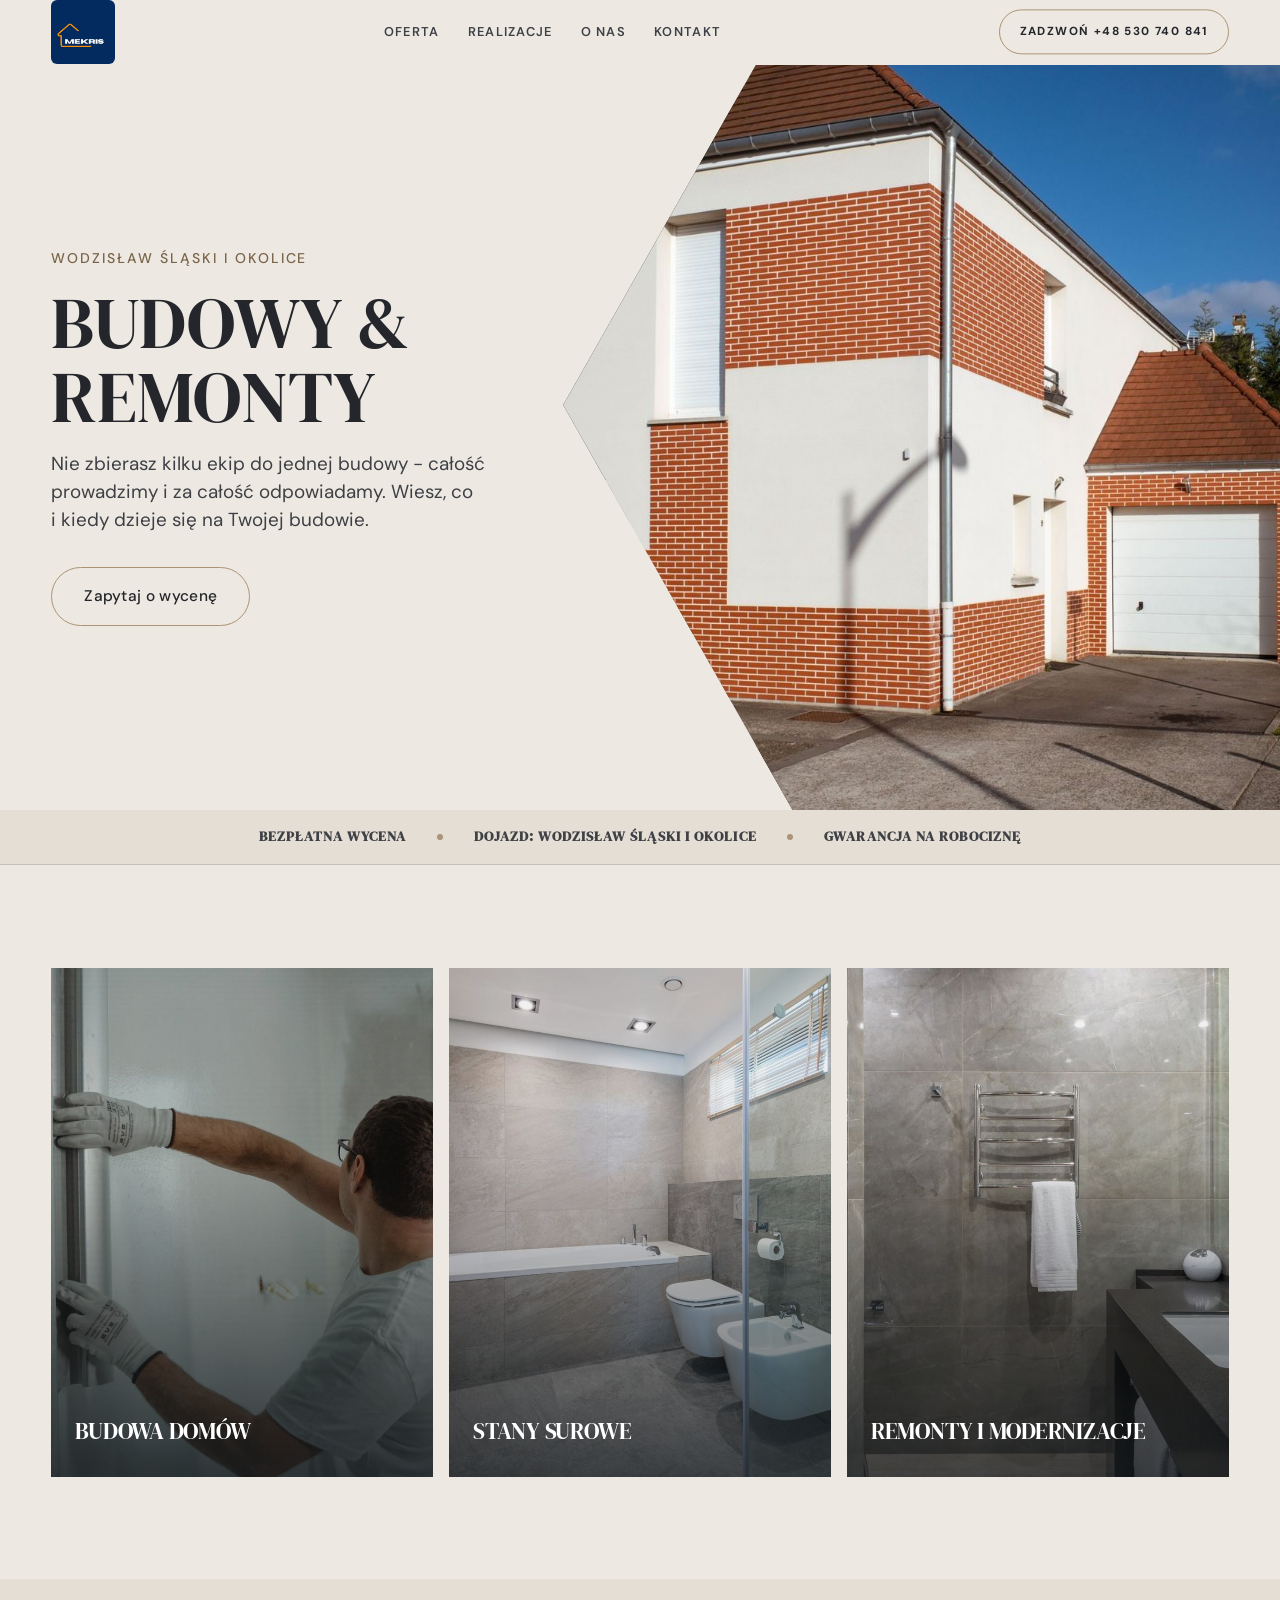
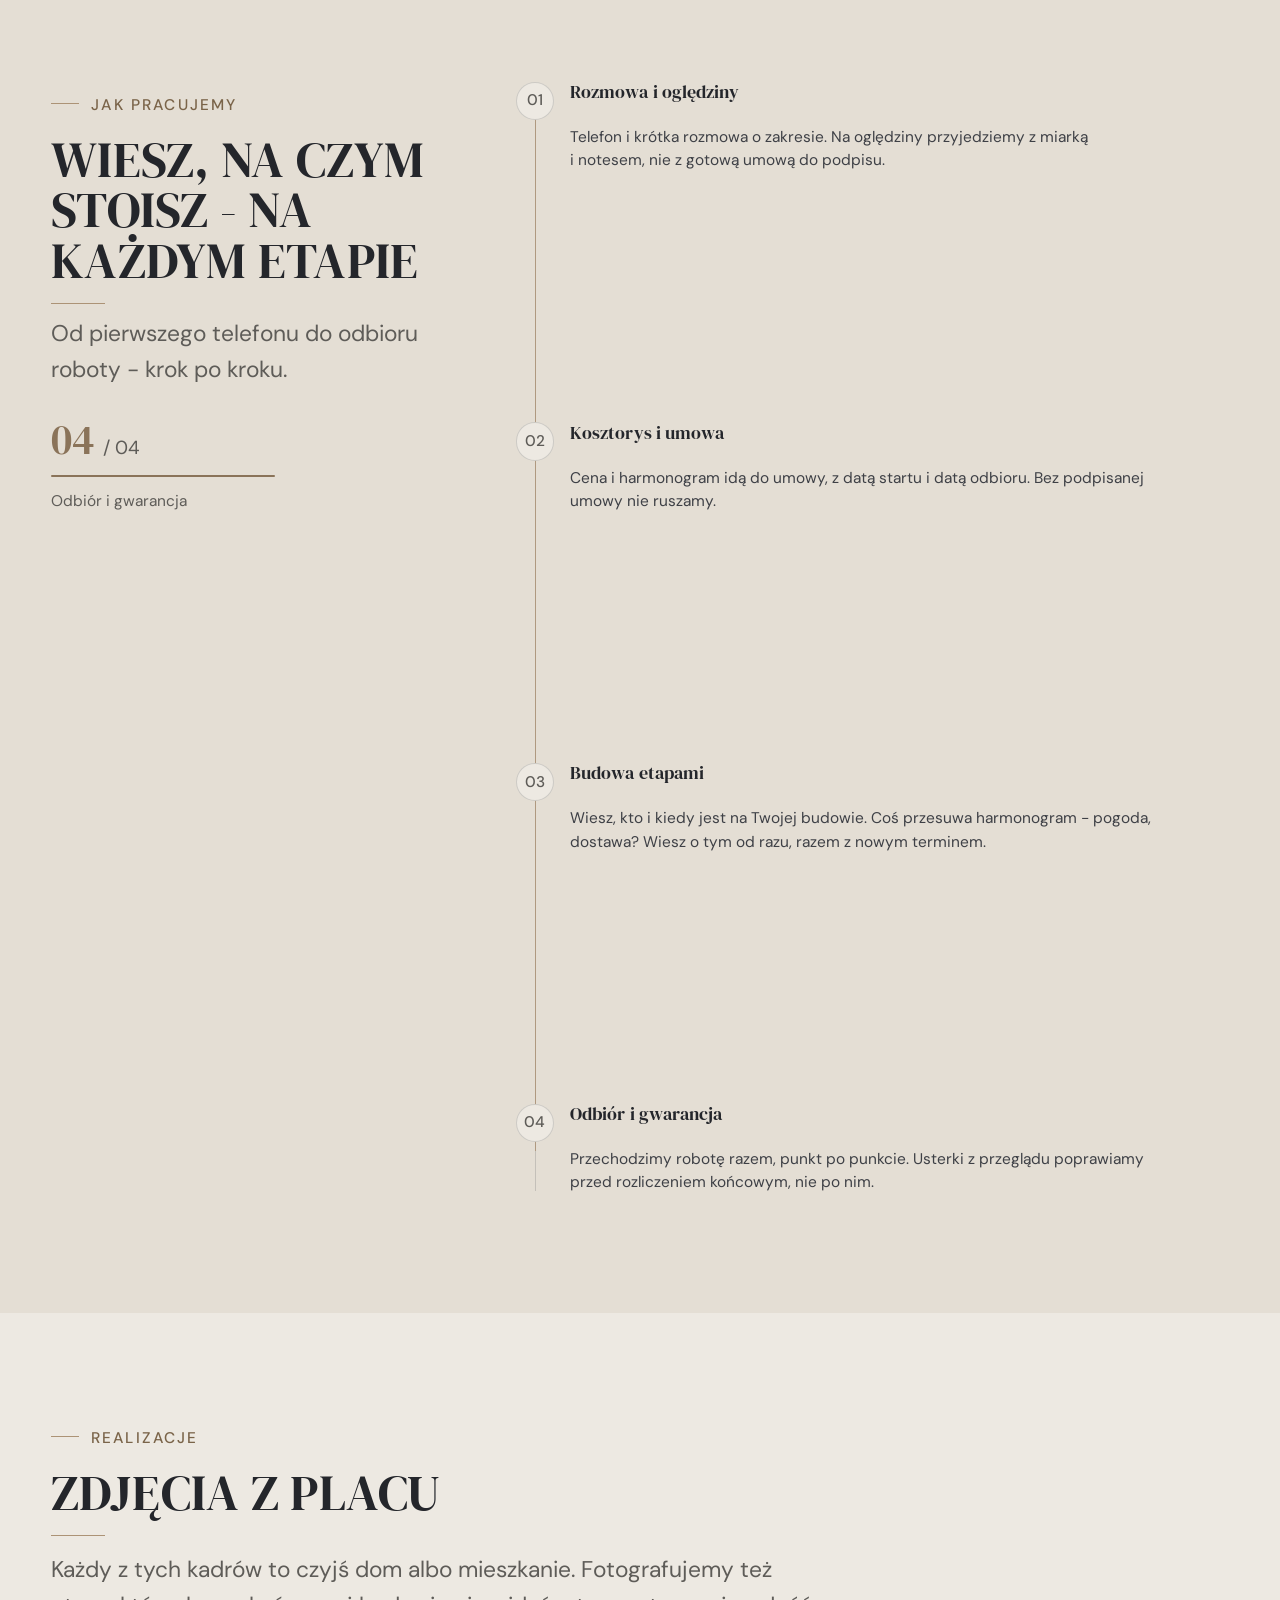
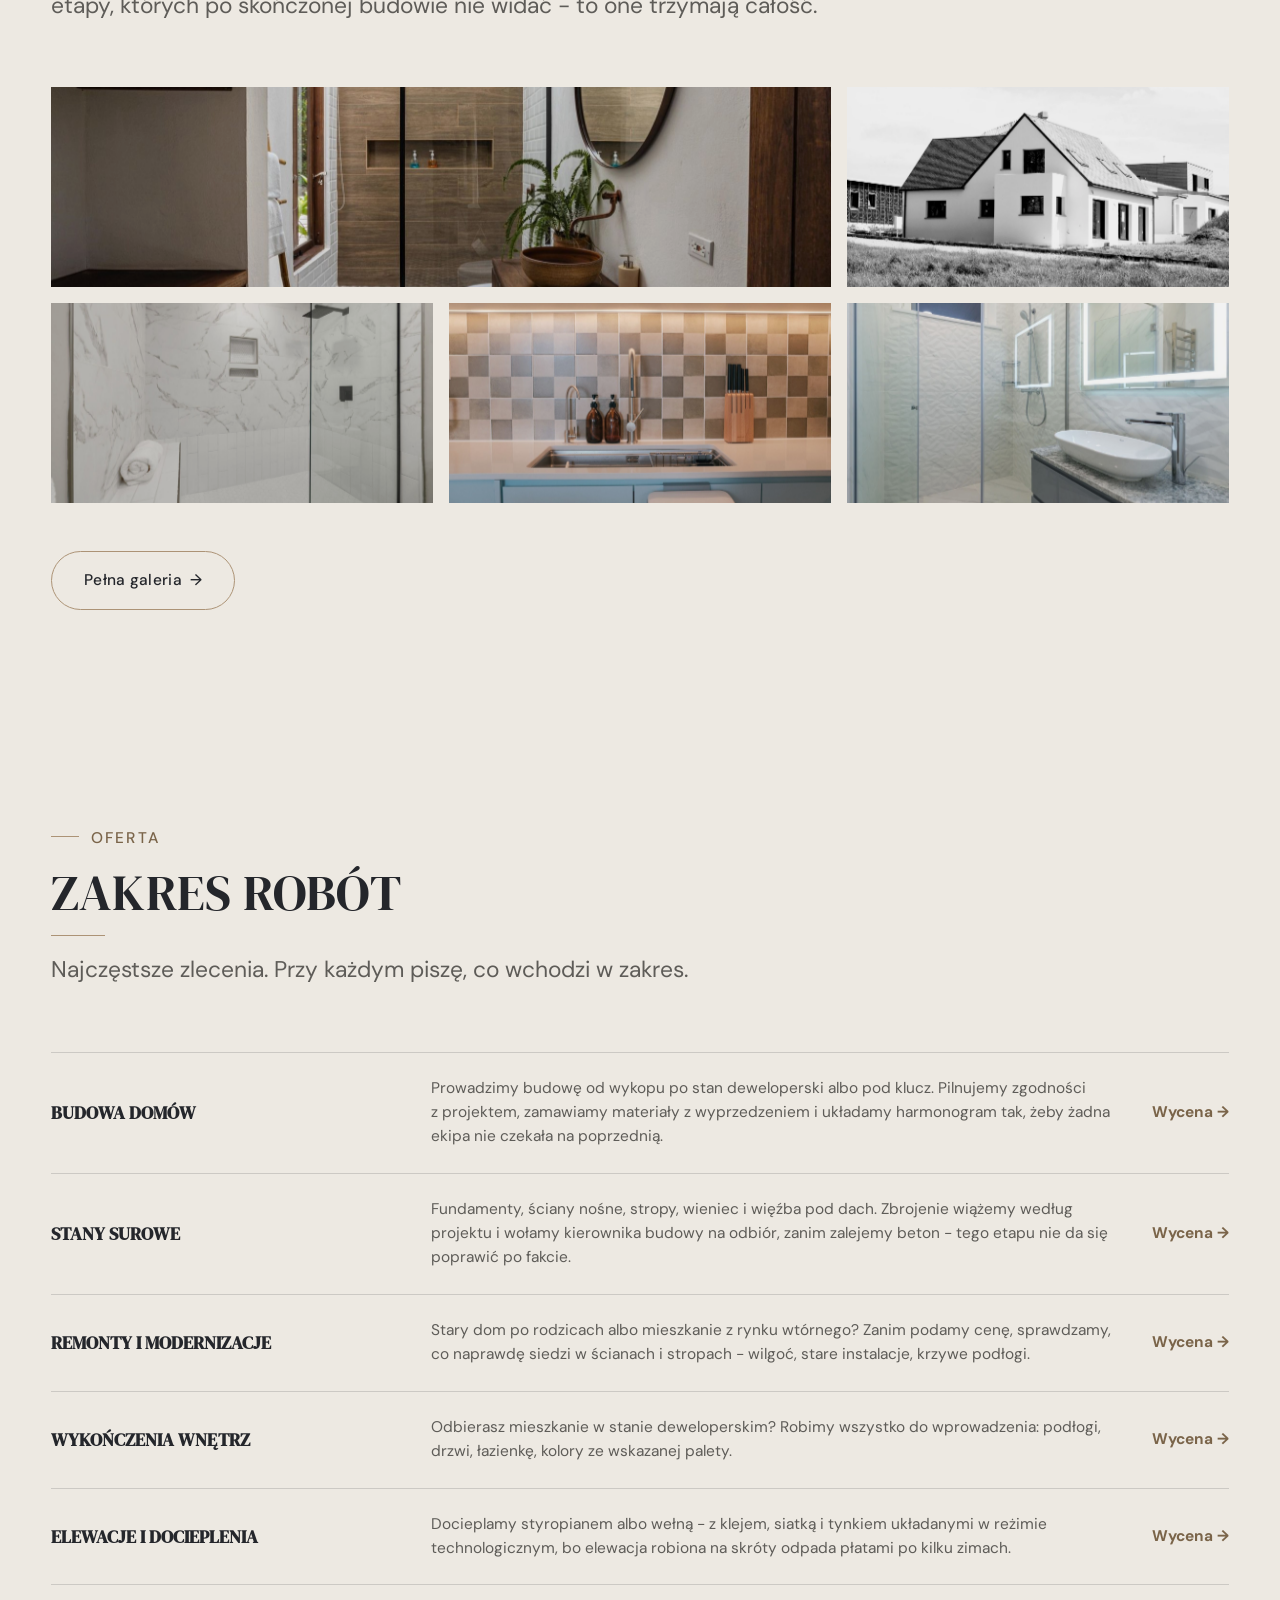
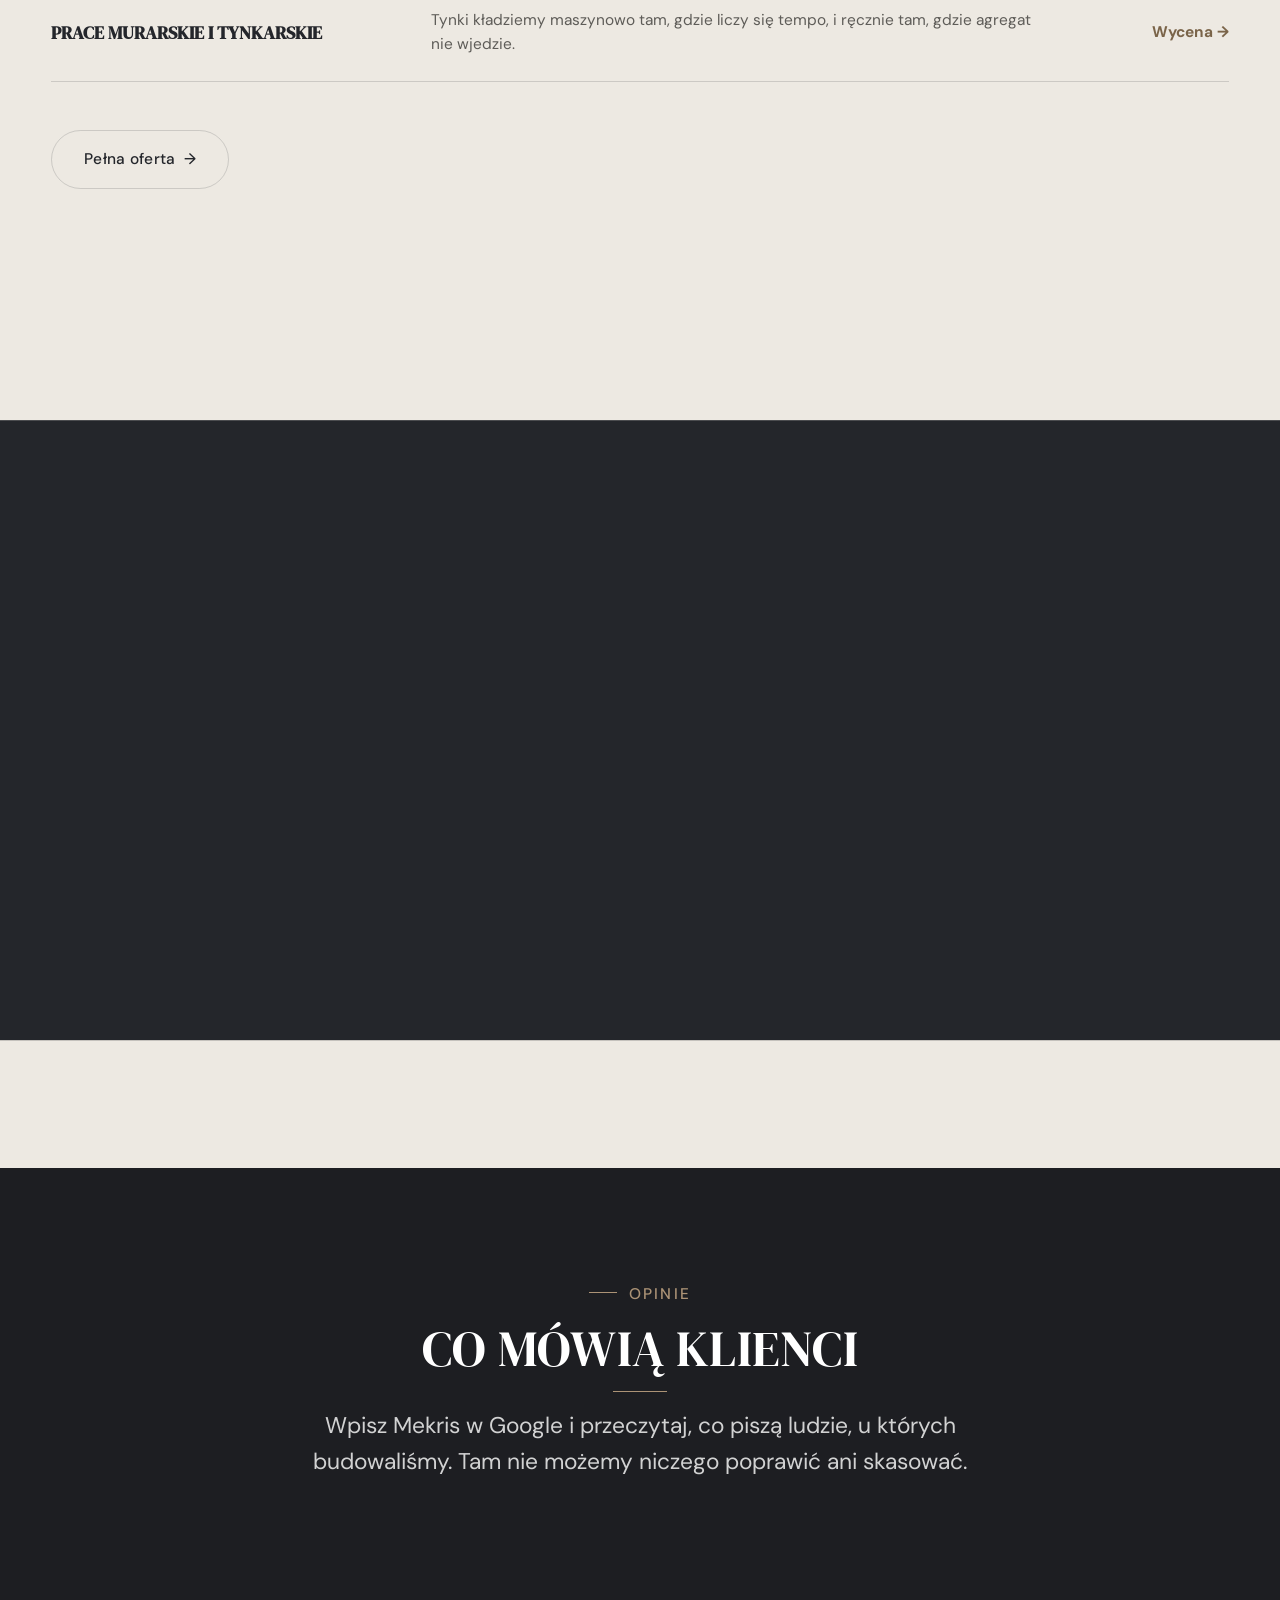
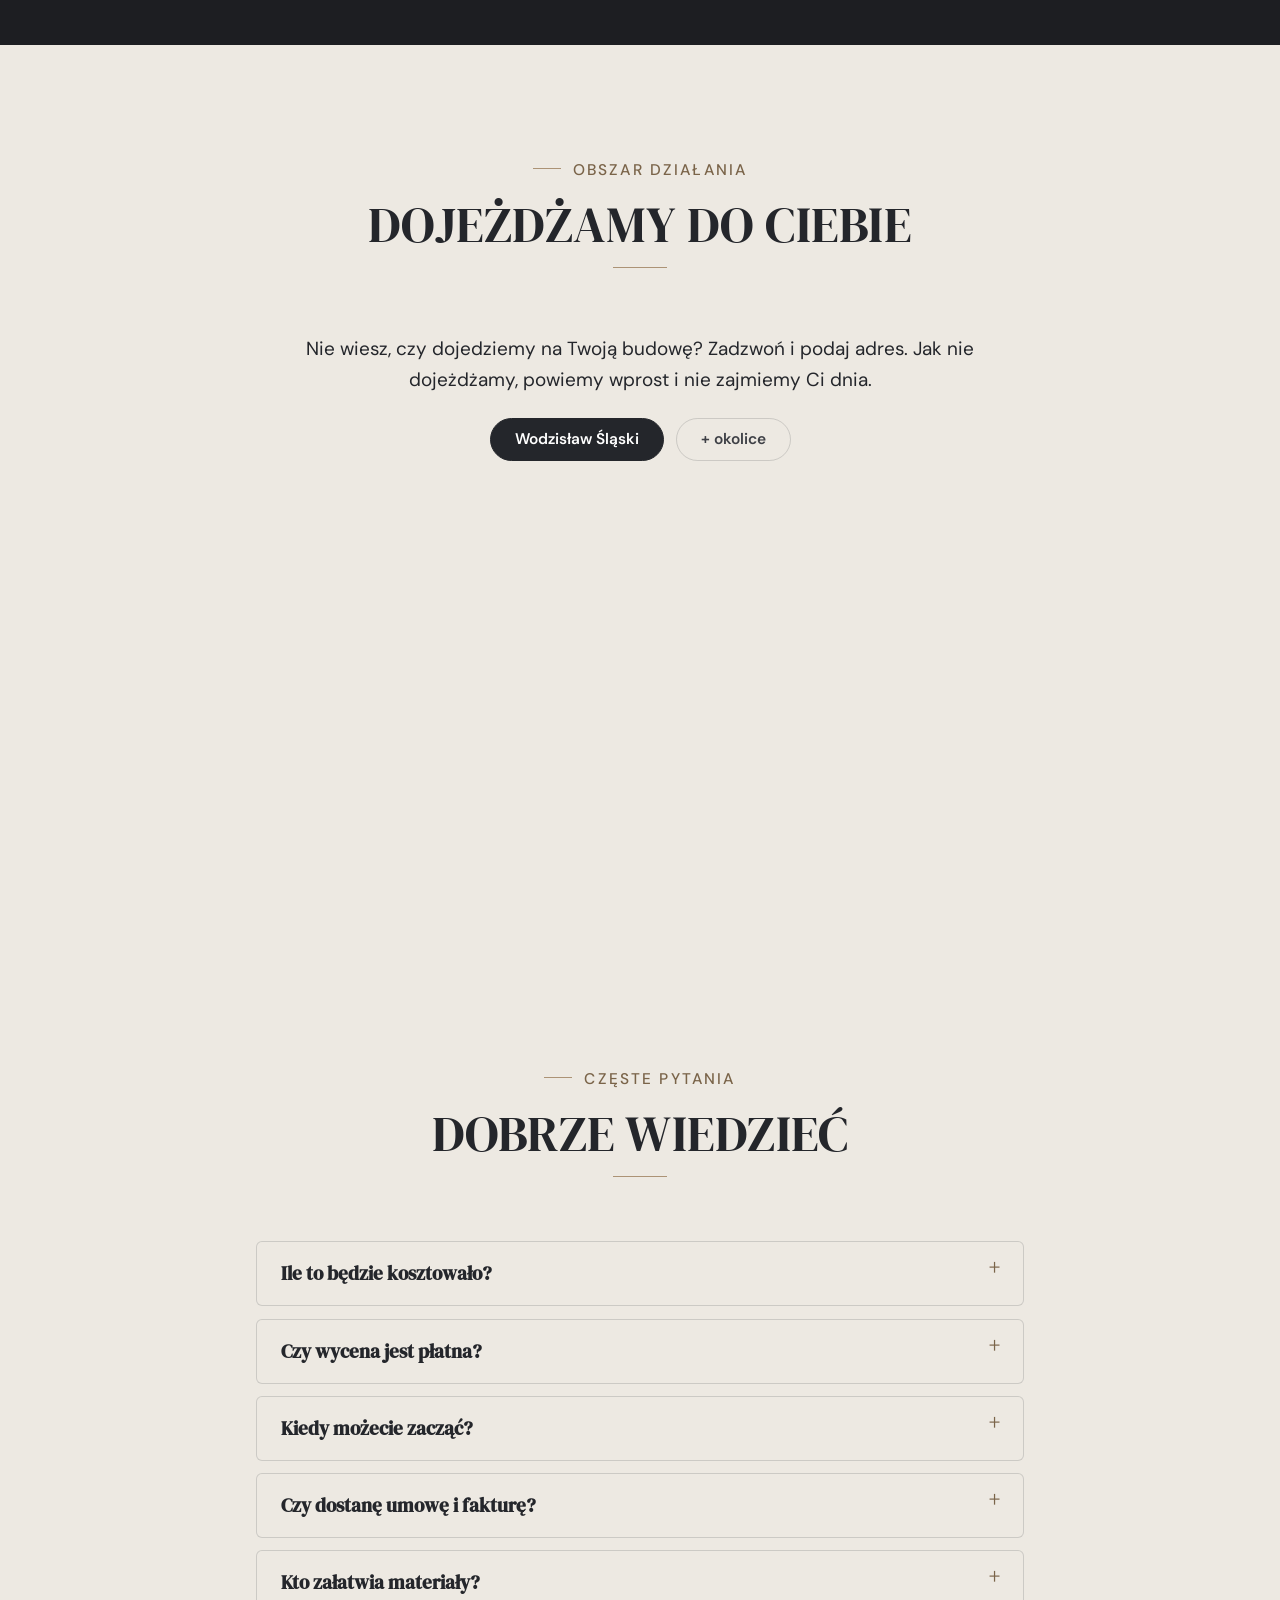
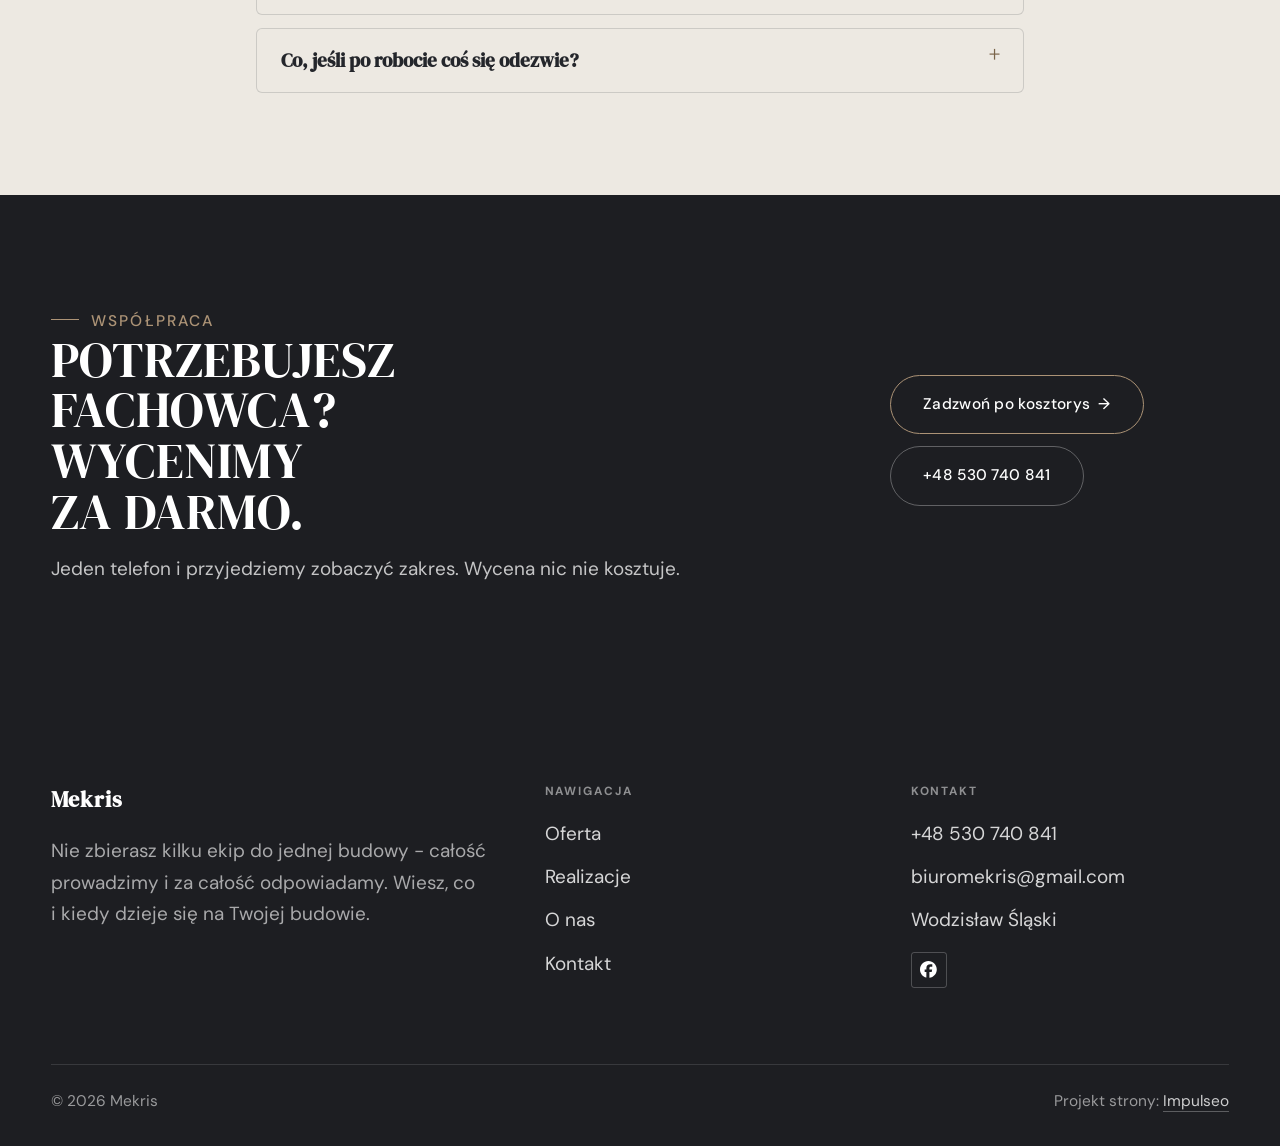
==== commit 48edddd1: "[claude-edit][cmt:4313d5d9-24d7-4df1-a60c-c9331909b130] skórka w stylu klindworthroofing.com: beż+gr" ====
--- a/index.html
+++ b/index.html
@@ -20,7 +20,7 @@
 <script type="application/ld+json">{"@context": "https://schema.org", "@type": "GeneralContractor", "name": "Mekris", "url": "https://impulseo-pl.github.io/mekris/", "telephone": "+48530740841", "image": "https://impulseo-pl.github.io/mekris/img/og.jpg", "areaServed": "Wodzisław Śląski", "sameAs": ["https://www.facebook.com/p/Mekris-Us%C5%82ugi-remontowo-budowlane-61572982446283/"]}</script>
 <link rel="preconnect" href="https://fonts.googleapis.com">
 <link rel="preconnect" href="https://fonts.gstatic.com" crossorigin>
-<link href="https://fonts.googleapis.com/css2?family=Space+Grotesk:wght@500;600;700&family=DM+Sans:opsz,wght@9..40,400;9..40,500;9..40,600&display=swap" rel="stylesheet">
+<link href="https://fonts.googleapis.com/css2?family=DM+Serif+Display&family=DM+Sans:opsz,wght@9..40,400;9..40,500;9..40,600&display=swap" rel="stylesheet">
 <link rel="stylesheet" href="assets/styles.css?v=fb69c578">
 </head>
 <body>
@@ -44,13 +44,12 @@
   <img class="hf-photo" src="img/hero.jpg" fetchpriority="high" data-rotate="img/g1.jpg|img/g2.jpg" alt="Mekris" width="1880" height="1253">
   <div class="hf-panel">
     <div class="hf-inner">
-      <span class="hf-kicker">Usługi budowlane</span>
-      <h1 class="hf-title">Stawiamy ściany, których nie trzeba poprawiać. <em></em></h1>
+      <span class="hf-kicker">Wodzisław Śląski i okolice</span>
+      <h1 class="hf-title">Budowy &amp; remonty</h1>
       <p class="hf-lead">Nie zbierasz kilku ekip do jednej budowy - całość prowadzimy i za całość odpowiadamy. Wiesz, co i kiedy dzieje się na Twojej budowie.</p>
       <a class="hf-phone" href="tel:+48530740841"><span class="hf-phone-lab">Zadzwoń teraz</span><span class="hf-phone-num"><svg class="ico-tel" width="16" height="16" viewBox="0 0 24 24" fill="none" aria-hidden="true"><path d="M6.6 10.8a15.5 15.5 0 0 0 6.6 6.6l2.2-2.2a1 1 0 0 1 1-.24 11.4 11.4 0 0 0 3.6.58 1 1 0 0 1 1 1V20a1 1 0 0 1-1 1A17 17 0 0 1 3 4a1 1 0 0 1 1-1h3.5a1 1 0 0 1 1 1c0 1.25.2 2.46.58 3.6a1 1 0 0 1-.25 1l-2.23 2.2Z" fill="currentColor"/></svg> +48 530 740 841</span></a>
       <div class="hf-actions">
-        <a href="kontakt.html" class="btn btn-accent">Zadzwoń po kosztorys <span class="arr">→</span></a>
-        <a href="tel:+48530740841" class="btn btn-ghost hf-ghost">Zadzwoń +48 530 740 841</a>
+        <a href="kontakt.html" class="btn btn-ghost hf-ghost">Zapytaj o wycenę</a>
       </div>
     </div>
   </div>
--- a/assets/styles.css
+++ b/assets/styles.css
@@ -1847,3 +1847,66 @@
 
 /* === szary tekst dociągnięty do czytelności (WCAG 4.5 na wszystkich tłach) === */
 :root{--muted:#62676F;}
+
+/* === SKÓRKA „KLINDWORTH" (prośba Szymona 14.10.2026: wygląd jak klindworthroofing.com) ===
+   Ciepły beż + grafit + piaskowy akcent, szeryfowe nagłówki wersalikami, przyciski-pigułki z obrysem,
+   hero dzielone: tekst na beżu, zdjęcie w kadrze-strzałce po prawej, ciemne sekcje CTA/stopka. */
+:root{--accent:#AC9376;--accent-d:#8A7359;--accent-soft:rgba(172,147,118,.14);--paper:#EDE9E2;--paper-2:#E4DED4;--paper-3:#D9D1C4;
+  --ink:#24262B;--ink-soft:#3E4046;--muted:#5E5C58;--line:rgba(36,38,43,.16);--dark:#1D1E22;
+  --font-display:'DM Serif Display',Georgia,serif;--accent-text:#7A6449}
+body{background:var(--paper)}
+h1,h2,h3,.hf-title{font-family:var(--font-display);font-weight:400;text-transform:uppercase;letter-spacing:.005em;line-height:1.02}
+h3{text-transform:none}
+.eyebrow,.hf-kicker{font-family:var(--font-body);font-weight:500;letter-spacing:.14em;text-transform:uppercase;color:var(--accent-text)}
+.btn{border-radius:999px;font-weight:500;box-shadow:none}
+.btn-accent,.nav .nav-links a.btn-accent{background:transparent;color:var(--ink);border:1px solid var(--accent)}
+.btn-accent:hover,.nav .nav-links a.btn-accent:hover{background:var(--ink);border-color:var(--ink);color:#fff;box-shadow:none}
+.nav{background:var(--paper)}
+.nav.is-stuck{background:rgba(237,233,226,.96)}
+.brand-logo{border-radius:6px}
+/* hero dzielone */
+.hero-fach{background:var(--paper);min-height:clamp(560px,90svh,880px)}
+.hero-fach::after{display:none}
+.hf-photo{left:auto;right:0;width:56%;clip-path:polygon(32% 0,100% 0,100% 100%,32% 100%,0 50%);background:var(--paper-2)}
+.hf-kicker,.hf-title,.hf-lead,.hf-phone,.hf-trust{text-shadow:none}
+.hf-panel{color:var(--ink)}
+.hf-inner{max-width:30rem}
+.hf-kicker{color:var(--accent-text)}
+.hf-kicker::before{display:none}
+.hf-title{color:var(--ink);font-size:clamp(2.6rem,1.8rem + 3.4vw,4.6rem)}
+.hf-lead{color:var(--ink-soft)}
+.hf-phone{display:none}
+.hf-actions{margin-top:var(--space-6)}
+.hf-ghost{color:var(--ink);border-color:var(--accent)}
+.hf-ghost:hover{background:var(--ink);color:#fff;border-color:var(--ink)}
+@media(max-width:820px){
+  .hero-fach{flex-direction:column;align-items:stretch;min-height:0}
+  .hf-photo{position:relative;width:100%;height:52svh;clip-path:polygon(0 0,100% 0,100% 82%,50% 100%,0 82%);order:-1}
+  .hf-panel{padding:var(--space-6) 0 var(--space-7)}
+}
+/* sekcje */
+.fach-promise{background:var(--paper-2)}
+.gateway{border-radius:0}
+.gateway .g-ttl{font-family:var(--font-display);text-transform:uppercase}
+.tile,.tile img{border-radius:0}
+.fu-name{font-family:var(--font-display);text-transform:uppercase}
+.opinie,.cta,footer{background:var(--dark);color:#fff}
+.opinie h2,.opinie .head p{color:#fff}
+.opinie .head p{opacity:.8}
+.cta::before{display:none}
+.cta .btn-light{background:transparent;color:#fff;border:1px solid var(--accent)}
+.cta .btn-light:hover{background:var(--accent);color:var(--dark)}
+.cta .eyebrow,.opinie .eyebrow{color:var(--accent)}
+/* nav na beżowym hero strony głównej: ciemne napisy od razu (podstrony z ciemnym nagłówkiem bez zmian) */
+body:has(.hero-fach) .nav:not(.nav-solid)::after{display:none}
+body:has(.hero-fach) .nav:not(.nav-solid) .nav-links a:not(.btn-accent){color:var(--ink-soft)}
+body:has(.hero-fach) .nav:not(.nav-solid) .nav-links a:not(.btn-accent)::after{background:var(--accent-d)}
+body:has(.hero-fach) .nav:not(.nav-solid) .nav-toggle span{background:var(--ink)}
+@media(min-width:681px){
+  body:has(.hero-fach) .nav:not(.nav-solid) .nav-links a.btn-accent{color:var(--ink);border-color:var(--accent)}
+  body:has(.hero-fach) .nav:not(.nav-solid) .nav-links a.btn-accent:hover{background:var(--ink);border-color:var(--ink);color:#fff}
+}
+.nav .nav-links a.btn-accent{border-radius:999px}
+.nav.nav-solid .nav-links a.btn-accent{background:transparent;color:var(--ink);border-color:var(--accent)}
+.nav.nav-solid .nav-links a.btn-accent:hover{background:var(--ink);color:#fff;border-color:var(--ink);filter:none}
+@media(max-width:820px){ .hero-fach .hf-photo{margin-top:0} }
